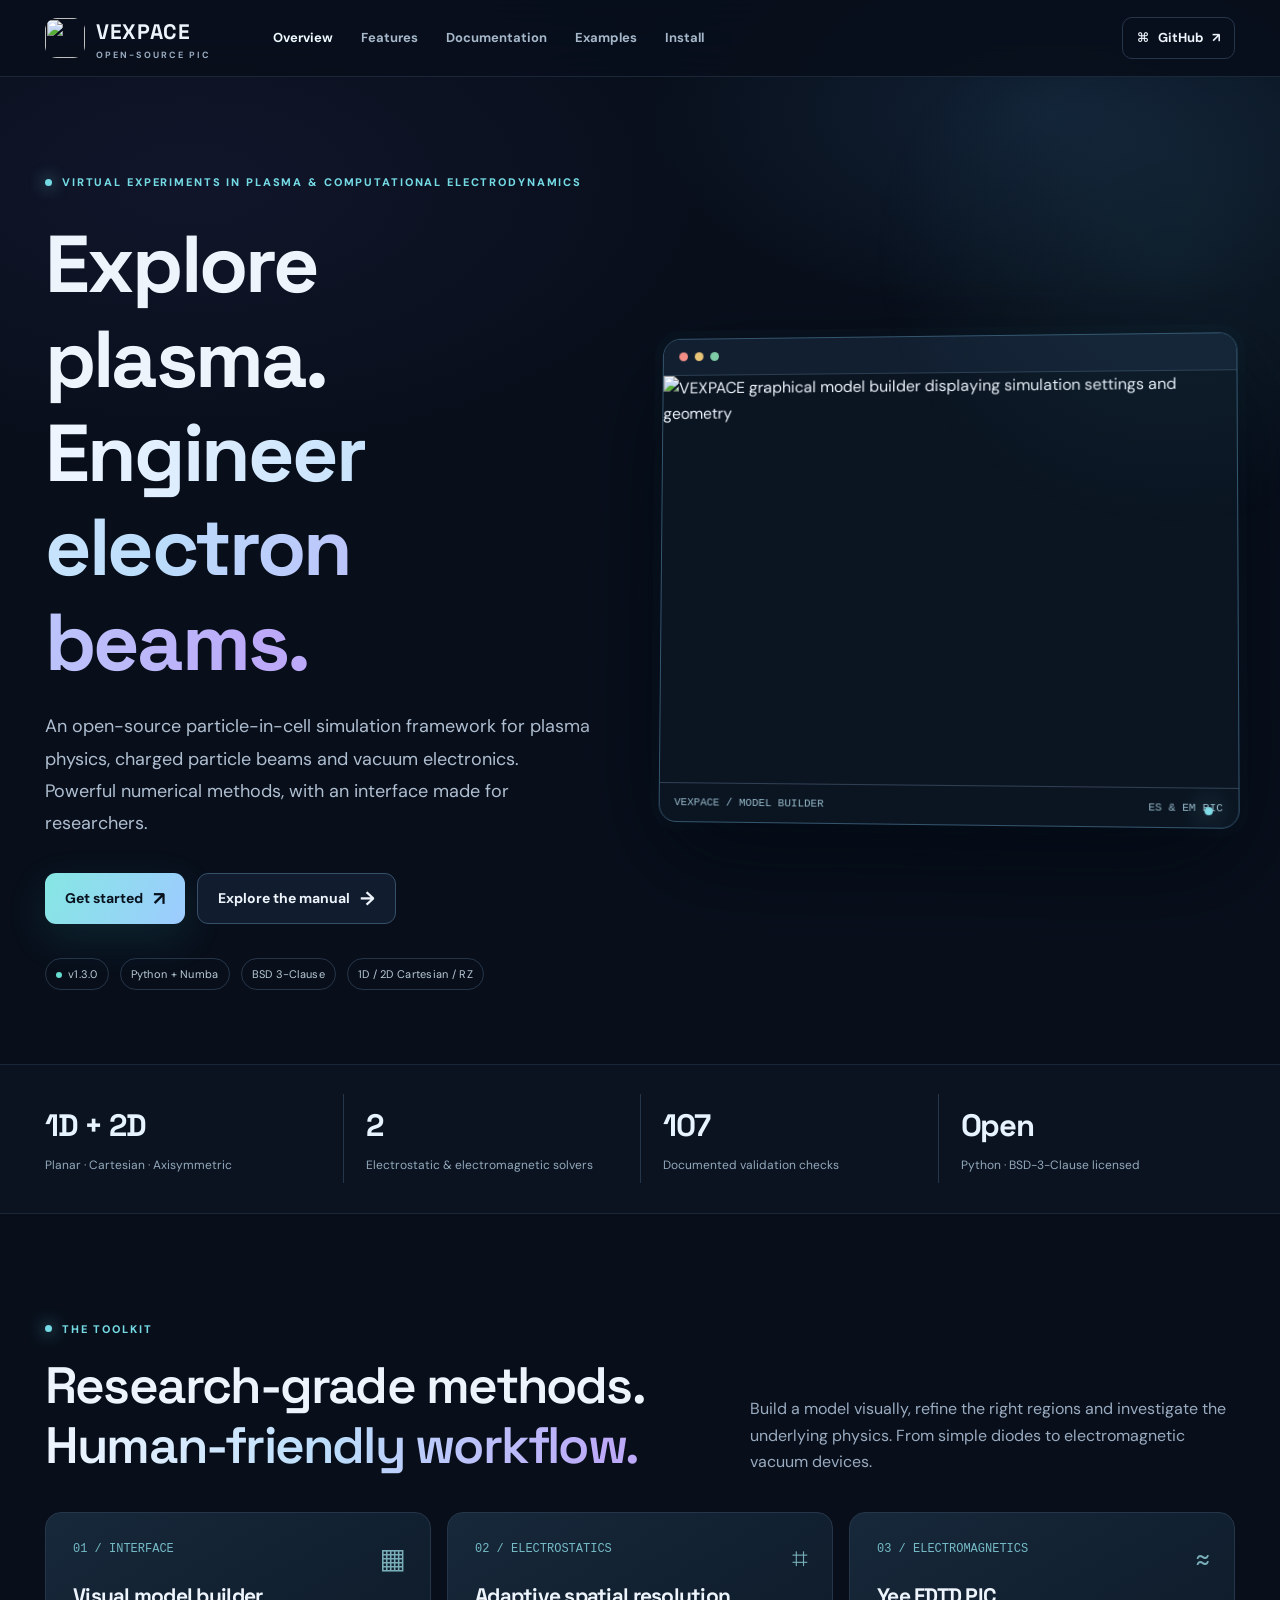
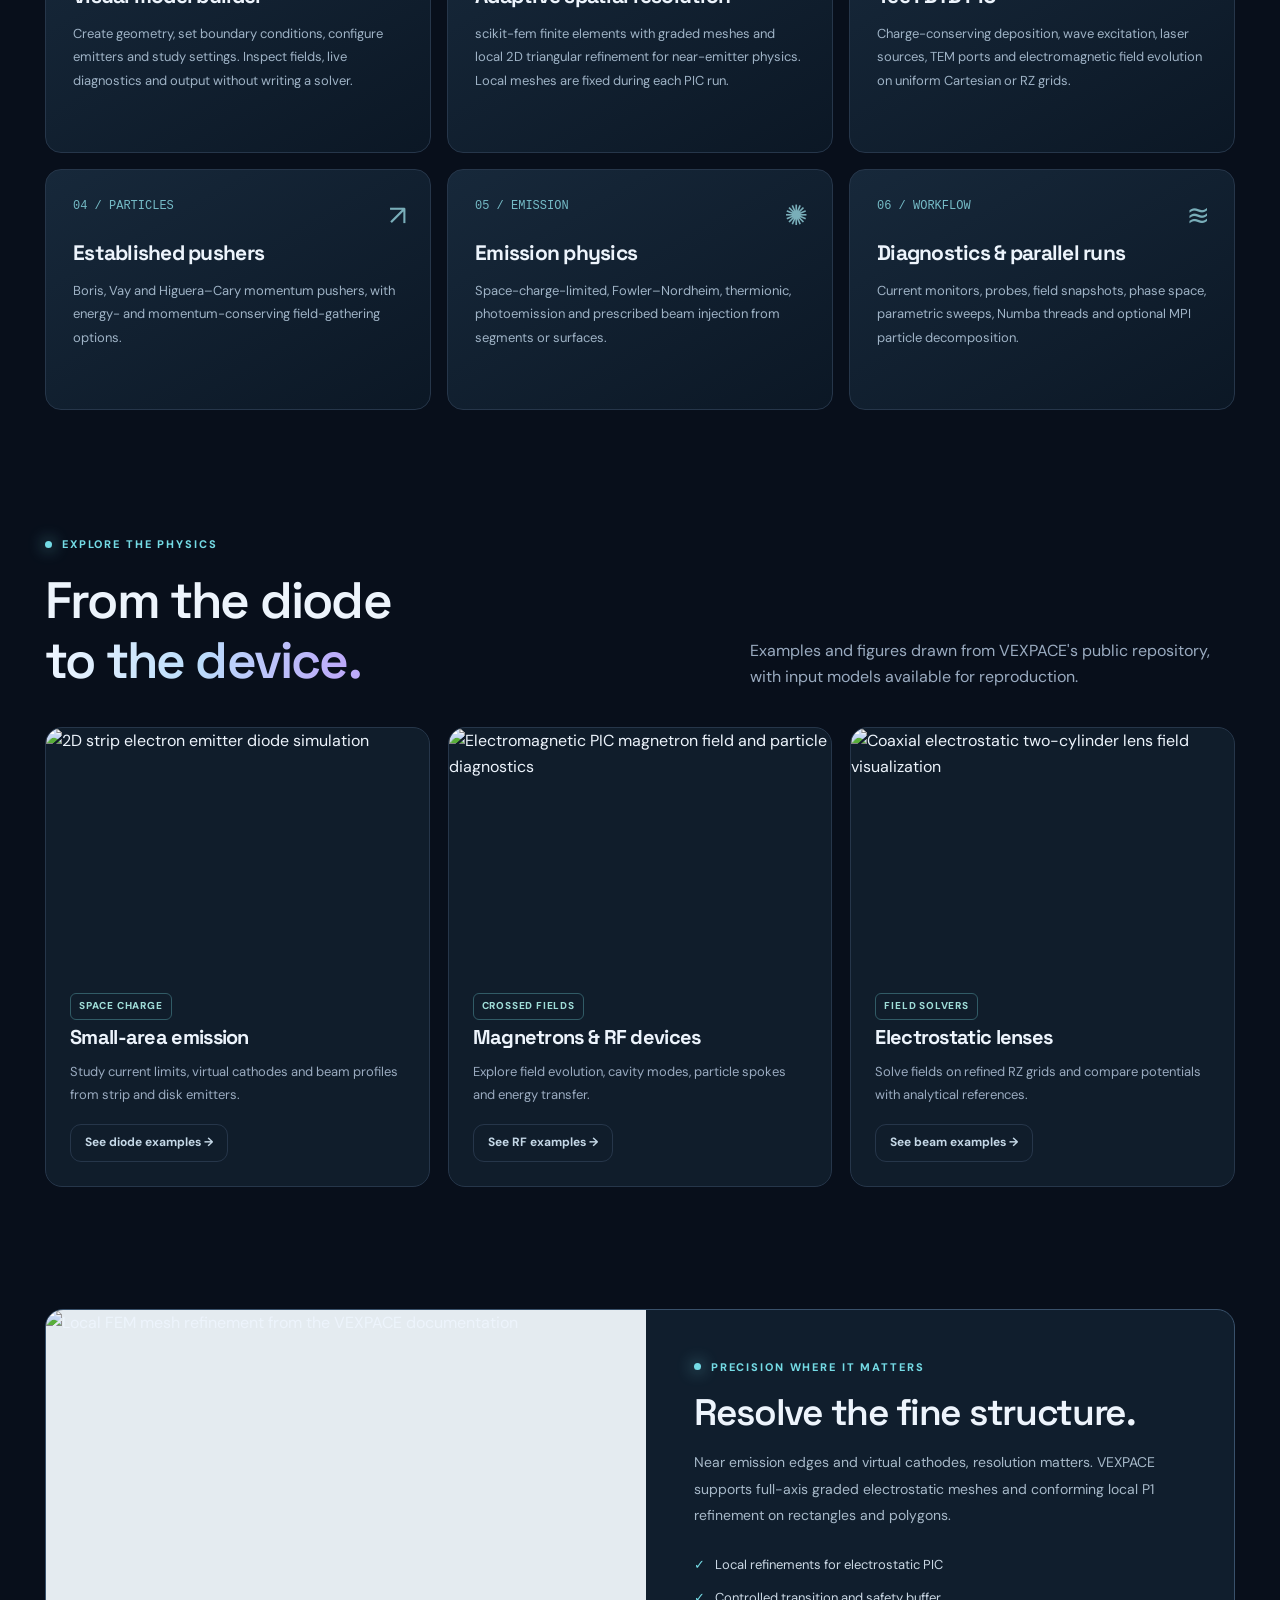
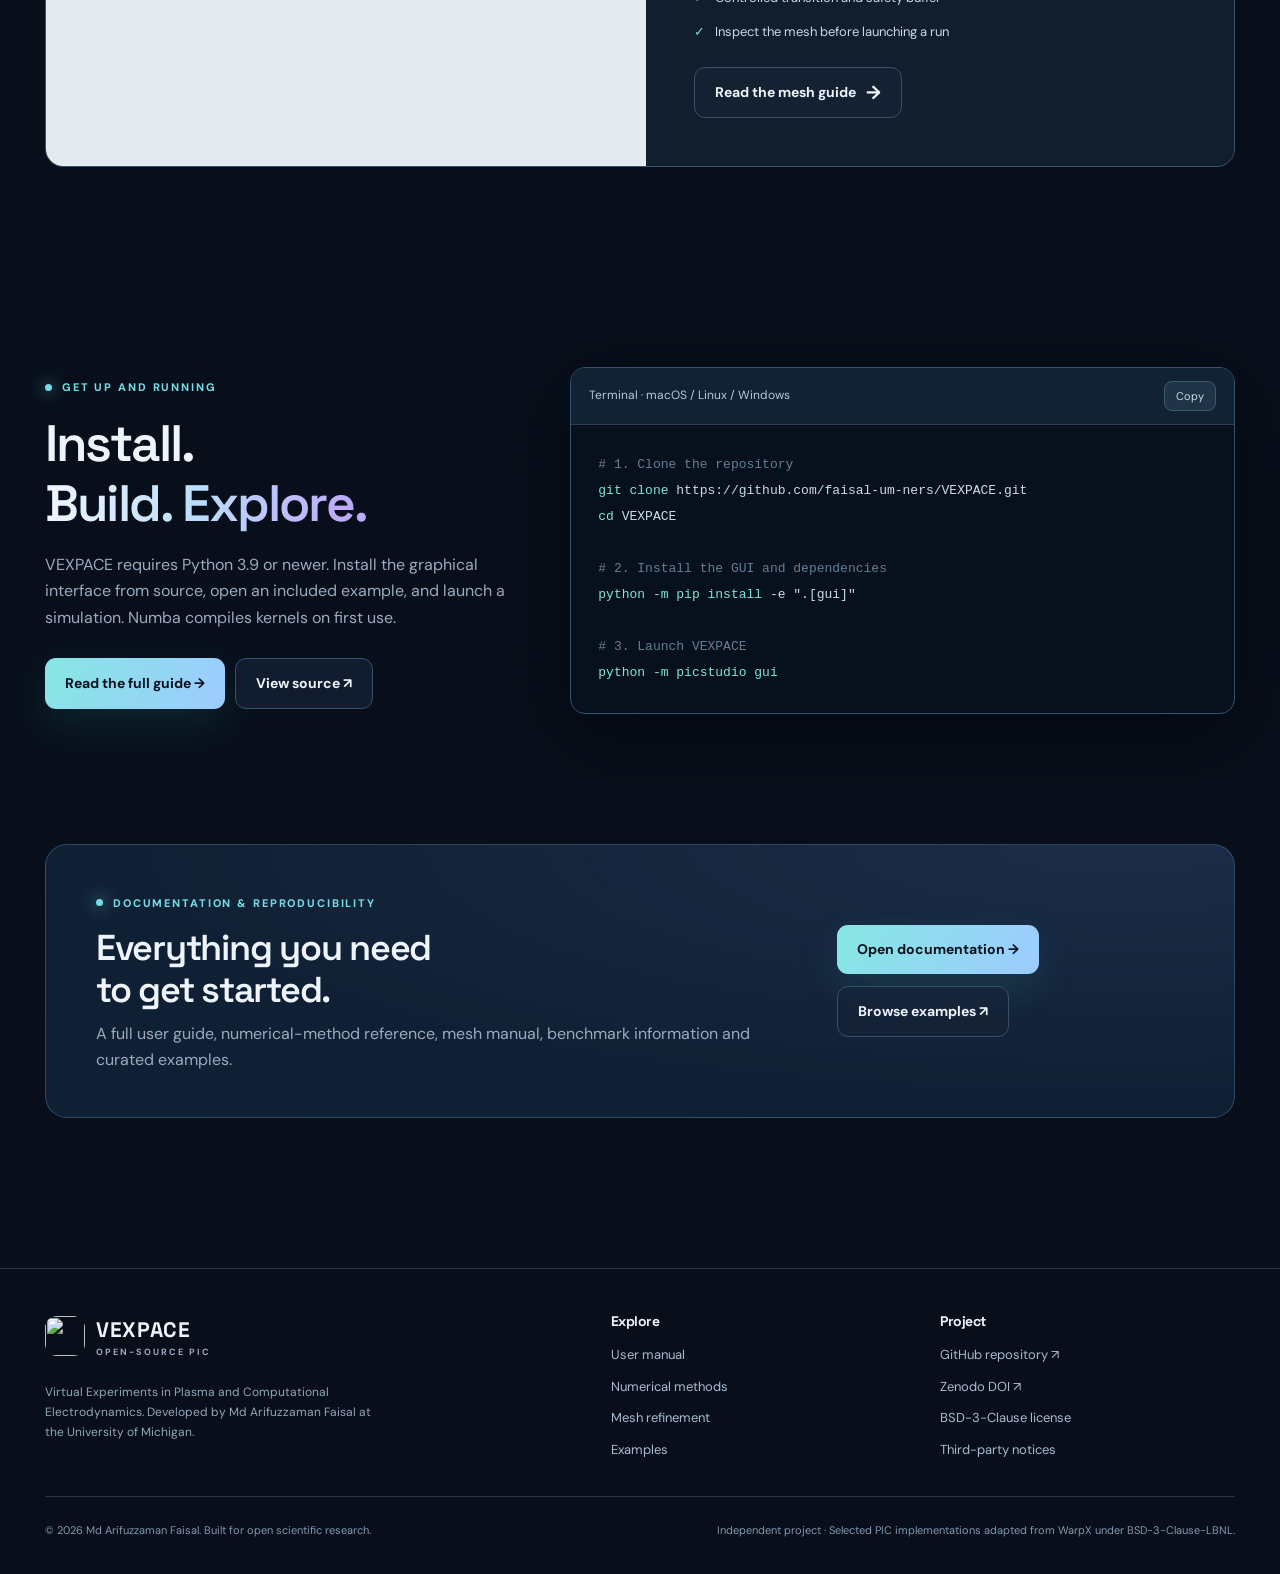
==== docs/index.html @ 69dd7a2b "docs(site): plasma-focused headline and linked pulse/velocity guide" ====
<!doctype html>
<html lang="en"><head>
<meta charset="utf-8"><meta name="viewport" content="width=device-width,initial-scale=1">
<meta name="theme-color" content="#080f1b"><meta name="description" content="VEXPACE is an open-source 1D/2D particle-in-cell simulation framework for plasma physics and vacuum electronics, with a GUI, scikit-fem electrostatics and Yee electromagnetic PIC.">
<meta property="og:title" content="VEXPACE — Particle-in-Cell Simulation, Reimagined"><meta property="og:description" content="Open-source GUI-based particle-in-cell simulation for plasma and vacuum electronics. Explore examples, documentation, and installation."><meta property="og:type" content="website"><meta property="og:image" content="https://faisal-um-ners.github.io/VEXPACE/images/gui_model_builder.png">
<title>VEXPACE — Open-Source Particle-in-Cell Simulation</title>
<link rel="icon" href="images/vexpace_icon.png"><link rel="stylesheet" href="site/site.css">
</head><body>
<header class="navbar"><div class="container nav-inner">
<a class="brand" href="./" aria-label="VEXPACE Home"><img class="brand-mark" src="images/vexpace_icon.png" alt=""><span><span class="brand-word">VEXPACE</span><span class="brand-sub">OPEN-SOURCE PIC</span></span></a>
<nav class="nav-links" id="main-nav" aria-label="Main navigation"><a href="./" aria-current="page">Overview</a><a href="#features">Features</a><a href="manual.html">Documentation</a><a href="examples.html">Examples</a><a href="#install">Install</a></nav>
<div class="nav-actions"><a class="nav-github" href="https://github.com/faisal-um-ners/VEXPACE" target="_blank" rel="noopener">⌘ &nbsp; GitHub <span aria-hidden="true">↗</span></a><button class="mobile-toggle" aria-label="Toggle navigation" aria-expanded="false" aria-controls="main-nav">☰</button></div>
</div></header>
<main>
<section class="hero"><div class="container hero-grid">
<div class="hero-copy"><span class="eyebrow">Virtual Experiments in Plasma &amp; Computational Electrodynamics</span>
<h1>Explore plasma.<br><span class="gradient-text">Engineer electron beams.</span></h1>
<p class="hero-lede">An open-source particle-in-cell simulation framework for plasma physics, charged particle beams and vacuum electronics. Powerful numerical methods, with an interface made for researchers.</p>
<div class="hero-cta"><a class="button primary" href="#install">Get started <span class="arrow">↗</span></a><a class="button secondary" href="manual.html">Explore the manual <span class="arrow">→</span></a></div>
<div class="hero-meta"><span class="micro-pill"><i></i>v1.3.0</span><span class="micro-pill">Python + Numba</span><span class="micro-pill">BSD 3-Clause</span><span class="micro-pill">1D / 2D Cartesian / RZ</span></div>
</div>
<div class="hero-visual"><div class="app-frame"><div class="window-controls" aria-hidden="true"><b></b><b></b><b></b></div><img src="images/gui_model_builder.png" alt="VEXPACE graphical model builder displaying simulation settings and geometry"><div class="app-caption"><span>VEXPACE / MODEL BUILDER</span><span>ES &amp; EM PIC</span></div><div class="orbit-dot"></div></div></div>
</div></section>
<div class="stats-strip"><div class="container stats-grid"><div class="stat"><strong>1D + 2D</strong><span>Planar · Cartesian · Axisymmetric</span></div><div class="stat"><strong>2</strong><span>Electrostatic &amp; electromagnetic solvers</span></div><div class="stat"><strong>107</strong><span>Documented validation checks</span></div><div class="stat"><strong>Open</strong><span>Python · BSD-3-Clause licensed</span></div></div></div>
<section class="section" id="features"><div class="container"><div class="section-header"><div><span class="eyebrow">The toolkit</span><h2 style="margin-top:15px">Research-grade methods.<br><span class="gradient-text">Human-friendly workflow.</span></h2></div><p>Build a model visually, refine the right regions and investigate the underlying physics. From simple diodes to electromagnetic vacuum devices.</p></div>
<div class="feature-grid">
<article class="feature-card"><span class="card-symbol">▦</span><div class="card-index">01 / INTERFACE</div><h3>Visual model builder</h3><p>Create geometry, set boundary conditions, configure emitters and study settings. Inspect fields, live diagnostics and output without writing a solver.</p></article>
<article class="feature-card"><span class="card-symbol">⌗</span><div class="card-index">02 / ELECTROSTATICS</div><h3>Adaptive spatial resolution</h3><p>scikit-fem finite elements with graded meshes and local 2D triangular refinement for near-emitter physics. Local meshes are fixed during each PIC run.</p></article>
<article class="feature-card"><span class="card-symbol">≈</span><div class="card-index">03 / ELECTROMAGNETICS</div><h3>Yee FDTD PIC</h3><p>Charge-conserving deposition, wave excitation, laser sources, TEM ports and electromagnetic field evolution on uniform Cartesian or RZ grids.</p></article>
<article class="feature-card"><span class="card-symbol">↗</span><div class="card-index">04 / PARTICLES</div><h3>Established pushers</h3><p>Boris, Vay and Higuera–Cary momentum pushers, with energy- and momentum-conserving field-gathering options.</p></article>
<article class="feature-card"><span class="card-symbol">✺</span><div class="card-index">05 / EMISSION</div><h3>Emission physics</h3><p>Space-charge-limited, Fowler–Nordheim, thermionic, photoemission and prescribed beam injection from segments or surfaces.</p></article>
<article class="feature-card"><span class="card-symbol">≋</span><div class="card-index">06 / WORKFLOW</div><h3>Diagnostics &amp; parallel runs</h3><p>Current monitors, probes, field snapshots, phase space, parametric sweeps, Numba threads and optional MPI particle decomposition.</p></article>
</div></div></section>
<section class="section" id="applications" style="padding-top:20px"><div class="container"><div class="section-header"><div><span class="eyebrow">Explore the physics</span><h2 style="margin-top:15px">From the diode<br><span class="gradient-text">to the device.</span></h2></div><p>Examples and figures drawn from VEXPACE's public repository, with input models available for reproduction.</p></div>
<div class="use-case-grid">
<article class="use-card"><img loading="lazy" src="images/gui_diode_strip_zy.png" alt="2D strip electron emitter diode simulation"><div class="use-card-body"><span class="tag">SPACE CHARGE</span><h3>Small-area emission</h3><p>Study current limits, virtual cathodes and beam profiles from strip and disk emitters.</p><a class="button ghost small" style="margin-top:17px" href="examples.html#diodes">See diode examples →</a></div></article>
<article class="use-card"><img loading="lazy" src="images/gui_live_monitor.png" alt="Electromagnetic PIC magnetron field and particle diagnostics"><div class="use-card-body"><span class="tag">CROSSED FIELDS</span><h3>Magnetrons &amp; RF devices</h3><p>Explore field evolution, cavity modes, particle spokes and energy transfer.</p><a class="button ghost small" style="margin-top:17px" href="examples.html#rf">See RF examples →</a></div></article>
<article class="use-card"><img loading="lazy" src="images/gui_lens_live.png" alt="Coaxial electrostatic two-cylinder lens field visualization"><div class="use-card-body"><span class="tag">FIELD SOLVERS</span><h3>Electrostatic lenses</h3><p>Solve fields on refined RZ grids and compare potentials with analytical references.</p><a class="button ghost small" style="margin-top:17px" href="examples.html#beams">See beam examples →</a></div></article>
</div></div></section>
<section class="section" style="padding-top:22px"><div class="container"><div class="mesh-panel"><img loading="lazy" class="mesh-image" src="images/mesh_refinement.png" alt="Local FEM mesh refinement from the VEXPACE documentation"><div class="mesh-copy"><span class="eyebrow">Precision where it matters</span><h2>Resolve the fine structure.</h2><p>Near emission edges and virtual cathodes, resolution matters. VEXPACE supports full-axis graded electrostatic meshes and conforming local P1 refinement on rectangles and polygons.</p><ul class="key-points"><li>Local refinements for electrostatic PIC</li><li>Controlled transition and safety buffer</li><li>Inspect the mesh before launching a run</li></ul><div style="margin-top:25px"><a class="button secondary" href="manual.html?doc=mesh">Read the mesh guide <span class="arrow">→</span></a></div></div></div></div></section>
<section class="section" id="install"><div class="container code-area"><div class="install-copy"><span class="eyebrow">Get up and running</span><h2 style="margin-top:15px">Install.<br><span class="gradient-text">Build. Explore.</span></h2><p>VEXPACE requires Python 3.9 or newer. Install the graphical interface from source, open an included example, and launch a simulation. Numba compiles kernels on first use.</p><div class="two-buttons"><a class="button primary" href="manual.html?doc=guide">Read the full guide →</a><a class="button secondary" href="https://github.com/faisal-um-ners/VEXPACE">View source ↗</a></div></div>
<div class="terminal"><div class="terminal-bar"><span>Terminal · macOS / Linux / Windows</span><button class="copy-btn" data-copy-target="install-code" aria-label="Copy installation commands">Copy</button></div>
<pre id="install-code"><code><span class="comment"># 1. Clone the repository</span>
<span class="cmd">git clone</span> https://github.com/faisal-um-ners/VEXPACE.git
<span class="cmd">cd</span> VEXPACE

<span class="comment"># 2. Install the GUI and dependencies</span>
<span class="cmd">python -m pip install</span> -e ".[gui]"

<span class="comment"># 3. Launch VEXPACE</span>
<span class="cmd">python -m picstudio gui</span></code></pre></div></div></section>
<section class="section" style="padding-top:30px"><div class="container"><div class="cta-band"><div><span class="eyebrow">Documentation &amp; reproducibility</span><h2 style="margin-top:12px">Everything you need<br>to get started.</h2><p>A full user guide, numerical-method reference, mesh manual, benchmark information and curated examples.</p></div><div class="hero-cta"><a class="button primary" href="manual.html">Open documentation →</a><a class="button secondary" href="examples.html">Browse examples ↗</a></div></div></div></section>
</main>
<footer class="footer"><div class="container"><div class="footer-grid"><div><a class="brand" href="./"><img class="brand-mark" src="images/vexpace_icon.png" alt=""><span><span class="brand-word">VEXPACE</span><span class="brand-sub">OPEN-SOURCE PIC</span></span></a><p style="margin-top:19px;max-width:335px">Virtual Experiments in Plasma and Computational Electrodynamics. Developed by Md Arifuzzaman Faisal at the University of Michigan.</p></div><div><h4>Explore</h4><div class="footer-links"><a href="manual.html">User manual</a><a href="manual.html?doc=theory">Numerical methods</a><a href="manual.html?doc=mesh">Mesh refinement</a><a href="examples.html">Examples</a></div></div><div><h4>Project</h4><div class="footer-links"><a href="https://github.com/faisal-um-ners/VEXPACE">GitHub repository ↗</a><a href="https://doi.org/10.5281/zenodo.23512471">Zenodo DOI ↗</a><a href="https://github.com/faisal-um-ners/VEXPACE/blob/main/LICENSE">BSD-3-Clause license</a><a href="https://github.com/faisal-um-ners/VEXPACE/blob/main/THIRD_PARTY_NOTICES.md">Third-party notices</a></div></div></div><div class="footer-bottom"><span>© 2026 Md Arifuzzaman Faisal. Built for open scientific research.</span><span>Independent project · Selected PIC implementations adapted from WarpX under BSD-3-Clause-LBNL.</span></div></div></footer>
<script src="site/main.js" defer></script>
</body></html>
---- docs/site/site.css ----
@import url('https://fonts.googleapis.com/css2?family=DM+Sans:wght@400;500;600;700&family=Space+Grotesk:wght@400;500;600;700&display=swap');
:root{--bg:#080f1b;--bg2:#0c1624;--panel:#101d2c;--panel2:#132436;--stroke:#26364a;--text:#edf4fc;--muted:#9aabc0;--cyan:#74dbe5;--blue:#7cb7ff;--violet:#b8a4f9;--gold:#e4b880;--max:1190px;--mono:ui-monospace,SFMono-Regular,Consolas,monospace}
*{box-sizing:border-box}html{scroll-behavior:smooth;scroll-padding-top:100px}body{margin:0;background:var(--bg);color:var(--text);font-family:'DM Sans',system-ui,-apple-system,sans-serif;font-size:16px;line-height:1.65;-webkit-font-smoothing:antialiased}body:before{content:'';position:absolute;pointer-events:none;top:0;left:0;right:0;height:800px;z-index:-1;background:radial-gradient(ellipse 40% 32% at 82% 14%,rgba(65,129,188,.16),transparent 80%),radial-gradient(ellipse 50% 42% at 15% 23%,rgba(81,63,147,.13),transparent 80%)}a{color:inherit;text-decoration:none}button,input{font:inherit}button{cursor:pointer}::selection{background:#518aaf;color:white}.container{width:min(var(--max),calc(100% - 48px));margin:auto}.sr-only{position:absolute;width:1px;height:1px;overflow:hidden;clip:rect(0,0,0,0)}
.navbar{position:sticky;top:0;z-index:50;background:rgba(8,15,27,.89);backdrop-filter:blur(24px);border-bottom:1px solid rgba(112,152,184,.18)}.nav-inner{height:76px;display:flex;align-items:center;gap:32px}.brand{display:inline-flex;align-items:center;gap:11px;min-width:196px}.brand-mark{width:40px;height:40px;object-fit:contain;border-radius:12px}.brand-word{font-family:'Space Grotesk',sans-serif;font-size:21px;font-weight:700;letter-spacing:.03em}.brand-sub{display:block;font-size:9px;color:var(--muted);letter-spacing:.22em;font-weight:700;line-height:1.25}.nav-links{display:flex;gap:28px;align-items:center;flex:1}.nav-links a{font-size:13px;font-weight:700;color:#a5b7c9;transition:color .2s}.nav-links a:hover,.nav-links a[aria-current=page]{color:#edfaff}.nav-actions{display:flex;align-items:center;gap:12px}.nav-github{border:1px solid var(--stroke);border-radius:10px;padding:9px 14px;display:inline-flex;gap:8px;align-items:center;font-size:13px;font-weight:700;transition:background .2s}.nav-github:hover{background:#1b2a3c}.mobile-toggle{display:none;background:transparent;border:0;color:var(--text);font-size:24px;padding:7px}
.eyebrow{display:inline-flex;align-items:center;gap:10px;font-size:11px;letter-spacing:.17em;text-transform:uppercase;font-weight:800;color:var(--cyan)}.eyebrow:before{content:'';width:7px;height:7px;background:var(--cyan);border-radius:50%;box-shadow:0 0 16px var(--cyan)}h1,h2,h3,h4{font-family:'Space Grotesk',sans-serif;line-height:1.17;letter-spacing:-.035em;margin:0}h1{font-size:clamp(50px,6.3vw,89px);font-weight:700}h2{font-size:clamp(32px,4vw,52px);font-weight:600}h3{font-size:23px}p{margin:0}p+p{margin-top:14px}.gradient-text{background:linear-gradient(100deg,#f0f6ff 0%,#bbddfb 48%,#bcaaf9 93%);background-clip:text;color:transparent}.accent-text{color:var(--cyan)}.muted{color:var(--muted)}.overline{color:var(--muted);font-size:12px;letter-spacing:.12em;text-transform:uppercase;font-weight:700}.button{border-radius:11px;display:inline-flex;align-items:center;justify-content:center;gap:10px;padding:13px 20px;min-height:49px;font-weight:700;font-size:14px;transition:transform .18s,background .2s,border-color .2s}.button:hover{transform:translateY(-2px)}.button.primary{color:#08121e;background:linear-gradient(115deg,#86e7e3,#9dcbff);box-shadow:0 14px 40px rgba(55,191,193,.13)}.button.secondary{border:1px solid #36506a;background:rgba(22,35,55,.7)}.button.secondary:hover{border-color:var(--cyan)}.button.ghost{border:1px solid var(--stroke);color:#c5d8e7}.button.small{min-height:38px;padding:8px 14px;font-size:12px}.arrow{font-size:19px;line-height:1}
.hero{padding:91px 0 74px;position:relative;overflow:hidden}.hero:after{content:'';position:absolute;right:-15%;top:-100px;width:600px;height:550px;background:radial-gradient(closest-side,rgba(62,147,163,.1),transparent);pointer-events:none}.hero-grid{display:grid;grid-template-columns:1fr 1.06fr;gap:65px;align-items:center}.hero h1{margin:24px 0 20px}.hero-lede{font-size:18px;max-width:555px;color:#afbed0;line-height:1.8}.hero-cta{display:flex;flex-wrap:wrap;gap:12px;margin-top:33px}.hero-meta{display:flex;flex-wrap:wrap;align-items:center;gap:11px;margin-top:34px}.micro-pill{font-size:11px;letter-spacing:.025em;border:1px solid rgba(107,141,174,.3);padding:6px 10px;border-radius:100px;color:#b9cad7}.micro-pill i{display:inline-block;width:6px;height:6px;background:#67dbcf;margin-right:6px;border-radius:50%}
.app-frame{border:1px solid #34556e;border-radius:18px;overflow:hidden;box-shadow:0 36px 100px #020913,0 0 0 8px rgba(71,130,170,.035);position:relative;background:#0b1522;transform:perspective(1400px) rotateY(-4deg) rotateX(2deg)}.app-frame:before{content:'';height:36px;border-bottom:1px solid #2c3e52;display:block;background:#121f31}.window-controls{position:absolute;top:13px;left:16px;display:flex;gap:7px}.window-controls b{width:9px;height:9px;border-radius:50%;background:#66798b}.window-controls b:first-child{background:#f38e87}.window-controls b:nth-child(2){background:#e8c477}.window-controls b:nth-child(3){background:#7fcda7}.app-frame img{width:100%;display:block;aspect-ratio:1.4/1;object-fit:cover;object-position:center top}.app-caption{padding:10px 15px;font-family:var(--mono);font-size:11px;color:#97b9c8;border-top:1px solid #314054;display:flex;justify-content:space-between}.orbit-dot{position:absolute;border-radius:50%;background:#80dce6;box-shadow:0 0 24px #80dce6;width:8px;height:8px;right:25px;bottom:12px}
.stats-strip{padding:29px 0 30px;border-top:1px solid rgba(120,164,203,.13);border-bottom:1px solid rgba(120,164,203,.13);background:rgba(16,28,43,.38)}.stats-grid{display:grid;grid-template-columns:repeat(4,1fr)}.stat{padding:6px 22px;border-left:1px solid var(--stroke)}.stat:first-child{border:0;padding-left:0}.stat strong{font-family:'Space Grotesk',sans-serif;font-size:31px;letter-spacing:-.04em;font-weight:700;display:block;color:#e7f4ff}.stat span{color:#93a9ba;font-size:12px}
.section{padding:100px 0}.section-header{display:flex;justify-content:space-between;align-items:end;gap:25px;margin-bottom:36px}.section-header p{max-width:485px;color:var(--muted)}.section-intro{max-width:640px;margin-top:16px;color:var(--muted);font-size:16px}.feature-grid{display:grid;grid-template-columns:repeat(3,1fr);gap:16px}.feature-card{border:1px solid var(--stroke);border-radius:16px;background:linear-gradient(150deg,rgba(25,44,63,.87),rgba(12,25,39,.84));padding:27px;min-height:241px;position:relative;overflow:hidden;transition:border-color .2s,transform .2s}.feature-card:hover{border-color:#528090;transform:translateY(-4px)}.card-index{font-family:var(--mono);font-size:12px;color:#75bbc6;margin-bottom:25px}.feature-card h3{font-size:21px;margin-bottom:13px}.feature-card p{font-size:13px;color:#9fb3c6;line-height:1.8}.card-symbol{position:absolute;top:23px;right:24px;color:#85bec9;font-size:28px;opacity:.9}.feature-card.wide{grid-column:span 2;display:flex;align-items:center;min-height:240px;justify-content:space-between;gap:16px}.feature-card.wide .card-inner{max-width:375px}.feature-card.wide .card-index{margin-bottom:12px}.feature-card.wide img{width:45%;height:180px;object-fit:cover;border-radius:10px;border:1px solid #375368}
.use-case-grid{display:grid;grid-template-columns:repeat(3,1fr);gap:18px}.use-card{background:#101d2b;border:1px solid var(--stroke);border-radius:17px;overflow:hidden;transition:transform .2s,border-color .2s}.use-card:hover{transform:translateY(-3px);border-color:#50758c}.use-card img{display:block;object-fit:cover;width:100%;aspect-ratio:1.6/1;object-position:center}.use-card-body{padding:24px}.use-card h3{font-size:20px;margin:6px 0 11px}.use-card p{font-size:13px;color:var(--muted);line-height:1.8}.tag{display:inline-block;font-size:10px;letter-spacing:.08em;color:#9fddd8;border:1px solid #315b66;border-radius:6px;padding:4px 8px;font-weight:800}
.mesh-panel{border:1px solid #39516b;border-radius:18px;overflow:hidden;display:grid;grid-template-columns:1.02fr 1fr;background:#101e2d}.mesh-image{width:100%;height:100%;object-fit:cover;background:#e4ebf0;min-height:340px}.mesh-copy{padding:48px;display:flex;flex-direction:column;justify-content:center}.mesh-copy h2{font-size:37px;margin:15px 0}.mesh-copy p{color:#a7b9c9;font-size:14px;line-height:1.9;margin-bottom:25px}.key-points{display:grid;gap:12px;margin:0;padding:0;list-style:none}.key-points li{font-size:13px;color:#cbd8e4}.key-points li:before{content:'✓';color:var(--cyan);font-weight:900;margin-right:10px}
.code-area{display:grid;grid-template-columns:.7fr 1fr;gap:60px;align-items:center}.terminal{border:1px solid #36516a;border-radius:15px;overflow:hidden;background:#07111e;box-shadow:0 20px 80px #040911}.terminal-bar{padding:13px 18px;background:#122235;border-bottom:1px solid #2a3f55;display:flex;justify-content:space-between;align-items:center;font-size:12px;color:#b7c9d6}.terminal pre{margin:0;padding:27px;font-size:13px;color:#cbdbe9;font-family:var(--mono);line-height:2;overflow-x:auto}.terminal .cmd{color:#81e3d9}.terminal .comment{color:#647d92}.copy-btn{border:1px solid #3e5870;border-radius:8px;background:#203448;color:#c4ddeb;font-size:11px;padding:5px 11px}.copy-btn:hover{border-color:var(--cyan)}.install-copy p{color:var(--muted);margin:18px 0 27px}.two-buttons{display:flex;flex-wrap:wrap;gap:10px}
.cta-band{border:1px solid rgba(121,160,199,.3);border-radius:22px;padding:43px 50px;display:flex;align-items:center;justify-content:space-between;gap:28px;background:radial-gradient(ellipse at 90% 0%,rgba(87,105,168,.17),transparent 65%),#102034}.cta-band h2{font-size:36px}.cta-band p{color:var(--muted);margin-top:10px}.cta-band .hero-cta{margin:0}
.footer{border-top:1px solid var(--stroke);padding:44px 0 35px;margin-top:50px}.footer-grid{display:grid;grid-template-columns:1.8fr 1fr 1fr;gap:35px}.footer small,.footer p{color:#91a7b9;font-size:12px}.footer-links{display:flex;flex-direction:column;gap:10px;font-size:13px}.footer-links a{color:#a8bcd1}.footer-links a:hover{color:var(--cyan)}.footer h4{margin-bottom:15px;font-size:14px}.footer-bottom{border-top:1px solid var(--stroke);display:flex;justify-content:space-between;gap:10px;padding-top:24px;margin-top:36px;font-size:11px;color:#8299b0}
.page-hero{padding:76px 0 55px;position:relative;border-bottom:1px solid var(--stroke)}.page-hero h1{font-size:clamp(43px,5.1vw,68px);margin:15px 0}.page-hero p{color:var(--muted);max-width:680px}.page-kicker{font-size:12px;color:var(--cyan);font-weight:800;letter-spacing:.1em}.content-shell{display:grid;grid-template-columns:264px minmax(0,1fr);gap:42px;padding-top:44px;padding-bottom:70px}.docs-sidebar{position:sticky;top:104px;align-self:start;max-height:calc(100vh - 125px);overflow-y:auto;border:1px solid var(--stroke);background:#0d1a28;border-radius:14px;padding:21px}.docs-sidebar h4{font-size:12px;text-transform:uppercase;letter-spacing:.12em;color:#7895ac;margin:5px 10px 12px}.docs-sidebar a,.docs-sidebar button{display:block;text-align:left;width:100%;padding:10px;border:0;border-radius:8px;background:transparent;color:#a9bdcf;font-size:13px;font-weight:600;line-height:1.4}.docs-sidebar button:hover,.docs-sidebar a:hover,.docs-sidebar a.active,.docs-sidebar button.active{color:#e4f6fe;background:#1d3447}.docs-sidebar a.active{border-left:2px solid var(--cyan)}.sidebar-rule{height:1px;background:var(--stroke);margin:17px 0}.docs-search{width:100%;margin-bottom:20px;border-radius:9px;padding:10px 12px;border:1px solid #36506b;outline:none;color:#e3f2ff;background:#0a1420}.docs-search:focus{border-color:var(--cyan)}.doc-content{max-width:840px;min-width:0}.doc-bar{font-size:12px;color:#8ea8bf;display:flex;align-items:center;justify-content:space-between;padding-bottom:20px;border-bottom:1px solid var(--stroke);margin-bottom:32px;gap:14px}.doc-bar a{color:#9adadd}.markdown{color:#c0d1df;font-size:15px;line-height:1.9;overflow-wrap:anywhere}.markdown h1,.markdown h2,.markdown h3,.markdown h4{color:#ecf5ff;scroll-margin-top:104px}.markdown h1{font-size:37px;margin:0 0 24px}.markdown h2{font-size:29px;margin:44px 0 18px;border-top:1px solid #263a4c;padding-top:28px}.markdown h3{font-size:22px;margin:31px 0 14px}.markdown h4{font-size:18px;margin:22px 0 10px}.markdown p{margin:14px 0}.markdown ul,.markdown ol{padding-left:27px;margin:14px 0}.markdown li{margin:8px 0}.markdown li::marker{color:#6bbecb}.markdown a{color:#94e6e8;text-decoration:underline;text-decoration-color:#4a838d;text-underline-offset:3px}.markdown a:hover{color:white}.markdown img{max-width:100%;height:auto;border:1px solid #38526b;border-radius:12px;margin:17px 0}.markdown pre{background:#0a1625;border:1px solid #2c4761;border-radius:13px;padding:19px 22px;overflow:auto;font:13px/1.8 var(--mono);color:#d4e4f1}.markdown code{font-family:var(--mono);font-size:.87em;background:#213349;color:#a9e2e5;padding:2px 5px;border-radius:5px}.markdown pre code{padding:0;background:transparent;color:inherit}.markdown table{border-collapse:collapse;width:100%;display:block;overflow-x:auto;margin:23px 0;font-size:13px}.markdown th,.markdown td{border:1px solid #34495f;padding:11px 13px;text-align:left;min-width:110px}.markdown th{background:#1a2c42;color:#e7f5fe}.markdown blockquote{margin:25px 0;border-left:3px solid #69cbd0;padding:10px 21px;background:#102439;color:#d9e7f4}.markdown hr{border:0;border-top:1px solid var(--stroke);margin:30px 0}.markdown strong{color:#f0f7ff}.doc-loading{padding:70px 20px;text-align:center;color:var(--muted)}
.examples-toolbar{display:flex;gap:12px;align-items:center;justify-content:space-between;margin:28px 0 25px;flex-wrap:wrap}.filter-set{display:flex;flex-wrap:wrap;gap:8px}.filter{border-radius:100px;border:1px solid #38516a;padding:9px 16px;background:#101e2d;color:#b5cadb;font-size:12px;font-weight:700}.filter.active,.filter:hover{border-color:#86cdd4;color:#d8f9ff;background:#1b3c47}.search-input{border:1px solid #38516a;border-radius:10px;min-width:240px;background:#101c2b;color:#effaff;padding:10px 15px;outline:0}.search-input:focus{border-color:var(--cyan)}.example-grid{display:grid;grid-template-columns:repeat(3,1fr);gap:16px}.example{border:1px solid var(--stroke);background:#101d2d;border-radius:15px;padding:24px;min-height:205px;display:flex;flex-direction:column;gap:9px}.example h3{font-size:18px}.example p{color:#9fb3c5;font-size:12px;line-height:1.7;flex:1}.example a{color:#8edbdc;font-size:12px;font-weight:800}.example a:hover{text-decoration:underline}.example-meta{font-size:10px;text-transform:uppercase;font-weight:800;letter-spacing:.07em;color:#99b0c4}.no-results{padding:30px;color:#9baec0}
@media(max-width:1050px){.hero-grid{gap:25px}.nav-links{gap:16px}.brand{min-width:170px}.mesh-copy{padding:30px}.feature-grid,.use-case-grid,.example-grid{grid-template-columns:repeat(2,1fr)}}@media(max-width:760px){.container{width:min(var(--max),calc(100% - 32px))}.nav-inner{height:66px;gap:14px;justify-content:space-between}.brand{min-width:0}.brand-mark{width:36px;height:36px}.nav-links{position:absolute;display:none;top:66px;left:0;right:0;flex-direction:column;align-items:stretch;padding:18px 24px;background:#0c1725;border-bottom:1px solid #2b4053;gap:4px}.nav-links.open{display:flex}.nav-links a{padding:9px 12px}.nav-actions{margin-left:auto}.nav-github{display:none}.mobile-toggle{display:block}.hero{padding:60px 0 52px}.hero-grid{grid-template-columns:1fr;gap:39px}.hero h1{font-size:clamp(47px,11vw,68px)}.hero-lede{font-size:16px}.app-frame{transform:none}.stats-grid{grid-template-columns:repeat(2,1fr);gap:18px}.stat:nth-child(3){border:0;padding-left:0}.section{padding:70px 0}.section-header{display:block}.section-header p{margin-top:14px}.feature-grid,.use-case-grid,.example-grid{grid-template-columns:1fr}.feature-card.wide{grid-column:1;display:block}.feature-card.wide img{width:100%;margin-top:22px}.mesh-panel,.code-area{grid-template-columns:1fr}.mesh-image{min-height:220px}.mesh-copy{padding:31px}.code-area{gap:27px}.cta-band{display:block;padding:32px}.cta-band .hero-cta{margin-top:20px}.footer-grid{grid-template-columns:1fr 1fr}.footer-grid>:first-child{grid-column:span 2}.content-shell{grid-template-columns:1fr;gap:23px}.docs-sidebar{position:static;max-height:none}.docs-sidebar .sidebar-rule,.docs-sidebar .toc-links{display:none}.docs-sidebar{padding:15px}.docs-sidebar h4{margin-top:0}.page-hero{padding:56px 0 36px}.page-hero h1{font-size:43px}.markdown h1{font-size:31px}.markdown h2{font-size:26px}.footer-bottom{flex-direction:column}}@media(prefers-reduced-motion:reduce){html{scroll-behavior:auto}*,*:before,*:after{transition:none!important;animation:none!important}}
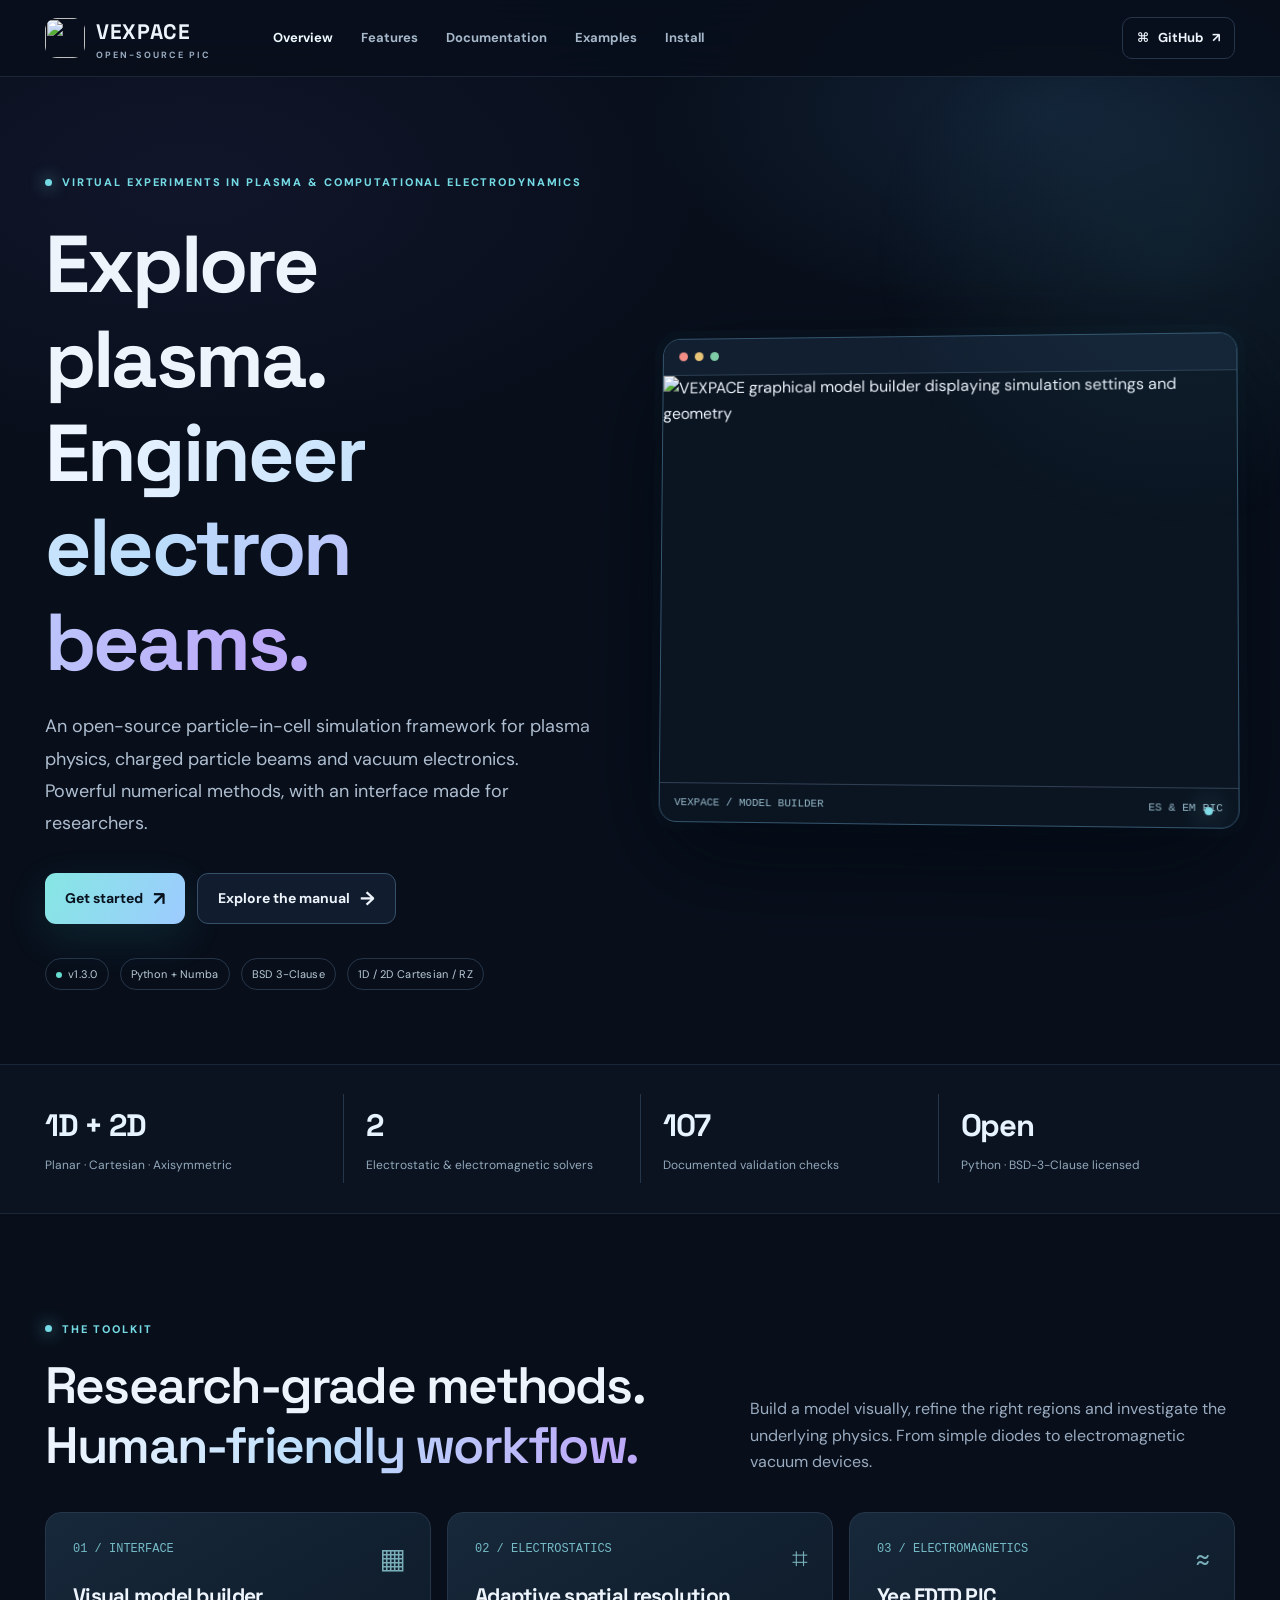
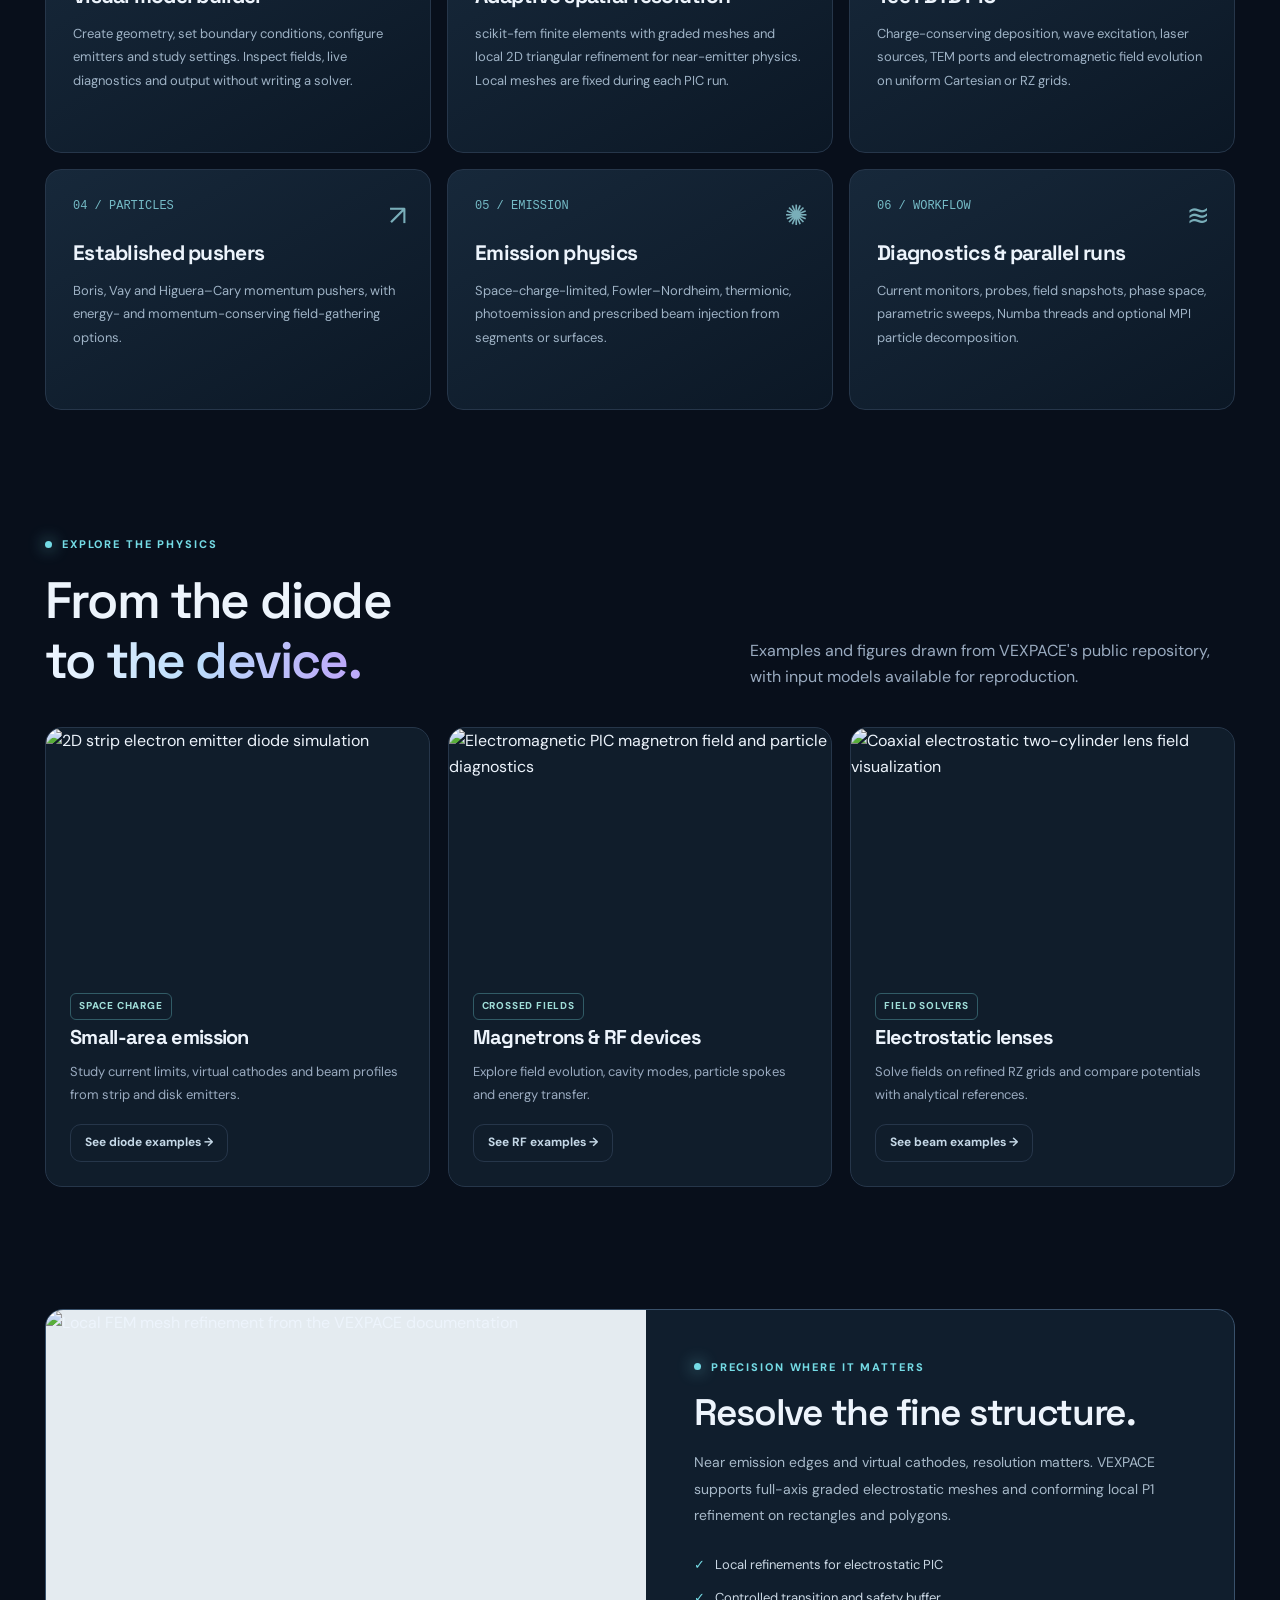
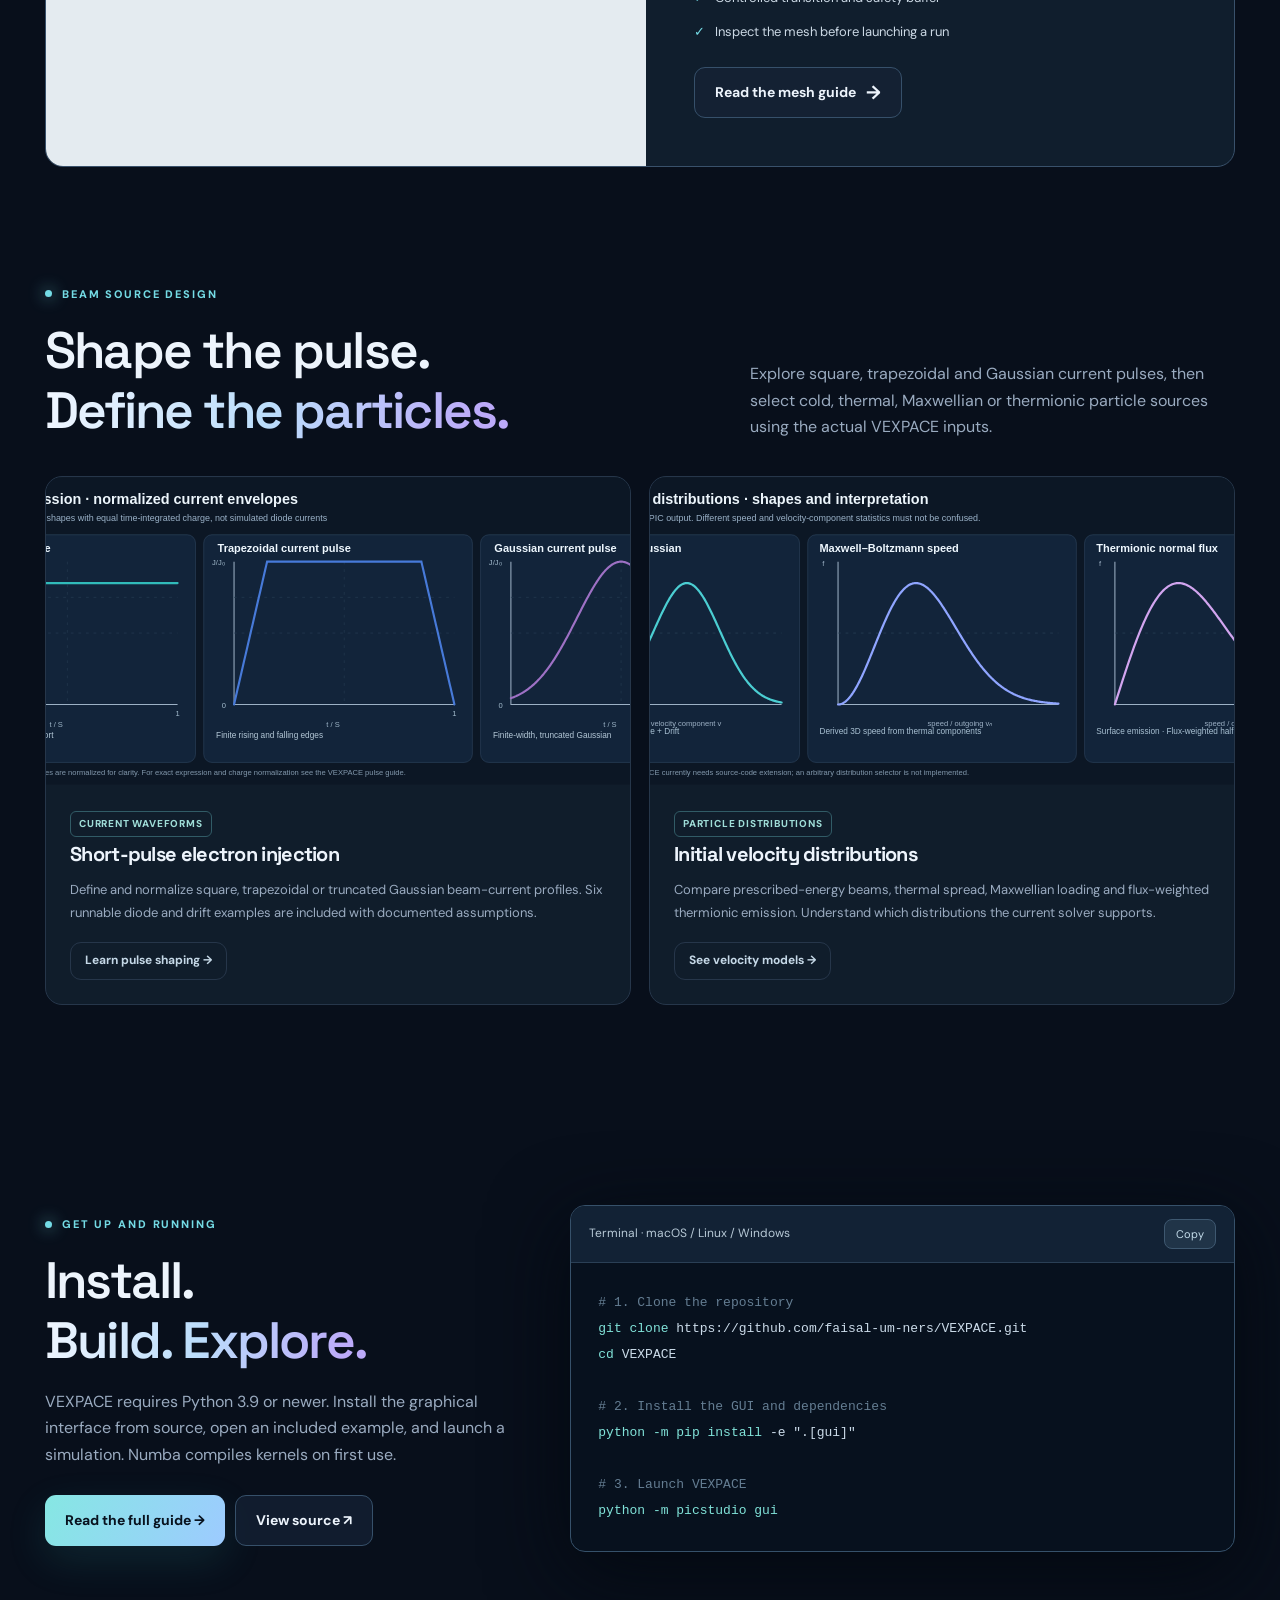
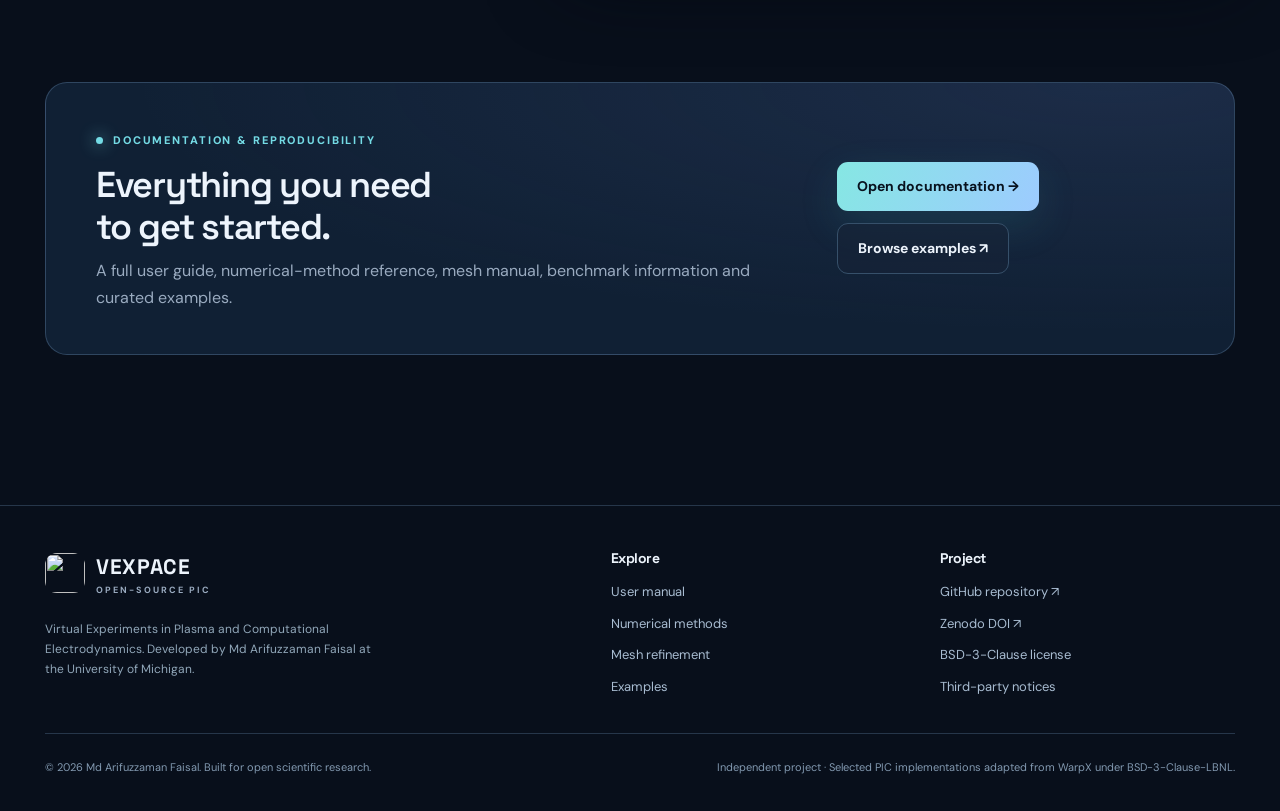
==== commit ee67a256: "docs(site): feature illustrated pulse and velocity documentation on homepage" ====
--- a/docs/index.html
+++ b/docs/index.html
@@ -38,6 +38,7 @@
 <article class="use-card"><img loading="lazy" src="images/gui_lens_live.png" alt="Coaxial electrostatic two-cylinder lens field visualization"><div class="use-card-body"><span class="tag">FIELD SOLVERS</span><h3>Electrostatic lenses</h3><p>Solve fields on refined RZ grids and compare potentials with analytical references.</p><a class="button ghost small" style="margin-top:17px" href="examples.html#beams">See beam examples →</a></div></article>
 </div></div></section>
 <section class="section" style="padding-top:22px"><div class="container"><div class="mesh-panel"><img loading="lazy" class="mesh-image" src="images/mesh_refinement.png" alt="Local FEM mesh refinement from the VEXPACE documentation"><div class="mesh-copy"><span class="eyebrow">Precision where it matters</span><h2>Resolve the fine structure.</h2><p>Near emission edges and virtual cathodes, resolution matters. VEXPACE supports full-axis graded electrostatic meshes and conforming local P1 refinement on rectangles and polygons.</p><ul class="key-points"><li>Local refinements for electrostatic PIC</li><li>Controlled transition and safety buffer</li><li>Inspect the mesh before launching a run</li></ul><div style="margin-top:25px"><a class="button secondary" href="manual.html?doc=mesh">Read the mesh guide <span class="arrow">→</span></a></div></div></div></div></section>
+<section class="section" id="pulse-guide" style="padding-top:12px"><div class="container"><div class="section-header"><div><span class="eyebrow">Beam source design</span><h2 style="margin-top:15px">Shape the pulse.<br><span class="gradient-text">Define the particles.</span></h2></div><p>Explore square, trapezoidal and Gaussian current pulses, then select cold, thermal, Maxwellian or thermionic particle sources using the actual VEXPACE inputs.</p></div><div class="use-case-grid" style="grid-template-columns:repeat(2,minmax(0,1fr))"><article class="use-card"><img loading="lazy" src="images/short_pulse_shapes.svg" alt="Illustrated square, trapezoidal and Gaussian pulse envelopes" style="aspect-ratio:1.9/1"><div class="use-card-body"><span class="tag">CURRENT WAVEFORMS</span><h3>Short-pulse electron injection</h3><p>Define and normalize square, trapezoidal or truncated Gaussian beam-current profiles. Six runnable diode and drift examples are included with documented assumptions.</p><a class="button ghost small" style="margin-top:17px" href="manual.html?doc=pulses">Learn pulse shaping →</a></div></article><article class="use-card"><img loading="lazy" src="images/velocity_distributions.svg" alt="Illustrated Gaussian component, Maxwell–Boltzmann speed and thermionic velocity distributions" style="aspect-ratio:1.9/1"><div class="use-card-body"><span class="tag">PARTICLE DISTRIBUTIONS</span><h3>Initial velocity distributions</h3><p>Compare prescribed-energy beams, thermal spread, Maxwellian loading and flux-weighted thermionic emission. Understand which distributions the current solver supports.</p><a class="button ghost small" style="margin-top:17px" href="manual.html?doc=pulses">See velocity models →</a></div></article></div></div></section>
 <section class="section" id="install"><div class="container code-area"><div class="install-copy"><span class="eyebrow">Get up and running</span><h2 style="margin-top:15px">Install.<br><span class="gradient-text">Build. Explore.</span></h2><p>VEXPACE requires Python 3.9 or newer. Install the graphical interface from source, open an included example, and launch a simulation. Numba compiles kernels on first use.</p><div class="two-buttons"><a class="button primary" href="manual.html?doc=guide">Read the full guide →</a><a class="button secondary" href="https://github.com/faisal-um-ners/VEXPACE">View source ↗</a></div></div>
 <div class="terminal"><div class="terminal-bar"><span>Terminal · macOS / Linux / Windows</span><button class="copy-btn" data-copy-target="install-code" aria-label="Copy installation commands">Copy</button></div>
 <pre id="install-code"><code><span class="comment"># 1. Clone the repository</span>
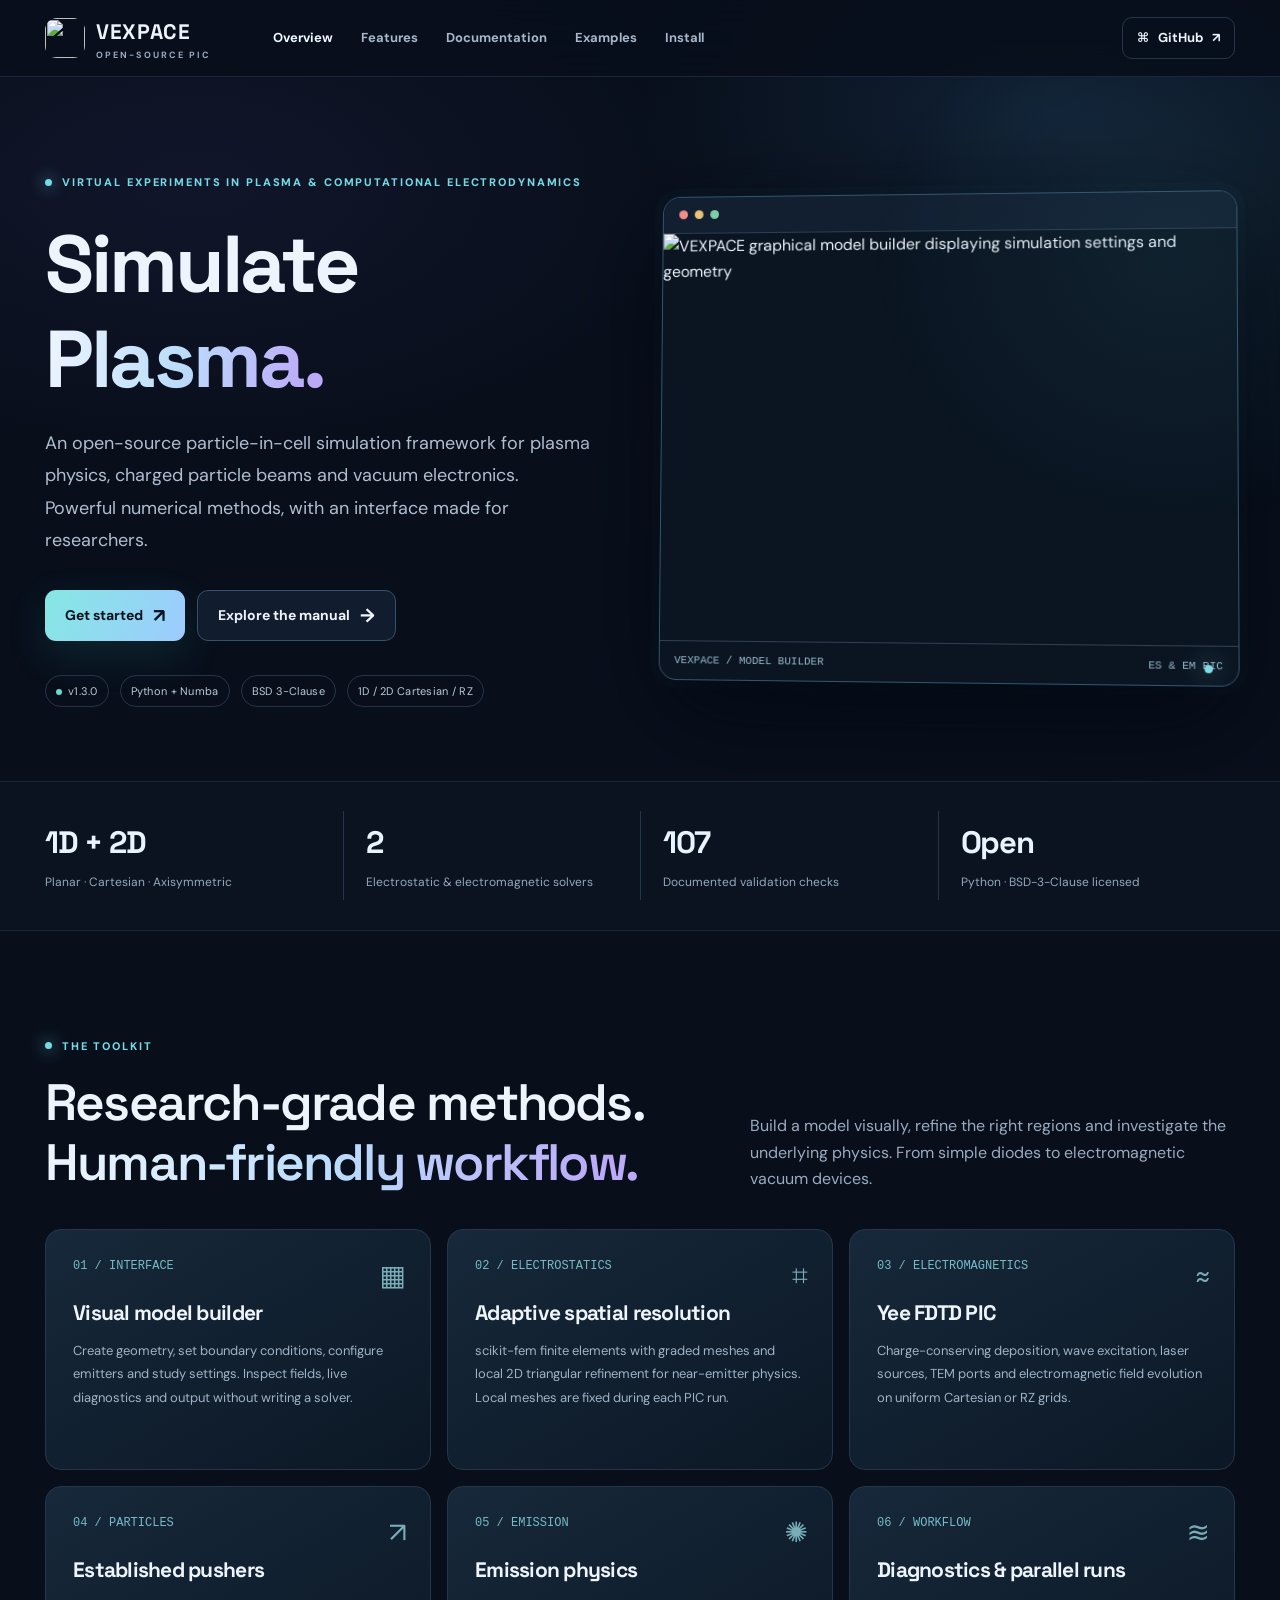
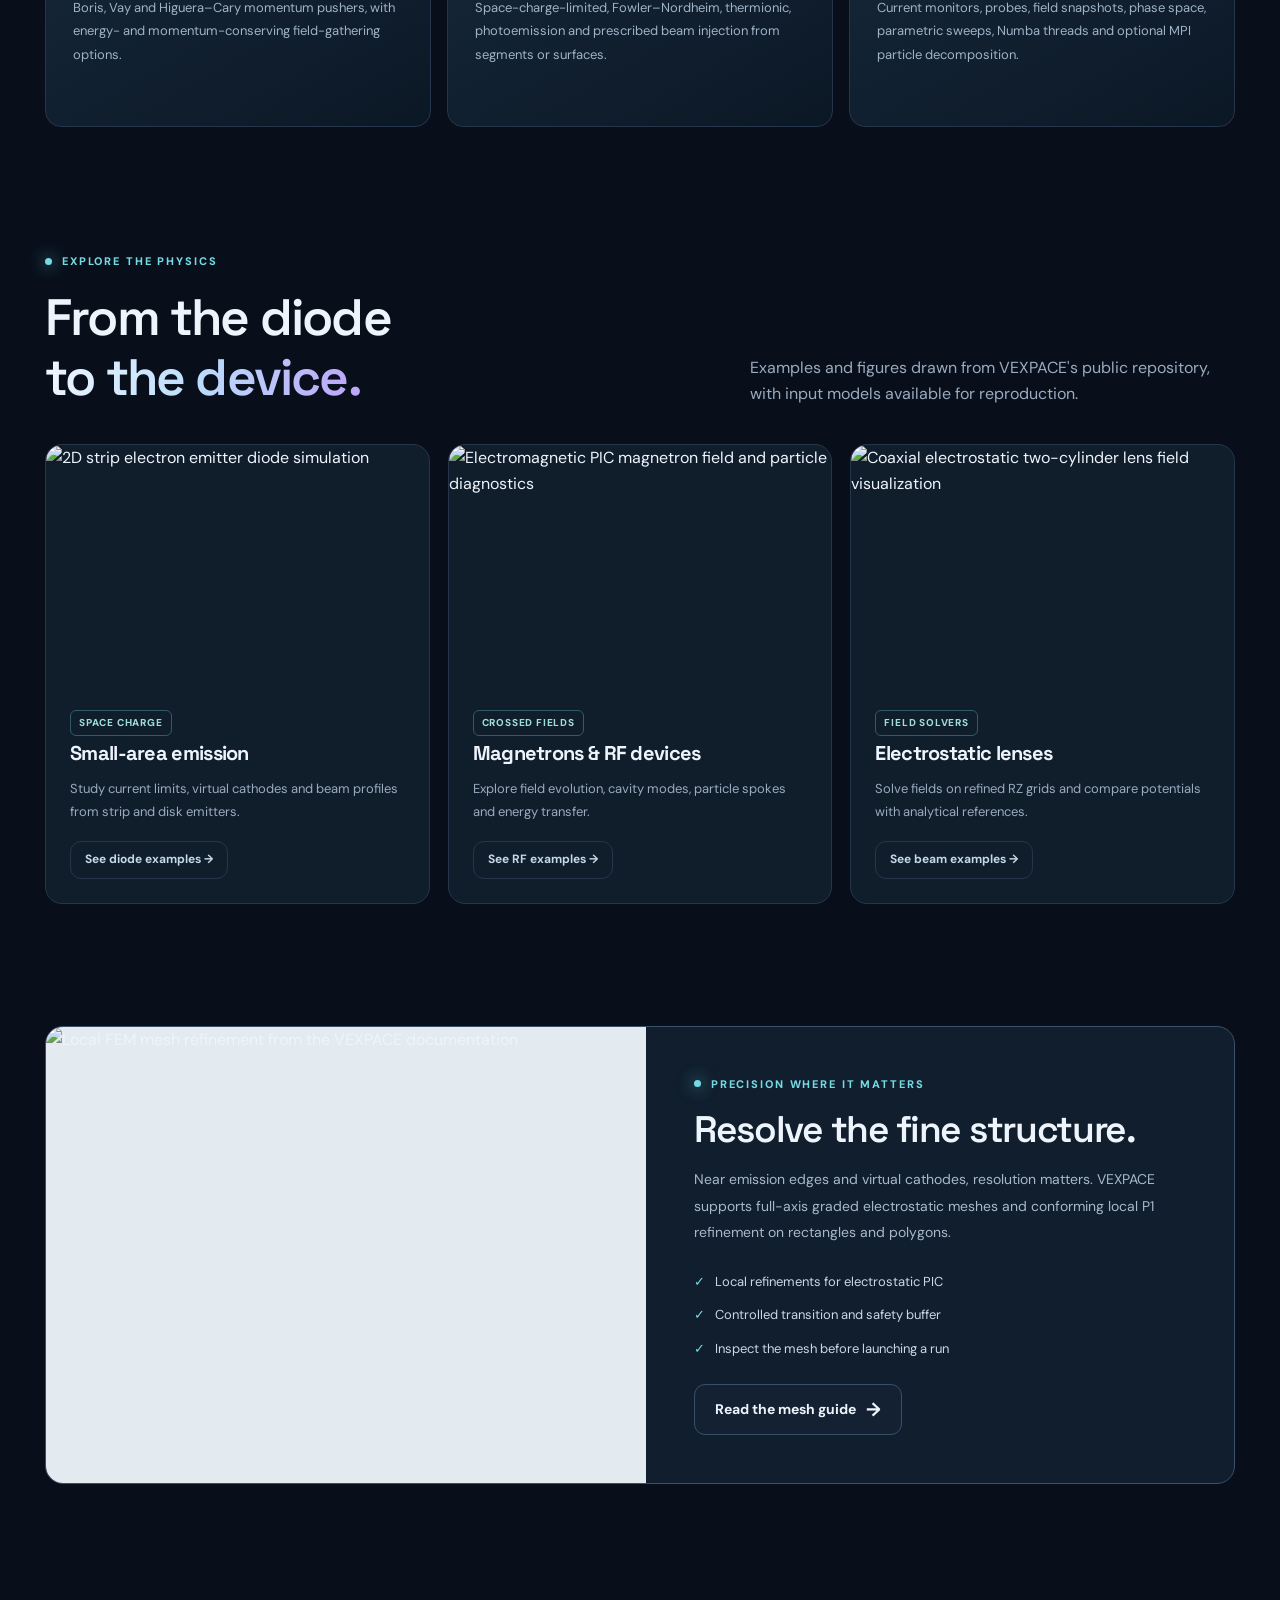
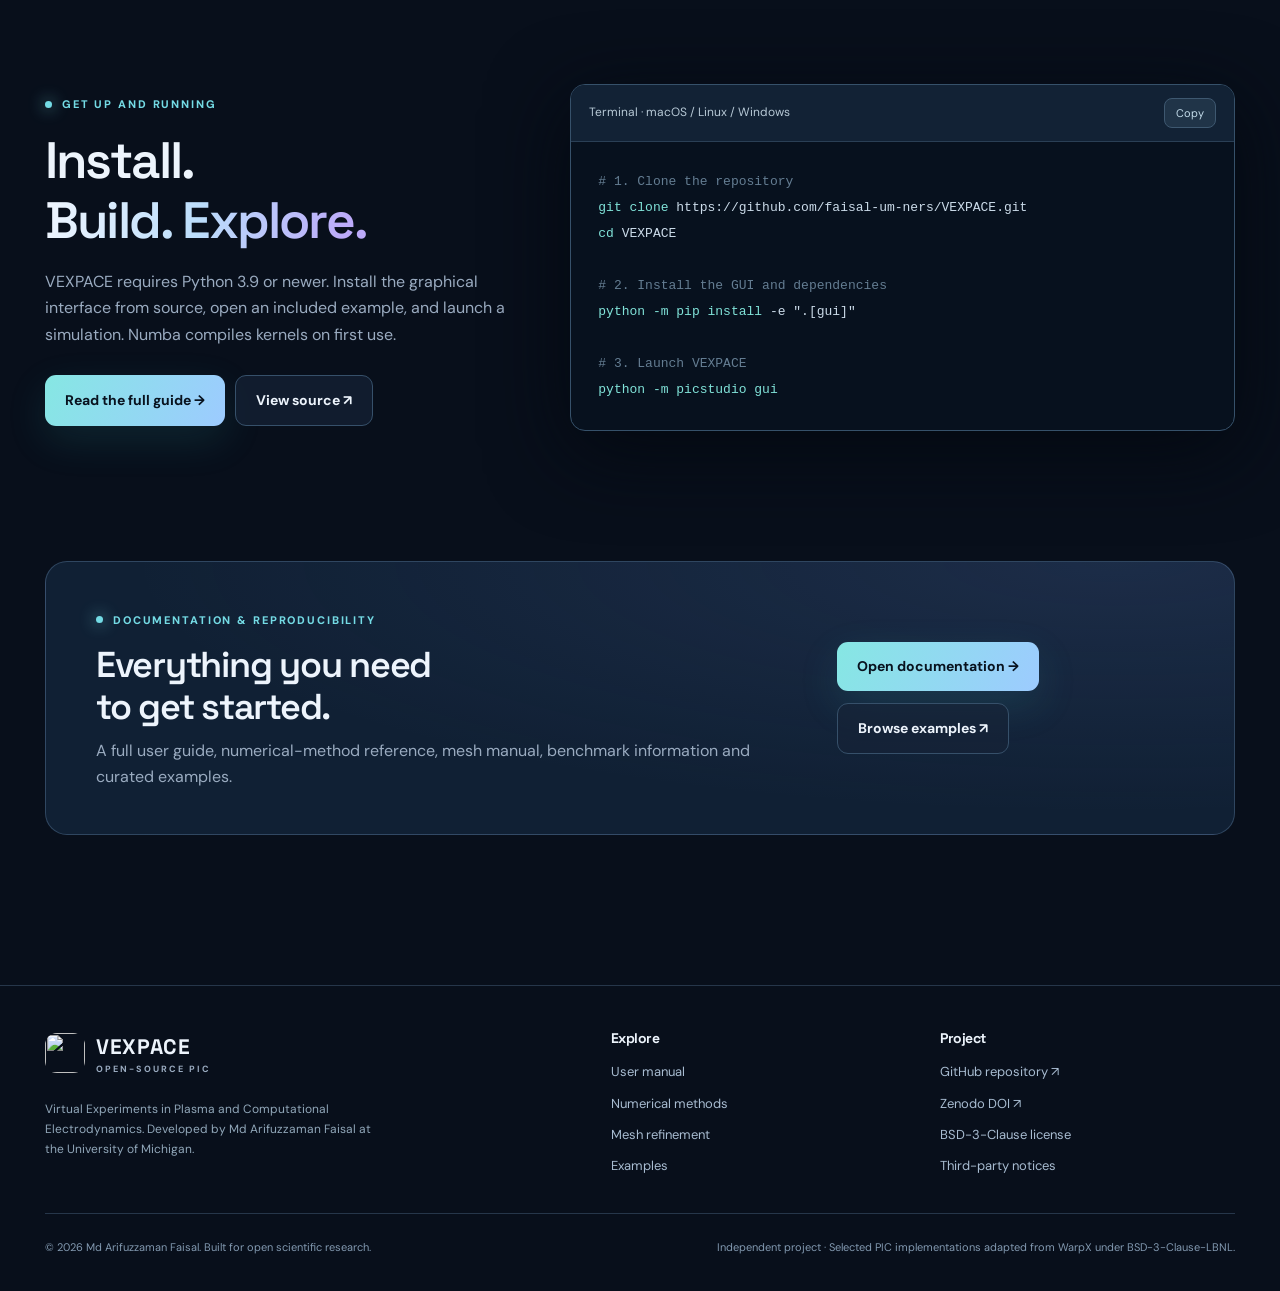
==== commit 86a6a9b5: "docs(site): concise two-word plasma hero and move pulse guide off homepage" ====
--- a/docs/index.html
+++ b/docs/index.html
@@ -14,7 +14,7 @@
 <main>
 <section class="hero"><div class="container hero-grid">
 <div class="hero-copy"><span class="eyebrow">Virtual Experiments in Plasma &amp; Computational Electrodynamics</span>
-<h1>Explore plasma.<br><span class="gradient-text">Engineer electron beams.</span></h1>
+<h1>Simulate<br><span class="gradient-text">Plasma.</span></h1>
 <p class="hero-lede">An open-source particle-in-cell simulation framework for plasma physics, charged particle beams and vacuum electronics. Powerful numerical methods, with an interface made for researchers.</p>
 <div class="hero-cta"><a class="button primary" href="#install">Get started <span class="arrow">↗</span></a><a class="button secondary" href="manual.html">Explore the manual <span class="arrow">→</span></a></div>
 <div class="hero-meta"><span class="micro-pill"><i></i>v1.3.0</span><span class="micro-pill">Python + Numba</span><span class="micro-pill">BSD 3-Clause</span><span class="micro-pill">1D / 2D Cartesian / RZ</span></div>
@@ -38,7 +38,6 @@
 <article class="use-card"><img loading="lazy" src="images/gui_lens_live.png" alt="Coaxial electrostatic two-cylinder lens field visualization"><div class="use-card-body"><span class="tag">FIELD SOLVERS</span><h3>Electrostatic lenses</h3><p>Solve fields on refined RZ grids and compare potentials with analytical references.</p><a class="button ghost small" style="margin-top:17px" href="examples.html#beams">See beam examples →</a></div></article>
 </div></div></section>
 <section class="section" style="padding-top:22px"><div class="container"><div class="mesh-panel"><img loading="lazy" class="mesh-image" src="images/mesh_refinement.png" alt="Local FEM mesh refinement from the VEXPACE documentation"><div class="mesh-copy"><span class="eyebrow">Precision where it matters</span><h2>Resolve the fine structure.</h2><p>Near emission edges and virtual cathodes, resolution matters. VEXPACE supports full-axis graded electrostatic meshes and conforming local P1 refinement on rectangles and polygons.</p><ul class="key-points"><li>Local refinements for electrostatic PIC</li><li>Controlled transition and safety buffer</li><li>Inspect the mesh before launching a run</li></ul><div style="margin-top:25px"><a class="button secondary" href="manual.html?doc=mesh">Read the mesh guide <span class="arrow">→</span></a></div></div></div></div></section>
-<section class="section" id="pulse-guide" style="padding-top:12px"><div class="container"><div class="section-header"><div><span class="eyebrow">Beam source design</span><h2 style="margin-top:15px">Shape the pulse.<br><span class="gradient-text">Define the particles.</span></h2></div><p>Explore square, trapezoidal and Gaussian current pulses, then select cold, thermal, Maxwellian or thermionic particle sources using the actual VEXPACE inputs.</p></div><div class="use-case-grid" style="grid-template-columns:repeat(2,minmax(0,1fr))"><article class="use-card"><img loading="lazy" src="images/short_pulse_shapes.svg" alt="Illustrated square, trapezoidal and Gaussian pulse envelopes" style="aspect-ratio:1.9/1"><div class="use-card-body"><span class="tag">CURRENT WAVEFORMS</span><h3>Short-pulse electron injection</h3><p>Define and normalize square, trapezoidal or truncated Gaussian beam-current profiles. Six runnable diode and drift examples are included with documented assumptions.</p><a class="button ghost small" style="margin-top:17px" href="manual.html?doc=pulses">Learn pulse shaping →</a></div></article><article class="use-card"><img loading="lazy" src="images/velocity_distributions.svg" alt="Illustrated Gaussian component, Maxwell–Boltzmann speed and thermionic velocity distributions" style="aspect-ratio:1.9/1"><div class="use-card-body"><span class="tag">PARTICLE DISTRIBUTIONS</span><h3>Initial velocity distributions</h3><p>Compare prescribed-energy beams, thermal spread, Maxwellian loading and flux-weighted thermionic emission. Understand which distributions the current solver supports.</p><a class="button ghost small" style="margin-top:17px" href="manual.html?doc=pulses">See velocity models →</a></div></article></div></div></section>
 <section class="section" id="install"><div class="container code-area"><div class="install-copy"><span class="eyebrow">Get up and running</span><h2 style="margin-top:15px">Install.<br><span class="gradient-text">Build. Explore.</span></h2><p>VEXPACE requires Python 3.9 or newer. Install the graphical interface from source, open an included example, and launch a simulation. Numba compiles kernels on first use.</p><div class="two-buttons"><a class="button primary" href="manual.html?doc=guide">Read the full guide →</a><a class="button secondary" href="https://github.com/faisal-um-ners/VEXPACE">View source ↗</a></div></div>
 <div class="terminal"><div class="terminal-bar"><span>Terminal · macOS / Linux / Windows</span><button class="copy-btn" data-copy-target="install-code" aria-label="Copy installation commands">Copy</button></div>
 <pre id="install-code"><code><span class="comment"># 1. Clone the repository</span>
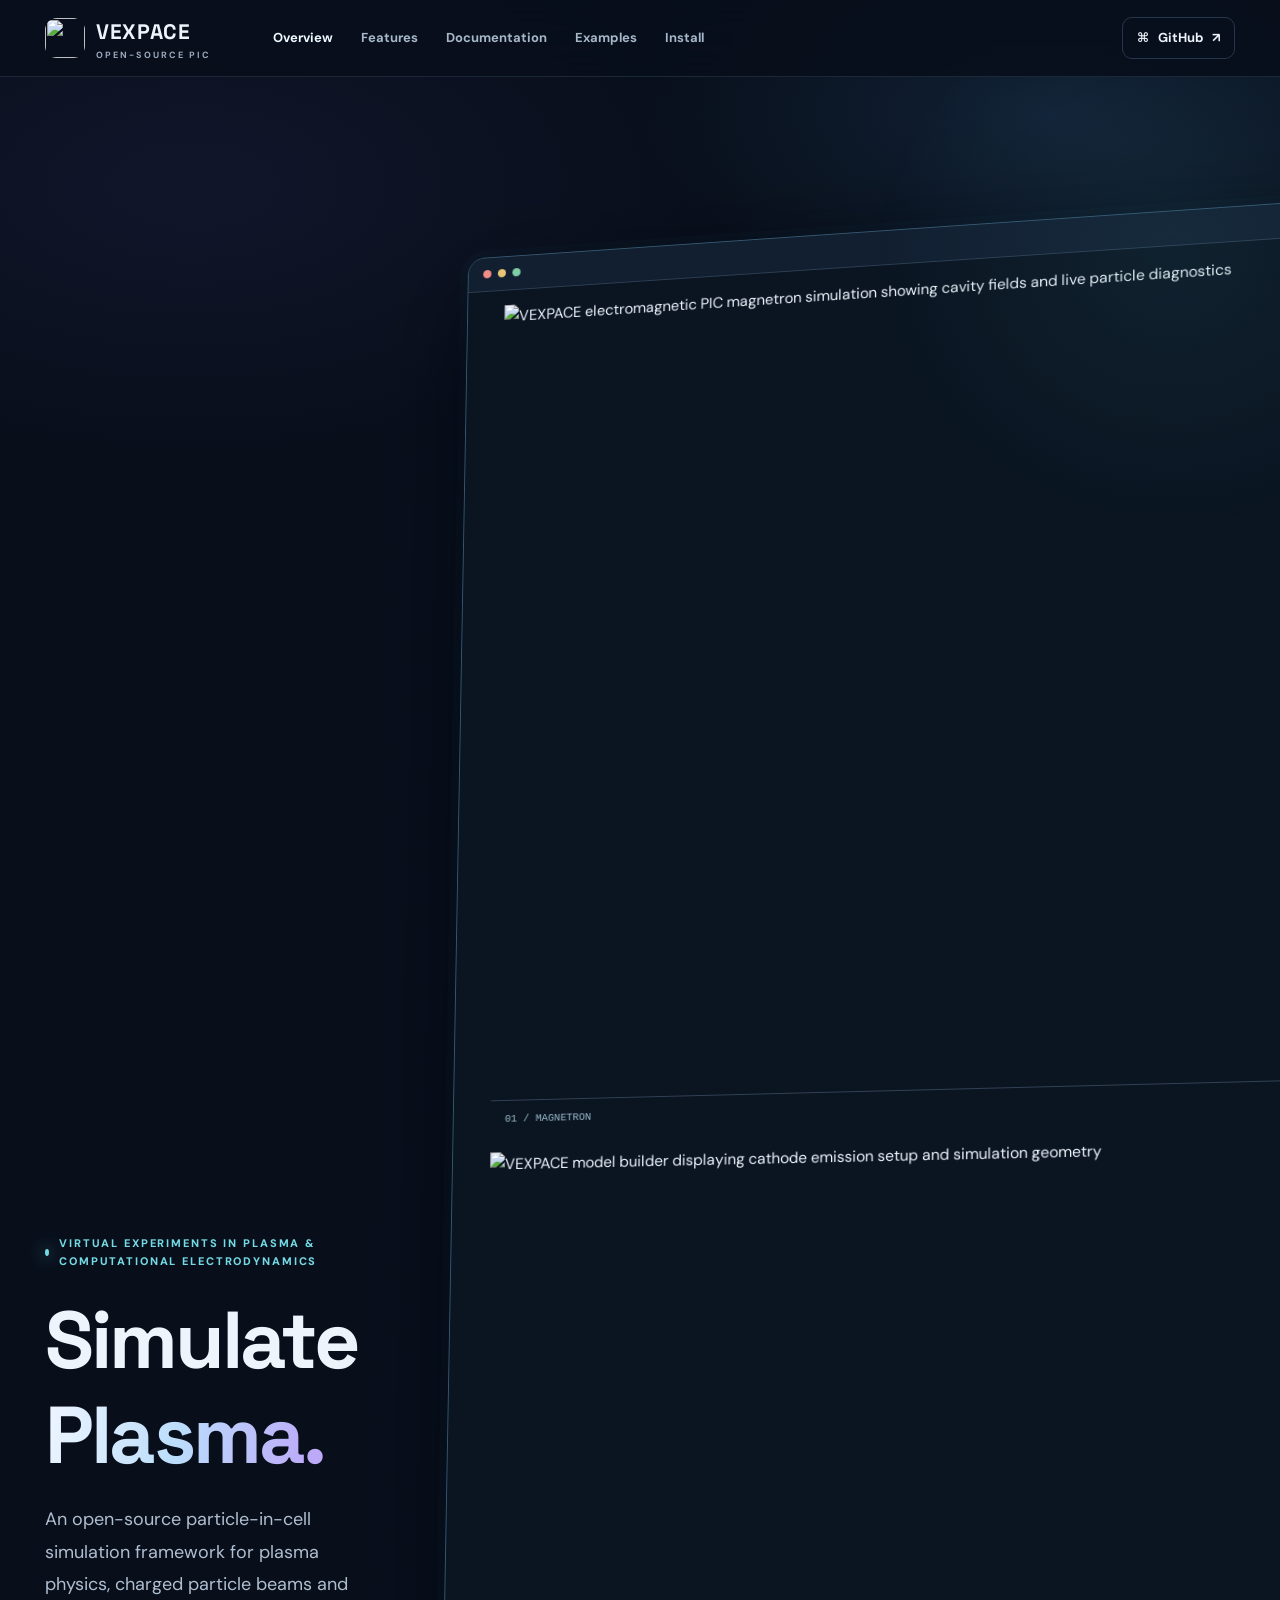
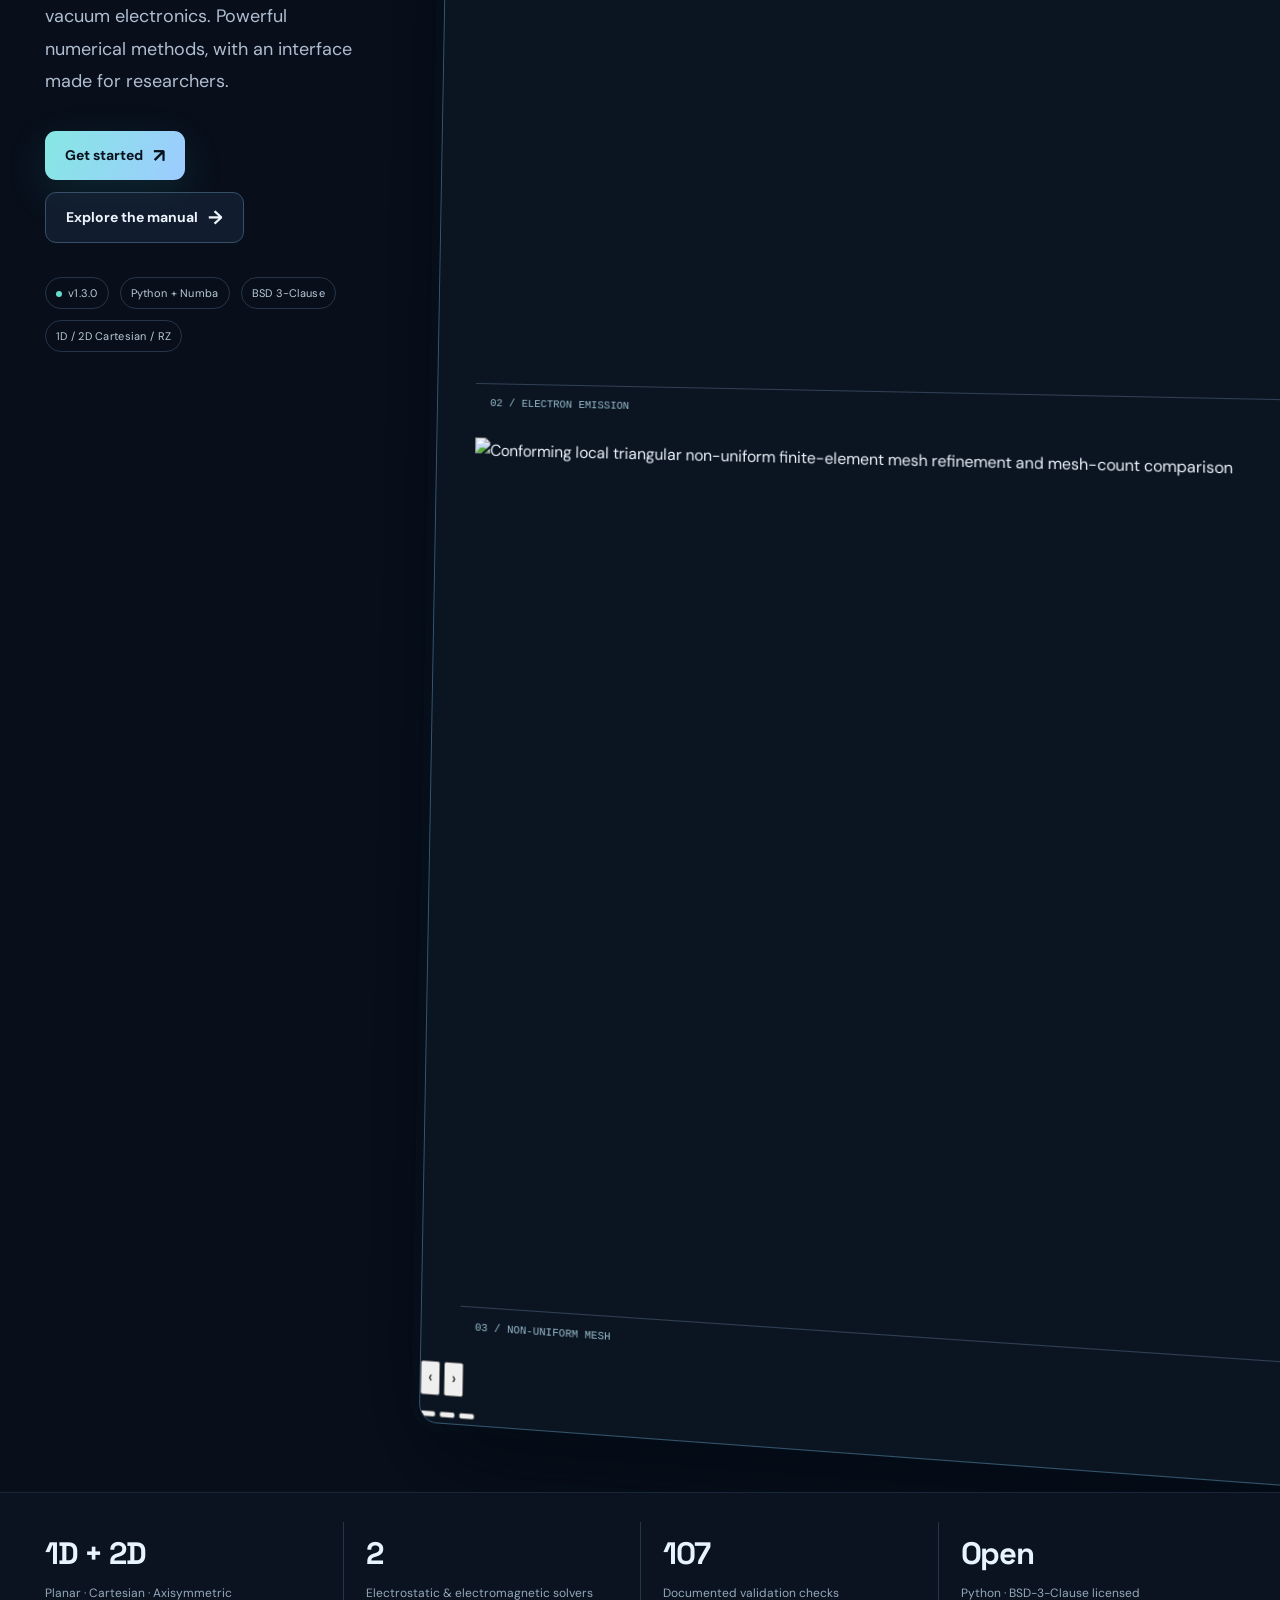
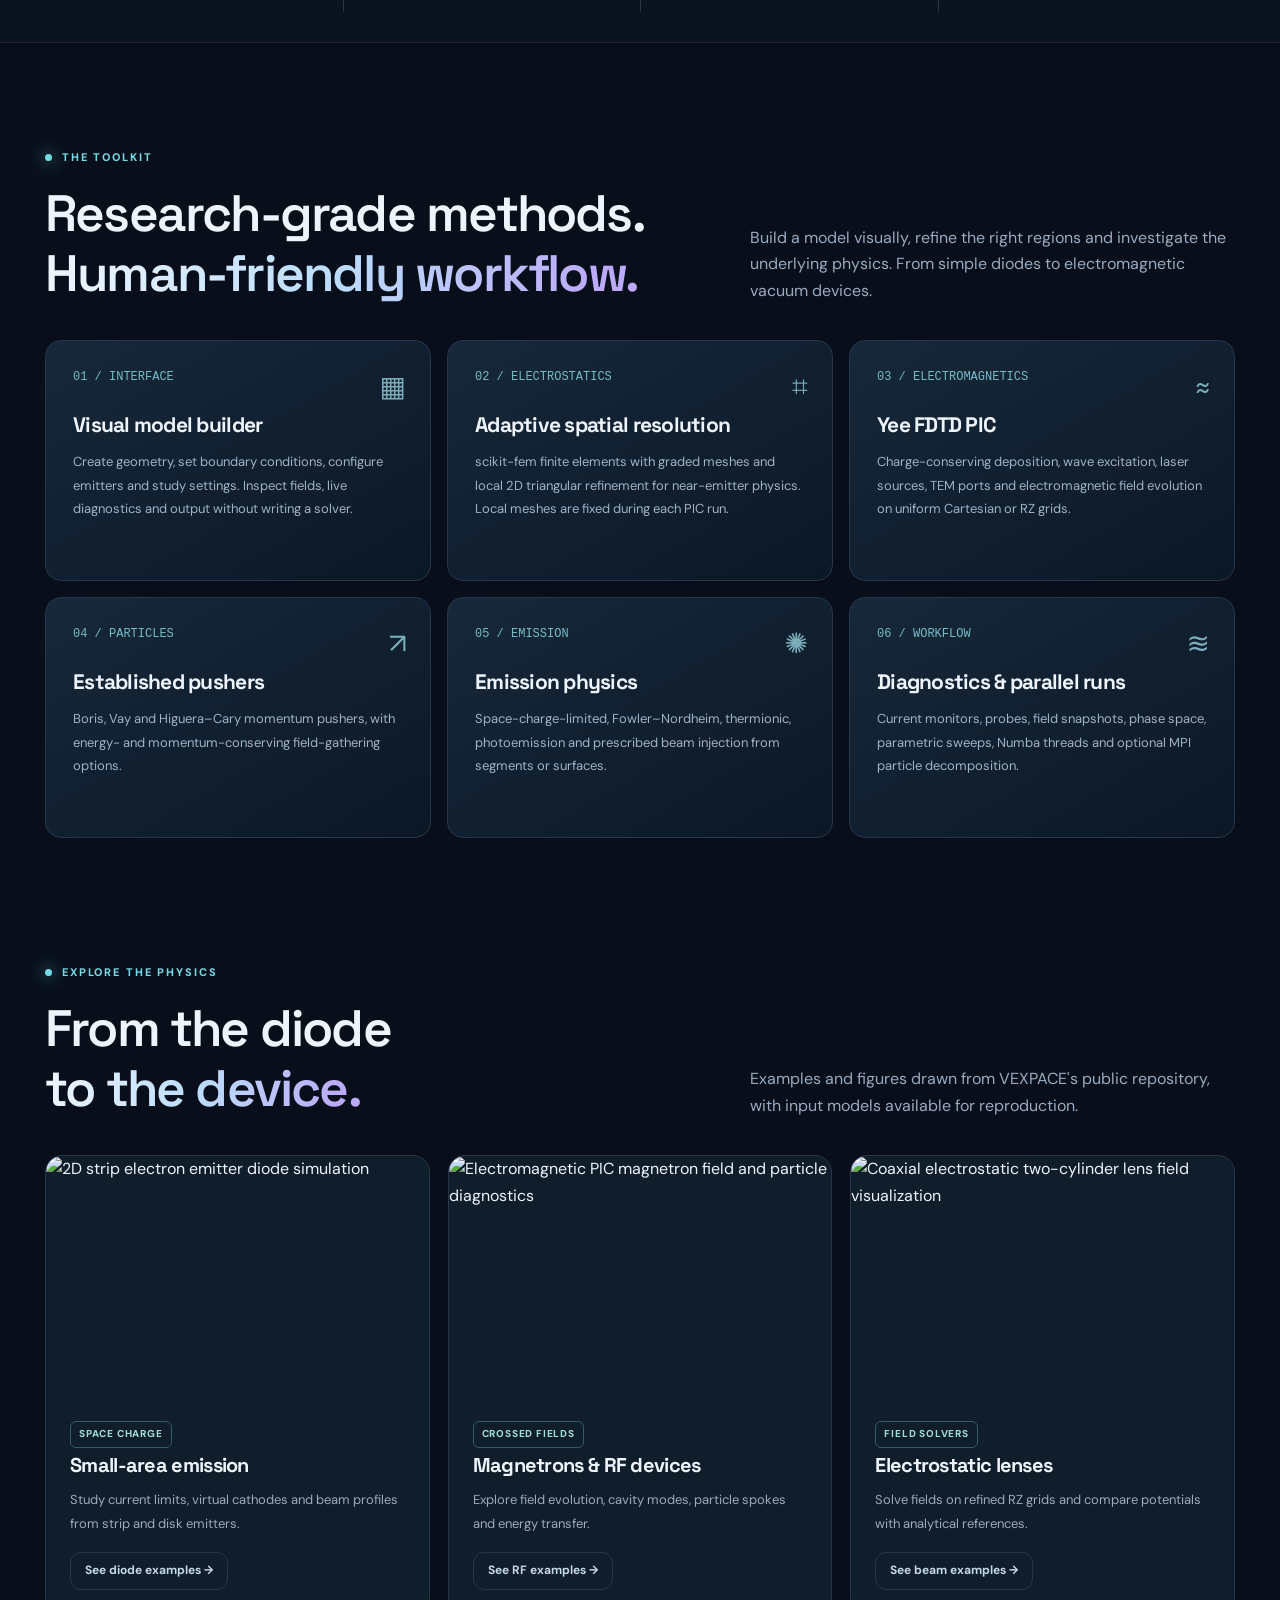
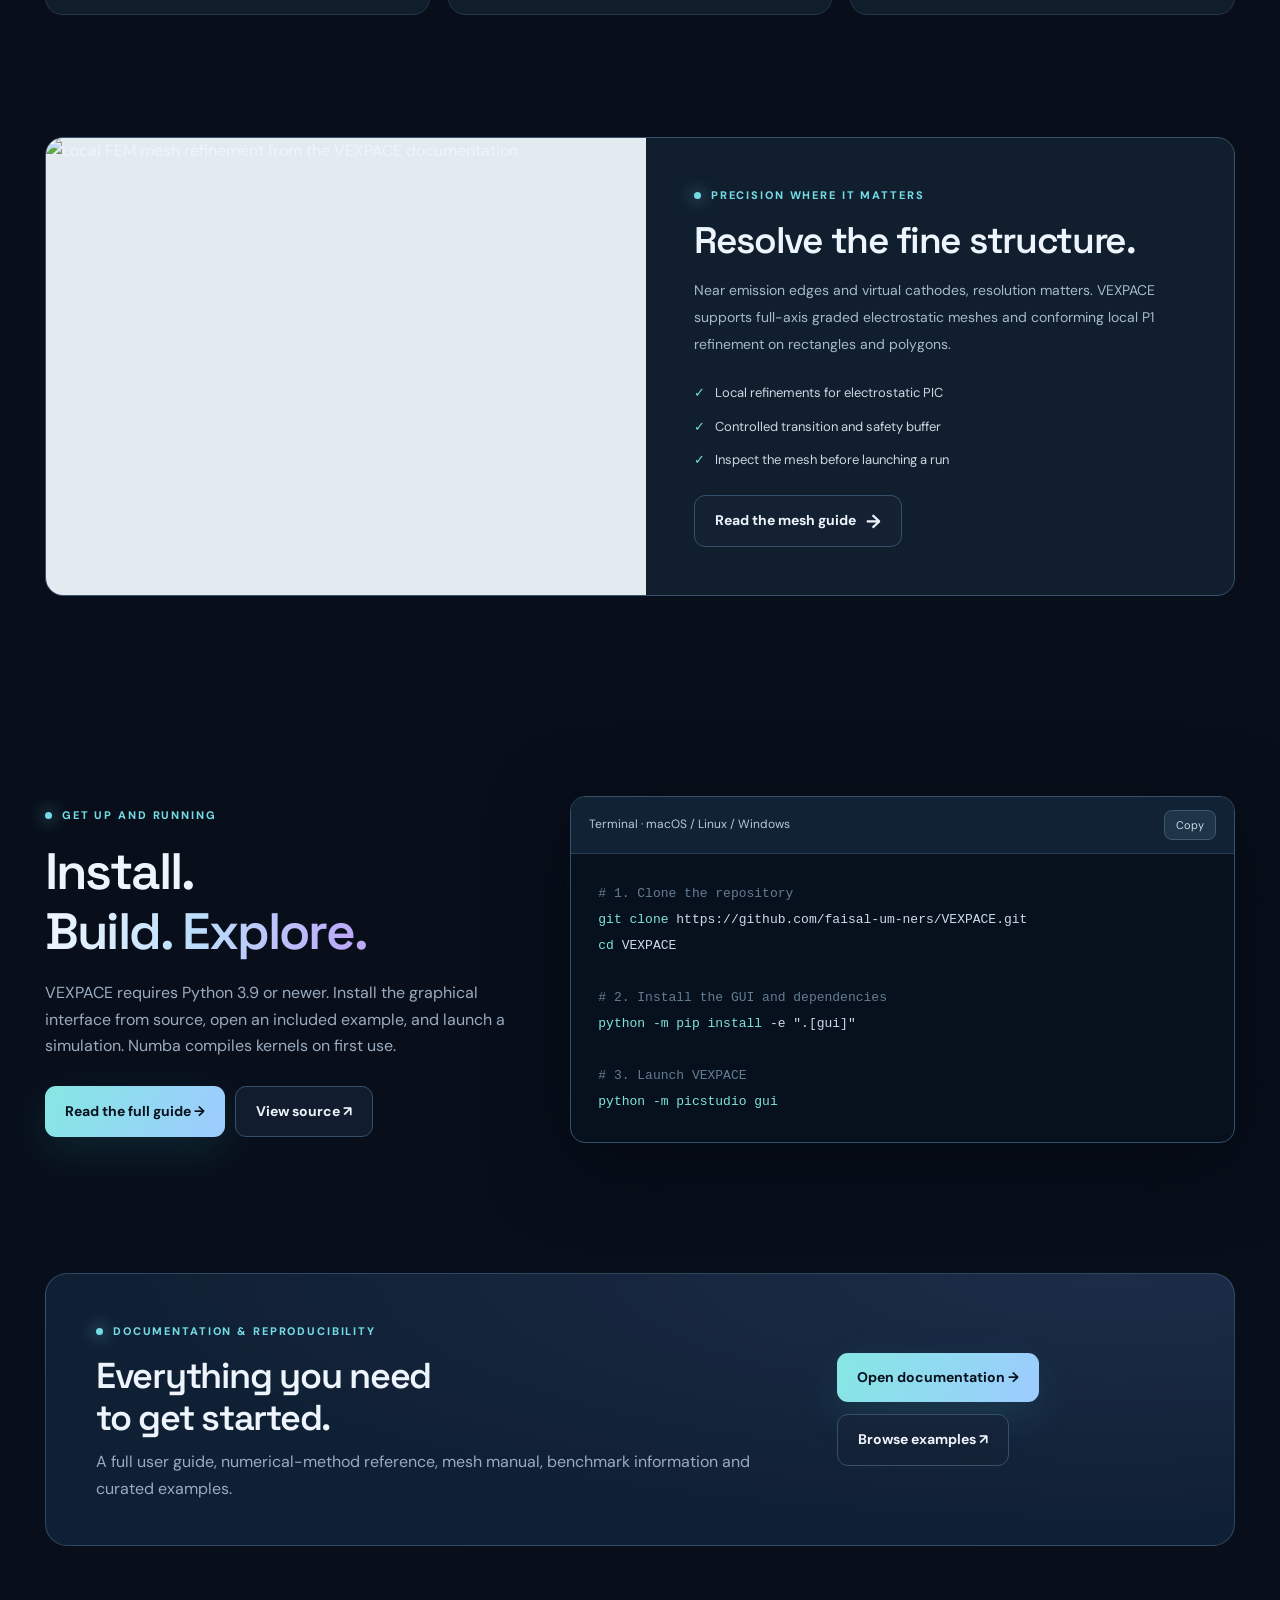
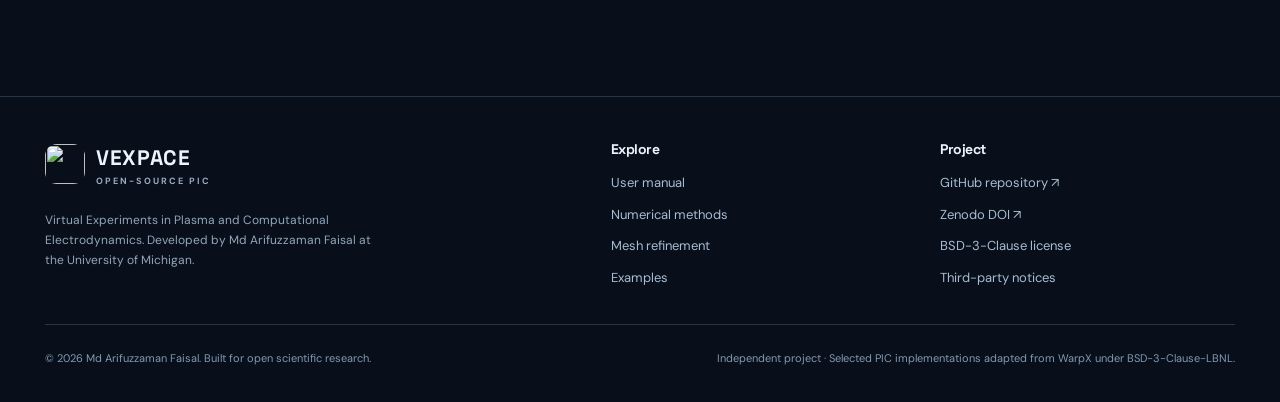
==== commit 5ea3ebf9: "feat(site): replace static hero screenshot with magnetron, emission and mesh carousel" ====
--- a/docs/index.html
+++ b/docs/index.html
@@ -4,7 +4,7 @@
 <meta name="theme-color" content="#080f1b"><meta name="description" content="VEXPACE is an open-source 1D/2D particle-in-cell simulation framework for plasma physics and vacuum electronics, with a GUI, scikit-fem electrostatics and Yee electromagnetic PIC.">
 <meta property="og:title" content="VEXPACE — Particle-in-Cell Simulation, Reimagined"><meta property="og:description" content="Open-source GUI-based particle-in-cell simulation for plasma and vacuum electronics. Explore examples, documentation, and installation."><meta property="og:type" content="website"><meta property="og:image" content="https://faisal-um-ners.github.io/VEXPACE/images/gui_model_builder.png">
 <title>VEXPACE — Open-Source Particle-in-Cell Simulation</title>
-<link rel="icon" href="images/vexpace_icon.png"><link rel="stylesheet" href="site/site.css">
+<link rel="icon" href="images/vexpace_icon.png"><link rel="stylesheet" href="site/site.css?v=hero3">
 </head><body>
 <header class="navbar"><div class="container nav-inner">
 <a class="brand" href="./" aria-label="VEXPACE Home"><img class="brand-mark" src="images/vexpace_icon.png" alt=""><span><span class="brand-word">VEXPACE</span><span class="brand-sub">OPEN-SOURCE PIC</span></span></a>
@@ -19,7 +19,32 @@
 <div class="hero-cta"><a class="button primary" href="#install">Get started <span class="arrow">↗</span></a><a class="button secondary" href="manual.html">Explore the manual <span class="arrow">→</span></a></div>
 <div class="hero-meta"><span class="micro-pill"><i></i>v1.3.0</span><span class="micro-pill">Python + Numba</span><span class="micro-pill">BSD 3-Clause</span><span class="micro-pill">1D / 2D Cartesian / RZ</span></div>
 </div>
-<div class="hero-visual"><div class="app-frame"><div class="window-controls" aria-hidden="true"><b></b><b></b><b></b></div><img src="images/gui_model_builder.png" alt="VEXPACE graphical model builder displaying simulation settings and geometry"><div class="app-caption"><span>VEXPACE / MODEL BUILDER</span><span>ES &amp; EM PIC</span></div><div class="orbit-dot"></div></div></div>
+<div class="hero-visual">
+  <div class="app-frame hero-slider" id="hero-slider" aria-roledescription="carousel" aria-label="VEXPACE simulation gallery">
+    <div class="window-controls" aria-hidden="true"><b></b><b></b><b></b></div>
+    <div class="hero-slides" aria-live="off">
+      <figure class="hero-slide active" role="group" aria-roledescription="slide" aria-label="1 of 3: Magnetron" aria-hidden="false">
+        <img src="images/gui_live_monitor.png" alt="VEXPACE electromagnetic PIC magnetron simulation showing cavity fields and live particle diagnostics" width="1200" height="857" decoding="async" fetchpriority="high">
+        <figcaption class="app-caption"><span>01 / MAGNETRON</span><span>EM PIC · RF FIELDS</span></figcaption>
+      </figure>
+      <figure class="hero-slide" role="group" aria-roledescription="slide" aria-label="2 of 3: Electron emission" aria-hidden="true">
+        <img src="images/gui_model_builder.png" alt="VEXPACE model builder displaying cathode emission setup and simulation geometry" width="1200" height="857" decoding="async">
+        <figcaption class="app-caption"><span>02 / ELECTRON EMISSION</span><span>CATHODE · BEAM SOURCES</span></figcaption>
+      </figure>
+      <figure class="hero-slide" role="group" aria-roledescription="slide" aria-label="3 of 3: Non-uniform mesh" aria-hidden="true">
+        <img src="images/mesh_refinement.png" alt="Conforming local triangular non-uniform finite-element mesh refinement and mesh-count comparison" width="1200" height="857" decoding="async">
+        <figcaption class="app-caption"><span>03 / NON-UNIFORM MESH</span><span>LOCAL FEM REFINEMENT</span></figcaption>
+      </figure>
+    </div>
+    <button class="hero-slider-arrow hero-slider-prev" type="button" aria-label="Previous simulation slide">‹</button>
+    <button class="hero-slider-arrow hero-slider-next" type="button" aria-label="Next simulation slide">›</button>
+    <div class="hero-slider-dots" role="group" aria-label="Choose a simulation slide">
+      <button class="hero-slider-dot active" type="button" data-slide="0" aria-label="Show magnetron" aria-current="true"></button>
+      <button class="hero-slider-dot" type="button" data-slide="1" aria-label="Show emission" aria-current="false"></button>
+      <button class="hero-slider-dot" type="button" data-slide="2" aria-label="Show non-uniform mesh" aria-current="false"></button>
+    </div>
+  </div>
+</div>
 </div></section>
 <div class="stats-strip"><div class="container stats-grid"><div class="stat"><strong>1D + 2D</strong><span>Planar · Cartesian · Axisymmetric</span></div><div class="stat"><strong>2</strong><span>Electrostatic &amp; electromagnetic solvers</span></div><div class="stat"><strong>107</strong><span>Documented validation checks</span></div><div class="stat"><strong>Open</strong><span>Python · BSD-3-Clause licensed</span></div></div></div>
 <section class="section" id="features"><div class="container"><div class="section-header"><div><span class="eyebrow">The toolkit</span><h2 style="margin-top:15px">Research-grade methods.<br><span class="gradient-text">Human-friendly workflow.</span></h2></div><p>Build a model visually, refine the right regions and investigate the underlying physics. From simple diodes to electromagnetic vacuum devices.</p></div>
@@ -52,5 +77,5 @@
 <section class="section" style="padding-top:30px"><div class="container"><div class="cta-band"><div><span class="eyebrow">Documentation &amp; reproducibility</span><h2 style="margin-top:12px">Everything you need<br>to get started.</h2><p>A full user guide, numerical-method reference, mesh manual, benchmark information and curated examples.</p></div><div class="hero-cta"><a class="button primary" href="manual.html">Open documentation →</a><a class="button secondary" href="examples.html">Browse examples ↗</a></div></div></div></section>
 </main>
 <footer class="footer"><div class="container"><div class="footer-grid"><div><a class="brand" href="./"><img class="brand-mark" src="images/vexpace_icon.png" alt=""><span><span class="brand-word">VEXPACE</span><span class="brand-sub">OPEN-SOURCE PIC</span></span></a><p style="margin-top:19px;max-width:335px">Virtual Experiments in Plasma and Computational Electrodynamics. Developed by Md Arifuzzaman Faisal at the University of Michigan.</p></div><div><h4>Explore</h4><div class="footer-links"><a href="manual.html">User manual</a><a href="manual.html?doc=theory">Numerical methods</a><a href="manual.html?doc=mesh">Mesh refinement</a><a href="examples.html">Examples</a></div></div><div><h4>Project</h4><div class="footer-links"><a href="https://github.com/faisal-um-ners/VEXPACE">GitHub repository ↗</a><a href="https://doi.org/10.5281/zenodo.23512471">Zenodo DOI ↗</a><a href="https://github.com/faisal-um-ners/VEXPACE/blob/main/LICENSE">BSD-3-Clause license</a><a href="https://github.com/faisal-um-ners/VEXPACE/blob/main/THIRD_PARTY_NOTICES.md">Third-party notices</a></div></div></div><div class="footer-bottom"><span>© 2026 Md Arifuzzaman Faisal. Built for open scientific research.</span><span>Independent project · Selected PIC implementations adapted from WarpX under BSD-3-Clause-LBNL.</span></div></div></footer>
-<script src="site/main.js" defer></script>
+<script src="site/main.js?v=hero3" defer></script>
 </body></html>
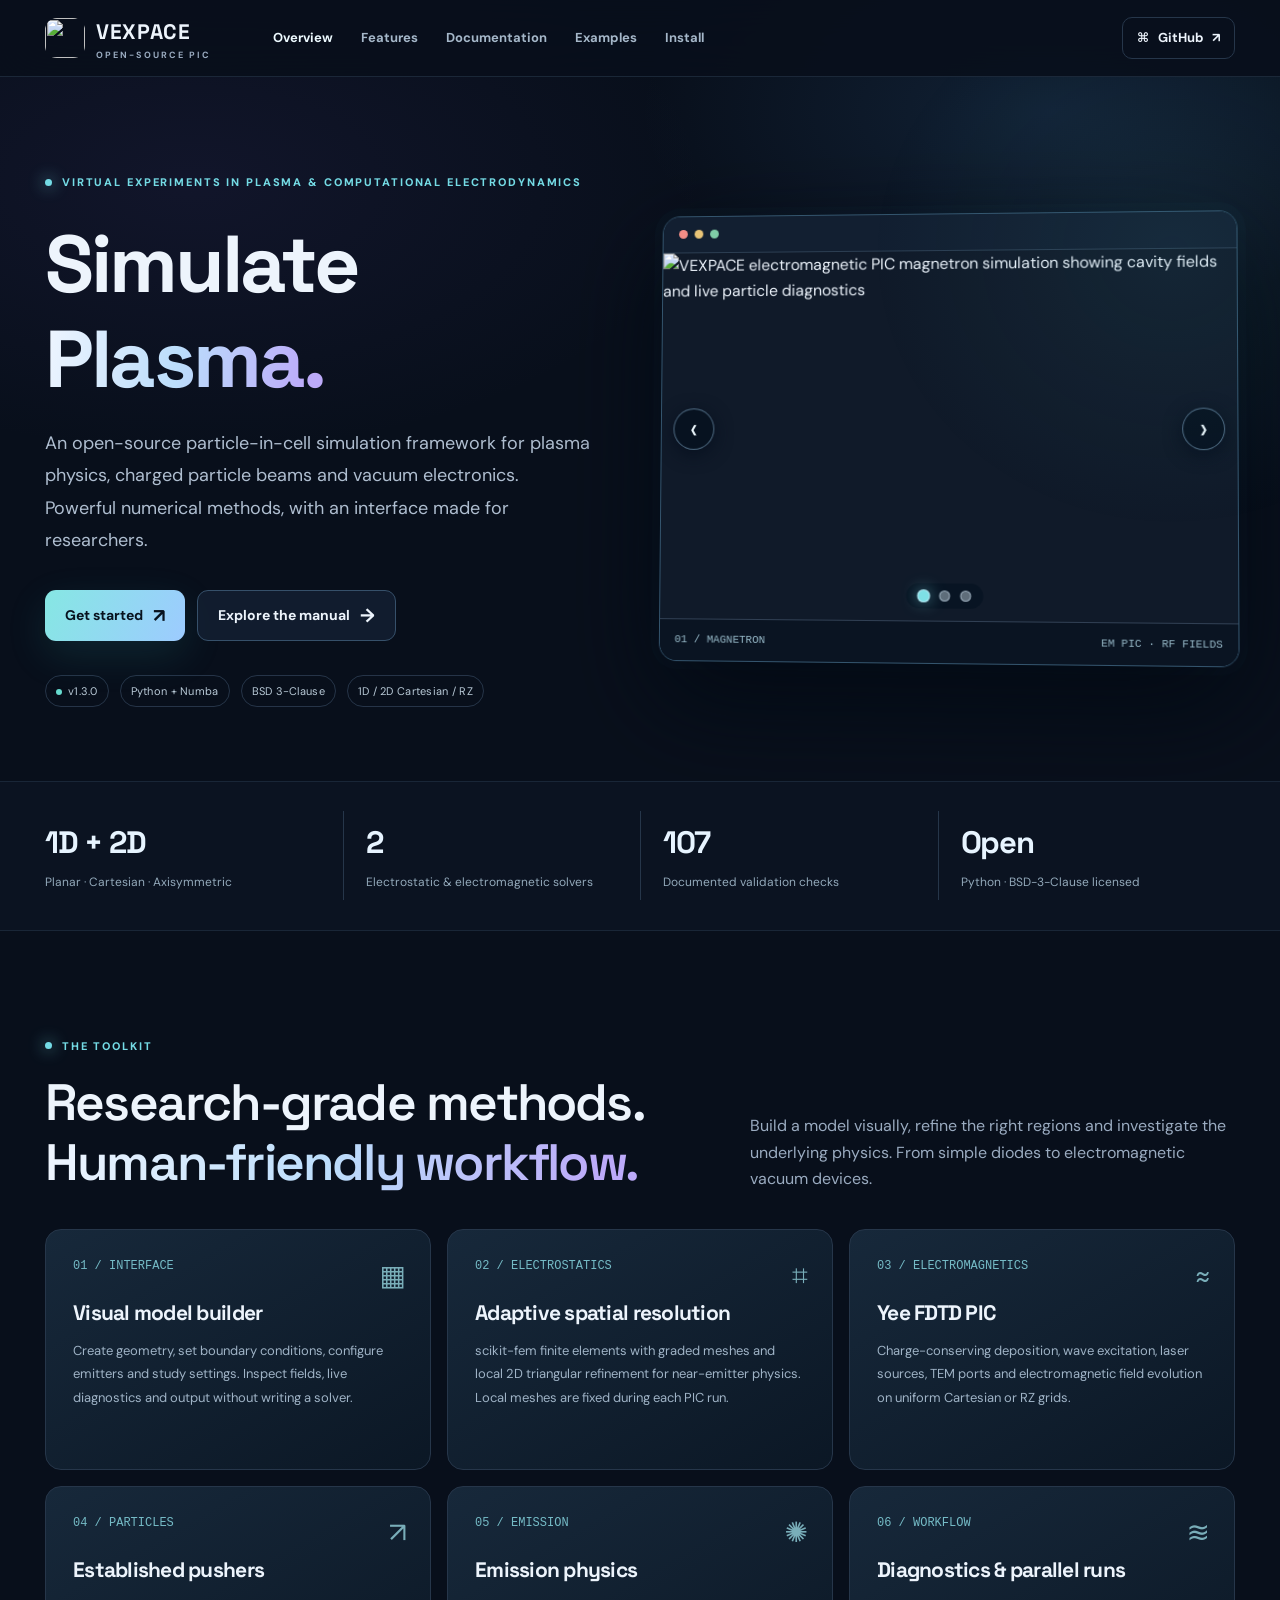
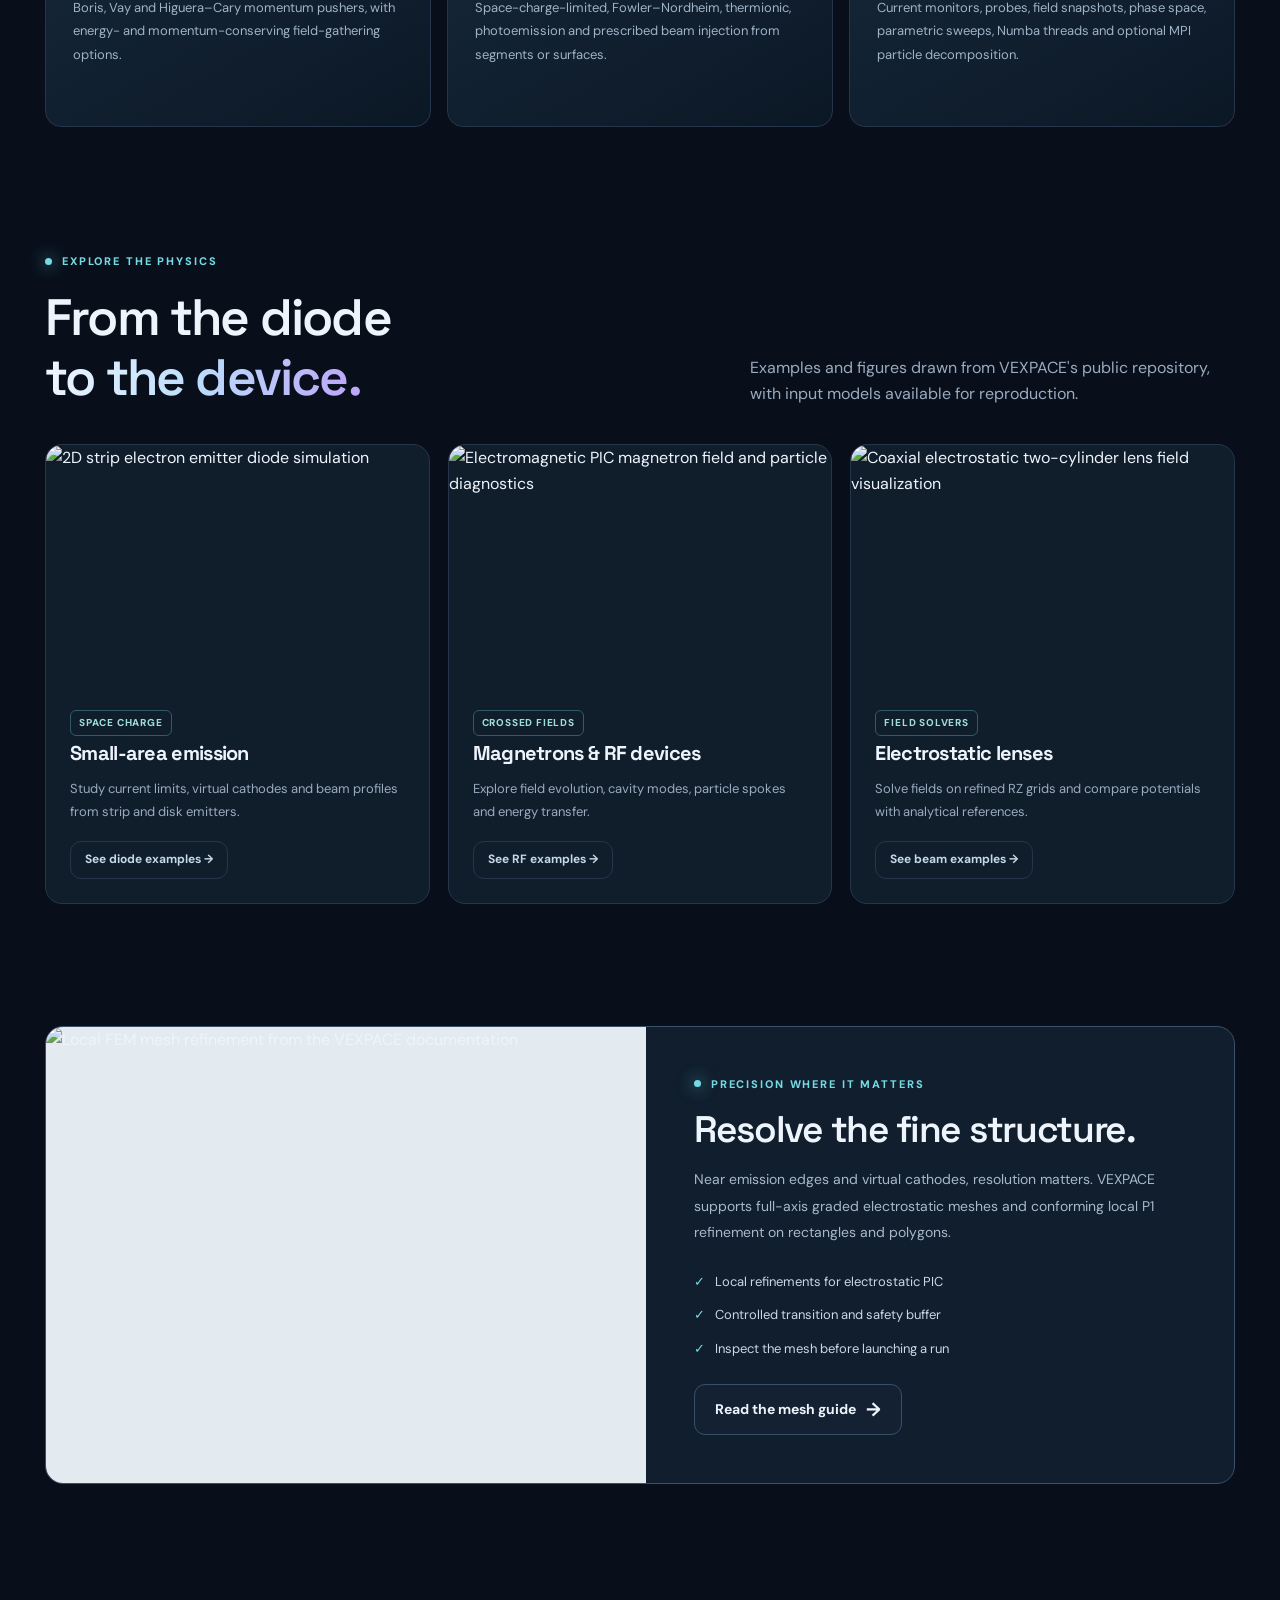
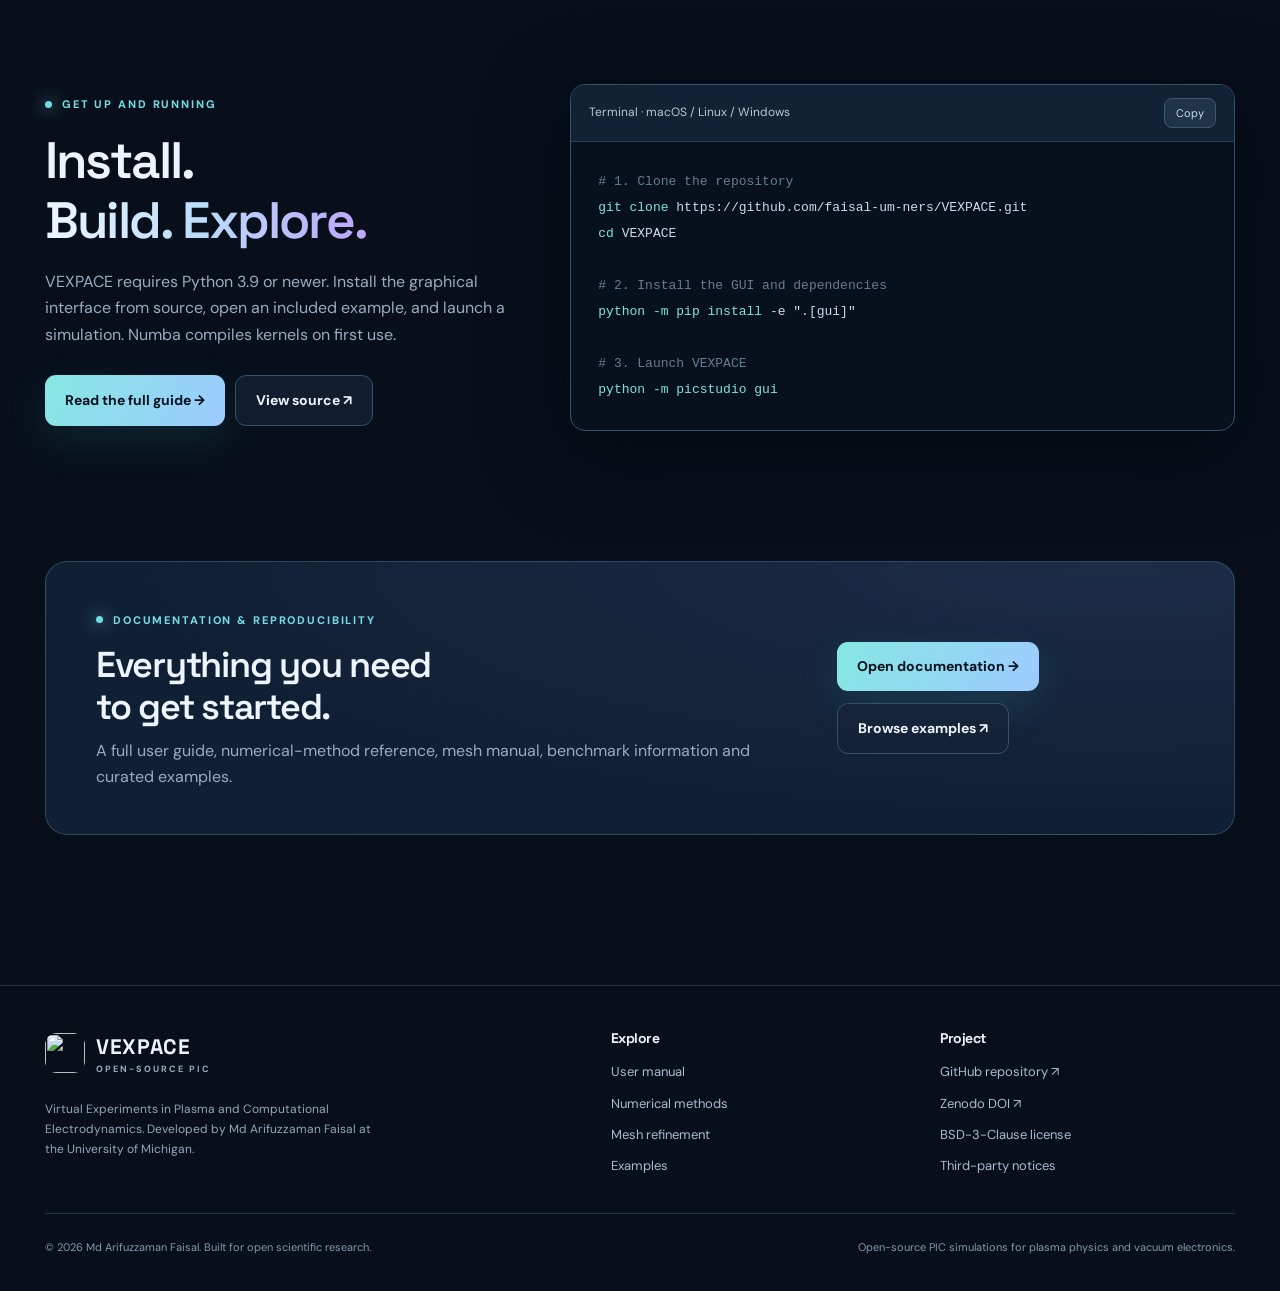
==== commit ada58f87: "fix(site): show SCL diode emission on slide 2 and simplify homepage footer" ====
--- a/docs/index.html
+++ b/docs/index.html
@@ -28,8 +28,8 @@
         <figcaption class="app-caption"><span>01 / MAGNETRON</span><span>EM PIC · RF FIELDS</span></figcaption>
       </figure>
       <figure class="hero-slide" role="group" aria-roledescription="slide" aria-label="2 of 3: Electron emission" aria-hidden="true">
-        <img src="images/gui_model_builder.png" alt="VEXPACE model builder displaying cathode emission setup and simulation geometry" width="1200" height="857" decoding="async">
-        <figcaption class="app-caption"><span>02 / ELECTRON EMISSION</span><span>CATHODE · BEAM SOURCES</span></figcaption>
+        <img src="images/gui_diode_strip_zy.png" alt="VEXPACE 2D small-emitter diode simulation showing space-charge potential, electron phase space and beam particles" width="1200" height="857" decoding="async">
+        <figcaption class="app-caption"><span>02 / SCL DIODE EMISSION</span><span>SPACE CHARGE · ELECTRON BEAM</span></figcaption>
       </figure>
       <figure class="hero-slide" role="group" aria-roledescription="slide" aria-label="3 of 3: Non-uniform mesh" aria-hidden="true">
         <img src="images/mesh_refinement.png" alt="Conforming local triangular non-uniform finite-element mesh refinement and mesh-count comparison" width="1200" height="857" decoding="async">
@@ -76,6 +76,6 @@
 <span class="cmd">python -m picstudio gui</span></code></pre></div></div></section>
 <section class="section" style="padding-top:30px"><div class="container"><div class="cta-band"><div><span class="eyebrow">Documentation &amp; reproducibility</span><h2 style="margin-top:12px">Everything you need<br>to get started.</h2><p>A full user guide, numerical-method reference, mesh manual, benchmark information and curated examples.</p></div><div class="hero-cta"><a class="button primary" href="manual.html">Open documentation →</a><a class="button secondary" href="examples.html">Browse examples ↗</a></div></div></div></section>
 </main>
-<footer class="footer"><div class="container"><div class="footer-grid"><div><a class="brand" href="./"><img class="brand-mark" src="images/vexpace_icon.png" alt=""><span><span class="brand-word">VEXPACE</span><span class="brand-sub">OPEN-SOURCE PIC</span></span></a><p style="margin-top:19px;max-width:335px">Virtual Experiments in Plasma and Computational Electrodynamics. Developed by Md Arifuzzaman Faisal at the University of Michigan.</p></div><div><h4>Explore</h4><div class="footer-links"><a href="manual.html">User manual</a><a href="manual.html?doc=theory">Numerical methods</a><a href="manual.html?doc=mesh">Mesh refinement</a><a href="examples.html">Examples</a></div></div><div><h4>Project</h4><div class="footer-links"><a href="https://github.com/faisal-um-ners/VEXPACE">GitHub repository ↗</a><a href="https://doi.org/10.5281/zenodo.23512471">Zenodo DOI ↗</a><a href="https://github.com/faisal-um-ners/VEXPACE/blob/main/LICENSE">BSD-3-Clause license</a><a href="https://github.com/faisal-um-ners/VEXPACE/blob/main/THIRD_PARTY_NOTICES.md">Third-party notices</a></div></div></div><div class="footer-bottom"><span>© 2026 Md Arifuzzaman Faisal. Built for open scientific research.</span><span>Independent project · Selected PIC implementations adapted from WarpX under BSD-3-Clause-LBNL.</span></div></div></footer>
-<script src="site/main.js?v=hero3" defer></script>
+<footer class="footer"><div class="container"><div class="footer-grid"><div><a class="brand" href="./"><img class="brand-mark" src="images/vexpace_icon.png" alt=""><span><span class="brand-word">VEXPACE</span><span class="brand-sub">OPEN-SOURCE PIC</span></span></a><p style="margin-top:19px;max-width:335px">Virtual Experiments in Plasma and Computational Electrodynamics. Developed by Md Arifuzzaman Faisal at the University of Michigan.</p></div><div><h4>Explore</h4><div class="footer-links"><a href="manual.html">User manual</a><a href="manual.html?doc=theory">Numerical methods</a><a href="manual.html?doc=mesh">Mesh refinement</a><a href="examples.html">Examples</a></div></div><div><h4>Project</h4><div class="footer-links"><a href="https://github.com/faisal-um-ners/VEXPACE">GitHub repository ↗</a><a href="https://doi.org/10.5281/zenodo.23512471">Zenodo DOI ↗</a><a href="https://github.com/faisal-um-ners/VEXPACE/blob/main/LICENSE">BSD-3-Clause license</a><a href="https://github.com/faisal-um-ners/VEXPACE/blob/main/THIRD_PARTY_NOTICES.md">Third-party notices</a></div></div></div><div class="footer-bottom"><span>© 2026 Md Arifuzzaman Faisal. Built for open scientific research.</span><span>Open-source PIC simulations for plasma physics and vacuum electronics.</span></div></div></footer>
+<script src="site/main.js?v=hero4" defer></script>
 </body></html>
--- a/docs/site/site.css
+++ b/docs/site/site.css
@@ -15,3 +15,22 @@
 .page-hero{padding:76px 0 55px;position:relative;border-bottom:1px solid var(--stroke)}.page-hero h1{font-size:clamp(43px,5.1vw,68px);margin:15px 0}.page-hero p{color:var(--muted);max-width:680px}.page-kicker{font-size:12px;color:var(--cyan);font-weight:800;letter-spacing:.1em}.content-shell{display:grid;grid-template-columns:264px minmax(0,1fr);gap:42px;padding-top:44px;padding-bottom:70px}.docs-sidebar{position:sticky;top:104px;align-self:start;max-height:calc(100vh - 125px);overflow-y:auto;border:1px solid var(--stroke);background:#0d1a28;border-radius:14px;padding:21px}.docs-sidebar h4{font-size:12px;text-transform:uppercase;letter-spacing:.12em;color:#7895ac;margin:5px 10px 12px}.docs-sidebar a,.docs-sidebar button{display:block;text-align:left;width:100%;padding:10px;border:0;border-radius:8px;background:transparent;color:#a9bdcf;font-size:13px;font-weight:600;line-height:1.4}.docs-sidebar button:hover,.docs-sidebar a:hover,.docs-sidebar a.active,.docs-sidebar button.active{color:#e4f6fe;background:#1d3447}.docs-sidebar a.active{border-left:2px solid var(--cyan)}.sidebar-rule{height:1px;background:var(--stroke);margin:17px 0}.docs-search{width:100%;margin-bottom:20px;border-radius:9px;padding:10px 12px;border:1px solid #36506b;outline:none;color:#e3f2ff;background:#0a1420}.docs-search:focus{border-color:var(--cyan)}.doc-content{max-width:840px;min-width:0}.doc-bar{font-size:12px;color:#8ea8bf;display:flex;align-items:center;justify-content:space-between;padding-bottom:20px;border-bottom:1px solid var(--stroke);margin-bottom:32px;gap:14px}.doc-bar a{color:#9adadd}.markdown{color:#c0d1df;font-size:15px;line-height:1.9;overflow-wrap:anywhere}.markdown h1,.markdown h2,.markdown h3,.markdown h4{color:#ecf5ff;scroll-margin-top:104px}.markdown h1{font-size:37px;margin:0 0 24px}.markdown h2{font-size:29px;margin:44px 0 18px;border-top:1px solid #263a4c;padding-top:28px}.markdown h3{font-size:22px;margin:31px 0 14px}.markdown h4{font-size:18px;margin:22px 0 10px}.markdown p{margin:14px 0}.markdown ul,.markdown ol{padding-left:27px;margin:14px 0}.markdown li{margin:8px 0}.markdown li::marker{color:#6bbecb}.markdown a{color:#94e6e8;text-decoration:underline;text-decoration-color:#4a838d;text-underline-offset:3px}.markdown a:hover{color:white}.markdown img{max-width:100%;height:auto;border:1px solid #38526b;border-radius:12px;margin:17px 0}.markdown pre{background:#0a1625;border:1px solid #2c4761;border-radius:13px;padding:19px 22px;overflow:auto;font:13px/1.8 var(--mono);color:#d4e4f1}.markdown code{font-family:var(--mono);font-size:.87em;background:#213349;color:#a9e2e5;padding:2px 5px;border-radius:5px}.markdown pre code{padding:0;background:transparent;color:inherit}.markdown table{border-collapse:collapse;width:100%;display:block;overflow-x:auto;margin:23px 0;font-size:13px}.markdown th,.markdown td{border:1px solid #34495f;padding:11px 13px;text-align:left;min-width:110px}.markdown th{background:#1a2c42;color:#e7f5fe}.markdown blockquote{margin:25px 0;border-left:3px solid #69cbd0;padding:10px 21px;background:#102439;color:#d9e7f4}.markdown hr{border:0;border-top:1px solid var(--stroke);margin:30px 0}.markdown strong{color:#f0f7ff}.doc-loading{padding:70px 20px;text-align:center;color:var(--muted)}
 .examples-toolbar{display:flex;gap:12px;align-items:center;justify-content:space-between;margin:28px 0 25px;flex-wrap:wrap}.filter-set{display:flex;flex-wrap:wrap;gap:8px}.filter{border-radius:100px;border:1px solid #38516a;padding:9px 16px;background:#101e2d;color:#b5cadb;font-size:12px;font-weight:700}.filter.active,.filter:hover{border-color:#86cdd4;color:#d8f9ff;background:#1b3c47}.search-input{border:1px solid #38516a;border-radius:10px;min-width:240px;background:#101c2b;color:#effaff;padding:10px 15px;outline:0}.search-input:focus{border-color:var(--cyan)}.example-grid{display:grid;grid-template-columns:repeat(3,1fr);gap:16px}.example{border:1px solid var(--stroke);background:#101d2d;border-radius:15px;padding:24px;min-height:205px;display:flex;flex-direction:column;gap:9px}.example h3{font-size:18px}.example p{color:#9fb3c5;font-size:12px;line-height:1.7;flex:1}.example a{color:#8edbdc;font-size:12px;font-weight:800}.example a:hover{text-decoration:underline}.example-meta{font-size:10px;text-transform:uppercase;font-weight:800;letter-spacing:.07em;color:#99b0c4}.no-results{padding:30px;color:#9baec0}
 @media(max-width:1050px){.hero-grid{gap:25px}.nav-links{gap:16px}.brand{min-width:170px}.mesh-copy{padding:30px}.feature-grid,.use-case-grid,.example-grid{grid-template-columns:repeat(2,1fr)}}@media(max-width:760px){.container{width:min(var(--max),calc(100% - 32px))}.nav-inner{height:66px;gap:14px;justify-content:space-between}.brand{min-width:0}.brand-mark{width:36px;height:36px}.nav-links{position:absolute;display:none;top:66px;left:0;right:0;flex-direction:column;align-items:stretch;padding:18px 24px;background:#0c1725;border-bottom:1px solid #2b4053;gap:4px}.nav-links.open{display:flex}.nav-links a{padding:9px 12px}.nav-actions{margin-left:auto}.nav-github{display:none}.mobile-toggle{display:block}.hero{padding:60px 0 52px}.hero-grid{grid-template-columns:1fr;gap:39px}.hero h1{font-size:clamp(47px,11vw,68px)}.hero-lede{font-size:16px}.app-frame{transform:none}.stats-grid{grid-template-columns:repeat(2,1fr);gap:18px}.stat:nth-child(3){border:0;padding-left:0}.section{padding:70px 0}.section-header{display:block}.section-header p{margin-top:14px}.feature-grid,.use-case-grid,.example-grid{grid-template-columns:1fr}.feature-card.wide{grid-column:1;display:block}.feature-card.wide img{width:100%;margin-top:22px}.mesh-panel,.code-area{grid-template-columns:1fr}.mesh-image{min-height:220px}.mesh-copy{padding:31px}.code-area{gap:27px}.cta-band{display:block;padding:32px}.cta-band .hero-cta{margin-top:20px}.footer-grid{grid-template-columns:1fr 1fr}.footer-grid>:first-child{grid-column:span 2}.content-shell{grid-template-columns:1fr;gap:23px}.docs-sidebar{position:static;max-height:none}.docs-sidebar .sidebar-rule,.docs-sidebar .toc-links{display:none}.docs-sidebar{padding:15px}.docs-sidebar h4{margin-top:0}.page-hero{padding:56px 0 36px}.page-hero h1{font-size:43px}.markdown h1{font-size:31px}.markdown h2{font-size:26px}.footer-bottom{flex-direction:column}}@media(prefers-reduced-motion:reduce){html{scroll-behavior:auto}*,*:before,*:after{transition:none!important;animation:none!important}}
+
+
+/* VEXPACE homepage carousel. Isolated from the PIC application. */
+.hero-slider{position:relative;isolation:isolate}
+.hero-slider .hero-slides{position:relative;margin-top:0;aspect-ratio:1.4/1;overflow:hidden;background:#0a1422}
+.hero-slider .hero-slide{position:absolute;inset:0;margin:0;display:flex;flex-direction:column;opacity:0;visibility:hidden;transition:opacity .48s ease,visibility .48s;pointer-events:none}
+.hero-slider .hero-slide.active{opacity:1;visibility:visible;pointer-events:auto;z-index:1}
+.hero-slider .hero-slide img{width:100%;height:calc(100% - 42px);object-fit:contain;object-position:center;background:#101a29;aspect-ratio:auto}
+.hero-slider .hero-slide figcaption{flex:0 0 42px;align-items:center;gap:8px;min-width:0}
+.hero-slider .hero-slide figcaption span{white-space:nowrap;overflow:hidden;text-overflow:ellipsis}
+.hero-slider-arrow{position:absolute;z-index:3;top:48%;transform:translateY(-50%);height:42px;width:42px;border:1px solid rgba(140,183,214,.55);border-radius:50%;background:rgba(6,18,32,.86);color:#effaff;font-size:30px;line-height:1;display:grid;place-items:center;box-shadow:0 4px 18px #07101f;transition:background .2s,border-color .2s}
+.hero-slider-arrow:hover,.hero-slider-arrow:focus-visible{background:#24415b;border-color:#87dce5}
+.hero-slider-prev{left:12px}.hero-slider-next{right:12px}
+.hero-slider-dots{position:absolute;bottom:54px;left:50%;z-index:3;transform:translateX(-50%);display:flex;align-items:center;gap:10px;padding:7px 12px;border-radius:20px;background:rgba(6,19,33,.76)}
+.hero-slider-dot{width:11px;height:11px;border-radius:50%;padding:0;border:1px solid rgba(213,234,249,.55);background:rgba(211,227,238,.43);transition:background .2s,transform .2s}
+.hero-slider-dot.active,.hero-slider-dot[aria-current=true]{background:#7ee0e6;transform:scale(1.2);box-shadow:0 0 12px rgba(123,224,231,.58)}
+.hero-slider-dot:focus-visible{outline:2px solid #eefcff;outline-offset:3px}
+@media(max-width:760px){.hero-slider-arrow{width:34px;height:34px;font-size:25px}.hero-slider-prev{left:7px}.hero-slider-next{right:7px}.hero-slider-dots{bottom:51px}.hero-slider .hero-slide figcaption{font-size:9px;padding:7px 10px}}
+@media(prefers-reduced-motion:reduce){.hero-slider .hero-slide{transition:none}}
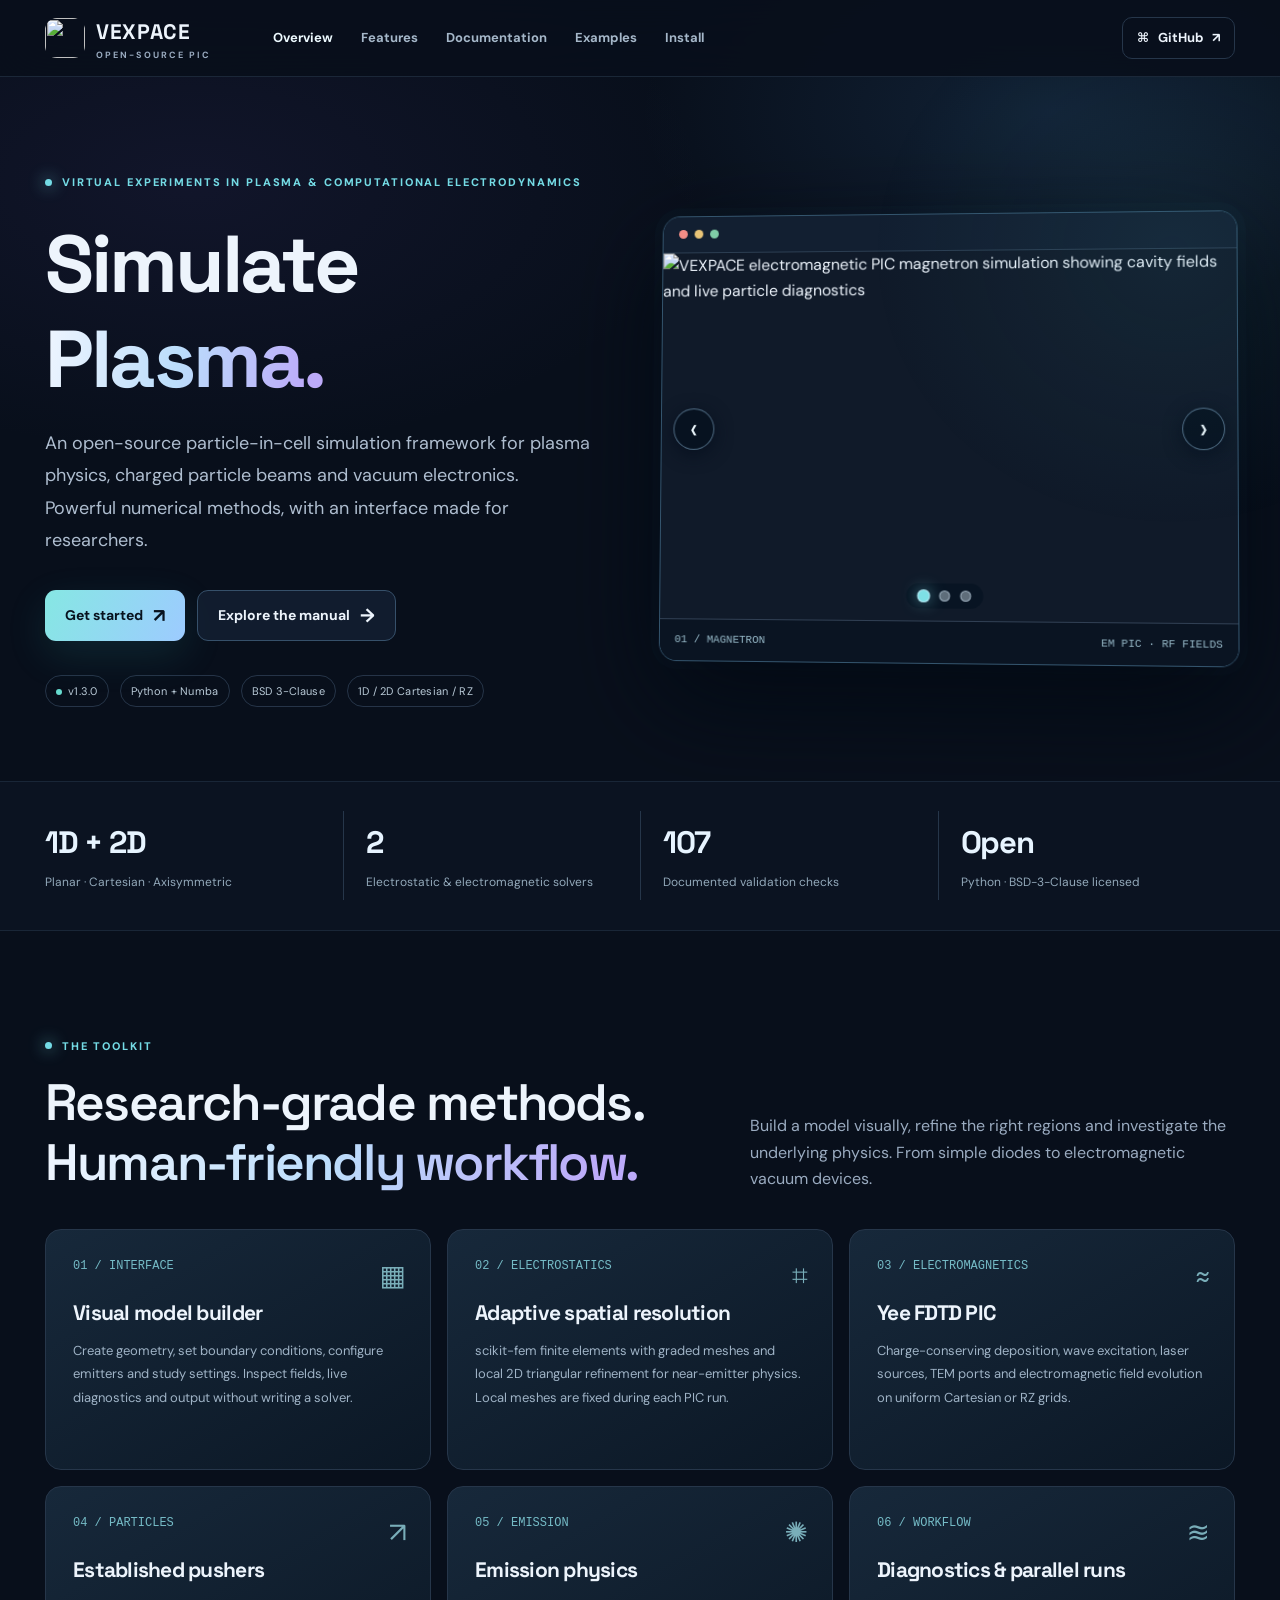
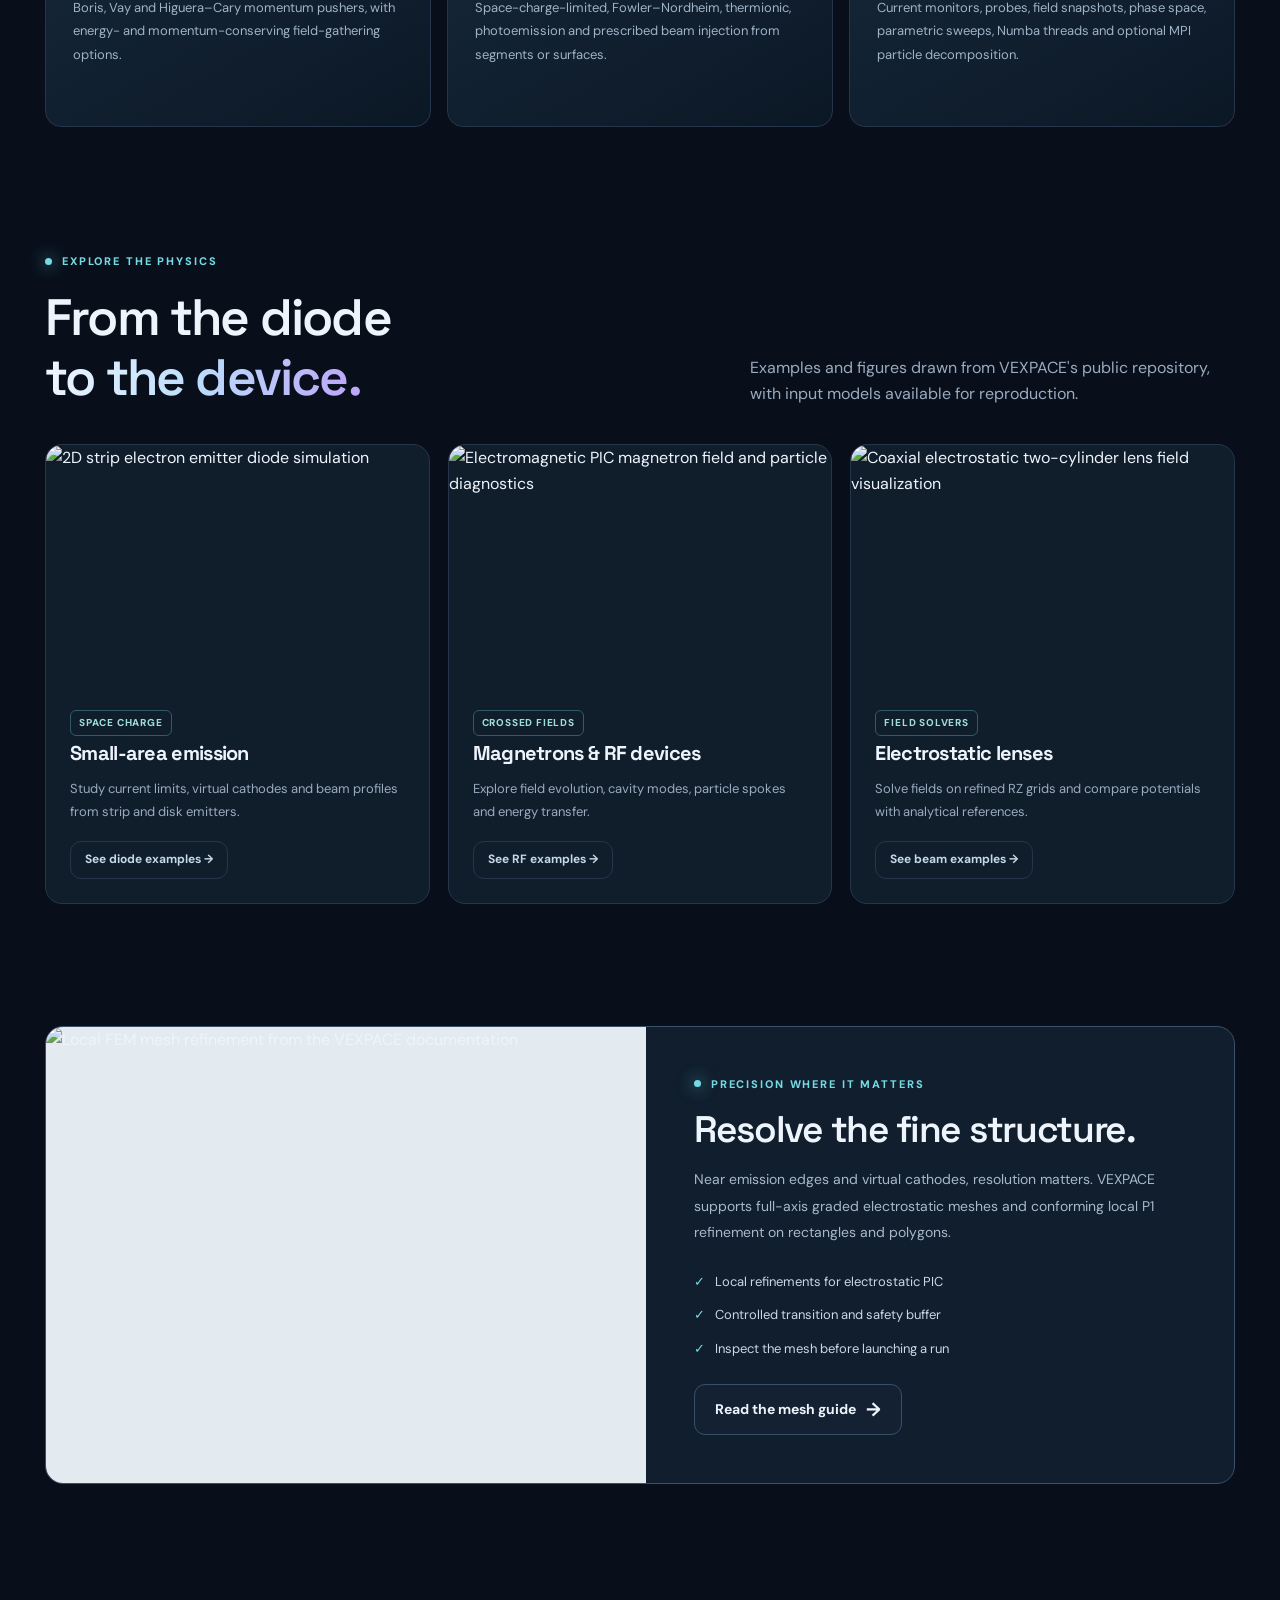
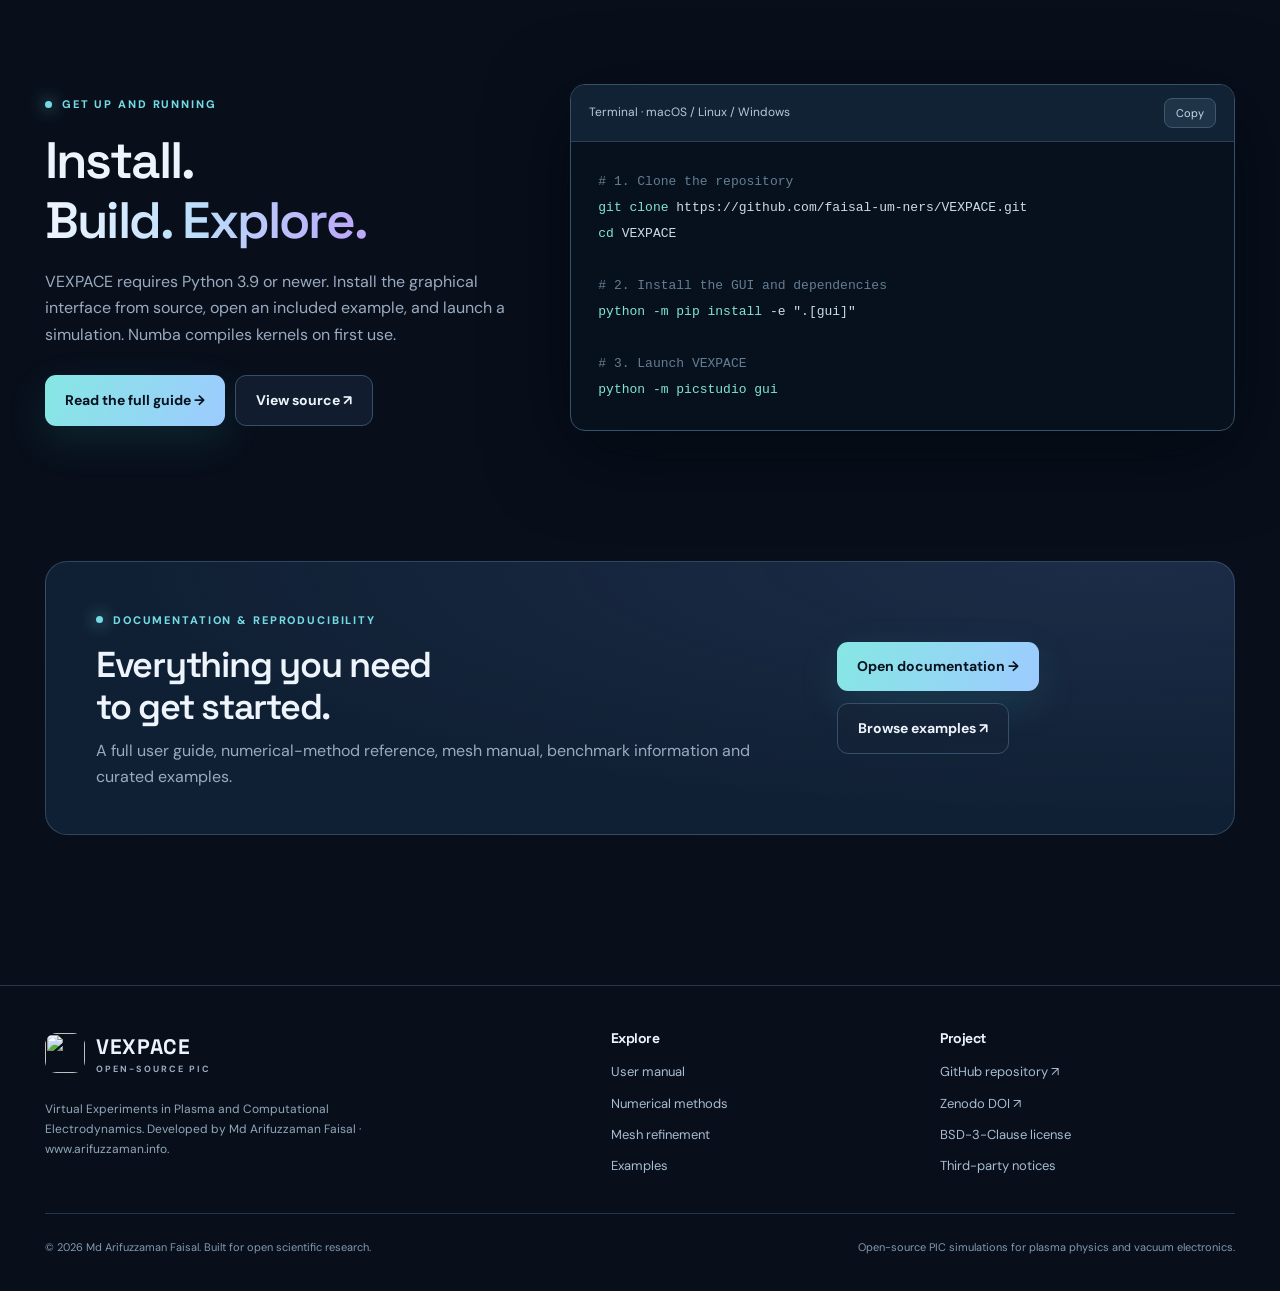
==== commit dcccda5b: "docs(site): link author website instead of university in homepage footer" ====
--- a/docs/index.html
+++ b/docs/index.html
@@ -76,6 +76,6 @@
 <span class="cmd">python -m picstudio gui</span></code></pre></div></div></section>
 <section class="section" style="padding-top:30px"><div class="container"><div class="cta-band"><div><span class="eyebrow">Documentation &amp; reproducibility</span><h2 style="margin-top:12px">Everything you need<br>to get started.</h2><p>A full user guide, numerical-method reference, mesh manual, benchmark information and curated examples.</p></div><div class="hero-cta"><a class="button primary" href="manual.html">Open documentation →</a><a class="button secondary" href="examples.html">Browse examples ↗</a></div></div></div></section>
 </main>
-<footer class="footer"><div class="container"><div class="footer-grid"><div><a class="brand" href="./"><img class="brand-mark" src="images/vexpace_icon.png" alt=""><span><span class="brand-word">VEXPACE</span><span class="brand-sub">OPEN-SOURCE PIC</span></span></a><p style="margin-top:19px;max-width:335px">Virtual Experiments in Plasma and Computational Electrodynamics. Developed by Md Arifuzzaman Faisal at the University of Michigan.</p></div><div><h4>Explore</h4><div class="footer-links"><a href="manual.html">User manual</a><a href="manual.html?doc=theory">Numerical methods</a><a href="manual.html?doc=mesh">Mesh refinement</a><a href="examples.html">Examples</a></div></div><div><h4>Project</h4><div class="footer-links"><a href="https://github.com/faisal-um-ners/VEXPACE">GitHub repository ↗</a><a href="https://doi.org/10.5281/zenodo.23512471">Zenodo DOI ↗</a><a href="https://github.com/faisal-um-ners/VEXPACE/blob/main/LICENSE">BSD-3-Clause license</a><a href="https://github.com/faisal-um-ners/VEXPACE/blob/main/THIRD_PARTY_NOTICES.md">Third-party notices</a></div></div></div><div class="footer-bottom"><span>© 2026 Md Arifuzzaman Faisal. Built for open scientific research.</span><span>Open-source PIC simulations for plasma physics and vacuum electronics.</span></div></div></footer>
+<footer class="footer"><div class="container"><div class="footer-grid"><div><a class="brand" href="./"><img class="brand-mark" src="images/vexpace_icon.png" alt=""><span><span class="brand-word">VEXPACE</span><span class="brand-sub">OPEN-SOURCE PIC</span></span></a><p style="margin-top:19px;max-width:335px">Virtual Experiments in Plasma and Computational Electrodynamics. Developed by Md Arifuzzaman Faisal · <a href="https://www.arifuzzaman.info/" target="_blank" rel="noopener noreferrer">www.arifuzzaman.info</a>.</p></div><div><h4>Explore</h4><div class="footer-links"><a href="manual.html">User manual</a><a href="manual.html?doc=theory">Numerical methods</a><a href="manual.html?doc=mesh">Mesh refinement</a><a href="examples.html">Examples</a></div></div><div><h4>Project</h4><div class="footer-links"><a href="https://github.com/faisal-um-ners/VEXPACE">GitHub repository ↗</a><a href="https://doi.org/10.5281/zenodo.23512471">Zenodo DOI ↗</a><a href="https://github.com/faisal-um-ners/VEXPACE/blob/main/LICENSE">BSD-3-Clause license</a><a href="https://github.com/faisal-um-ners/VEXPACE/blob/main/THIRD_PARTY_NOTICES.md">Third-party notices</a></div></div></div><div class="footer-bottom"><span>© 2026 Md Arifuzzaman Faisal. Built for open scientific research.</span><span>Open-source PIC simulations for plasma physics and vacuum electronics.</span></div></div></footer>
 <script src="site/main.js?v=hero4" defer></script>
 </body></html>
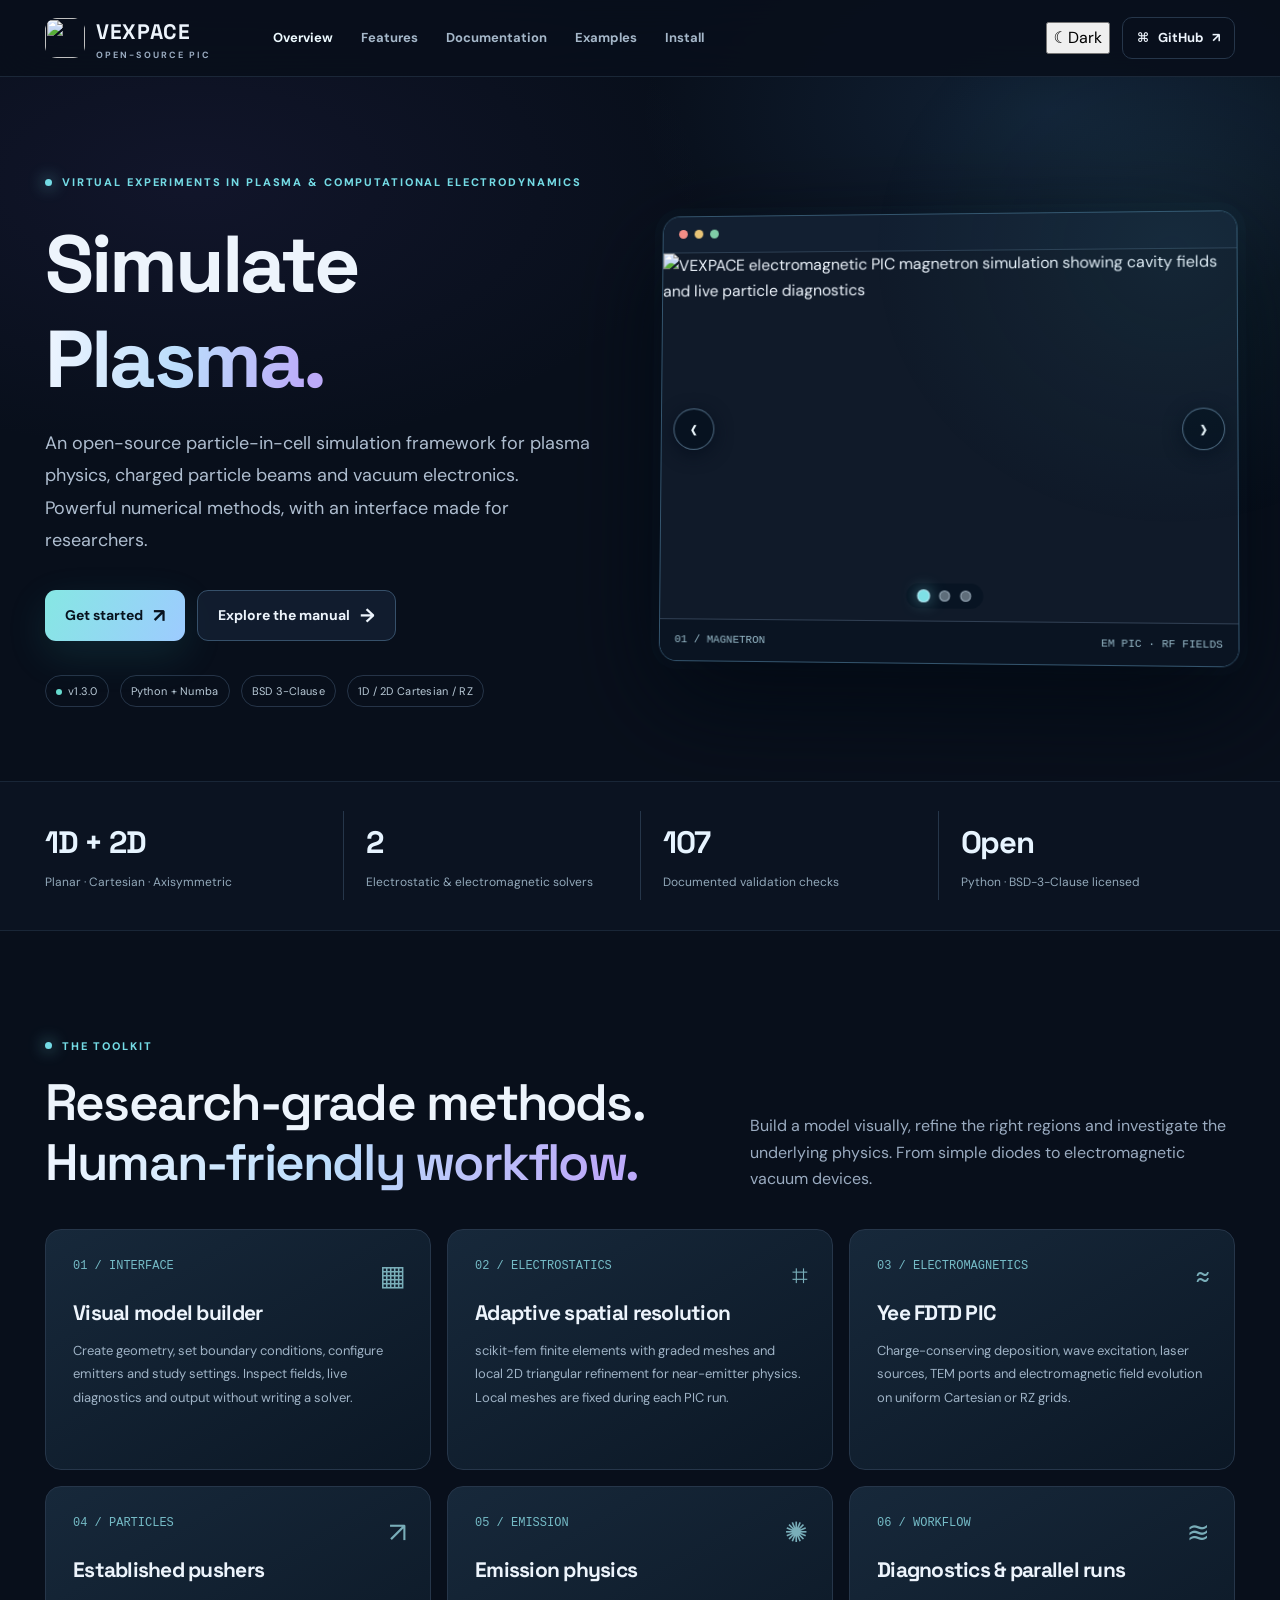
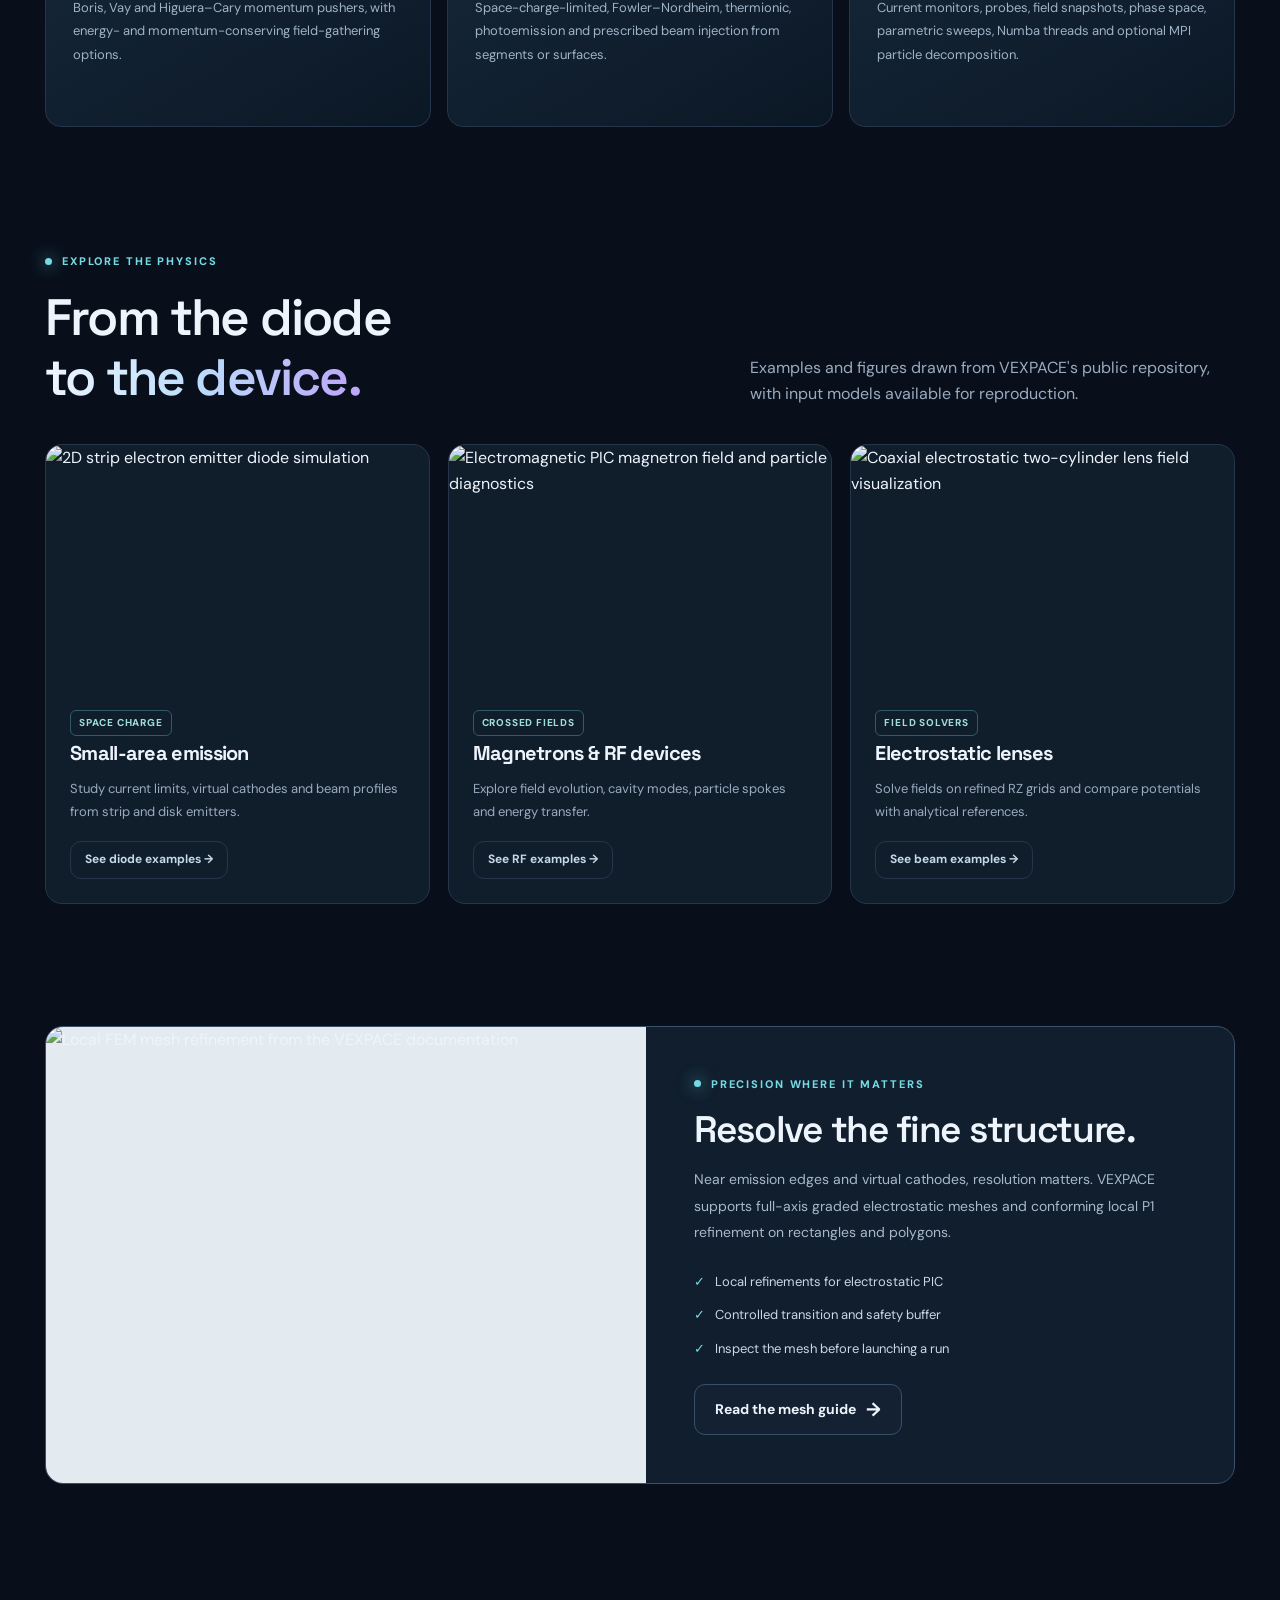
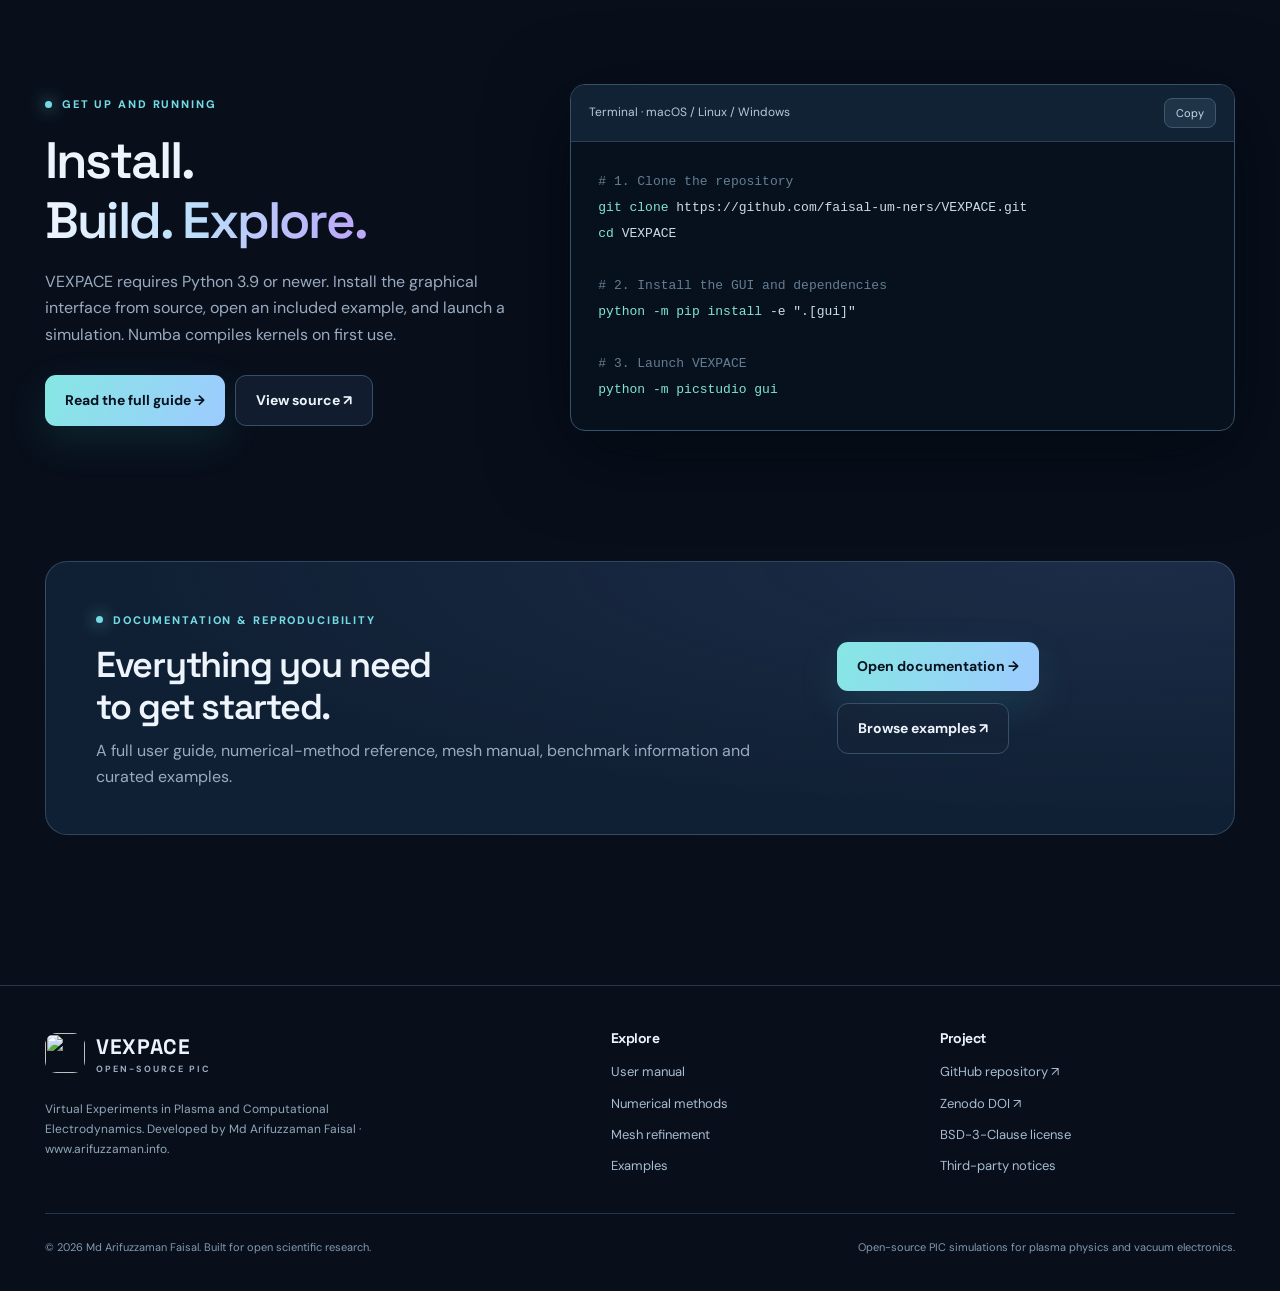
==== commit 5202f8c4: "style(site): add accessible light/dark theme toggle to navigation" ====
--- a/docs/index.html
+++ b/docs/index.html
@@ -1,15 +1,15 @@
 <!doctype html>
 <html lang="en"><head>
 <meta charset="utf-8"><meta name="viewport" content="width=device-width,initial-scale=1">
-<meta name="theme-color" content="#080f1b"><meta name="description" content="VEXPACE is an open-source 1D/2D particle-in-cell simulation framework for plasma physics and vacuum electronics, with a GUI, scikit-fem electrostatics and Yee electromagnetic PIC.">
+<meta name="theme-color" content="#f7f9fc"><script>try{if(localStorage.getItem("vexpace-theme")==="dark"){document.documentElement.dataset.theme="dark";document.documentElement.style.colorScheme="dark"}}catch(e){}</script><meta name="description" content="VEXPACE is an open-source 1D/2D particle-in-cell simulation framework for plasma physics and vacuum electronics, with a GUI, scikit-fem electrostatics and Yee electromagnetic PIC.">
 <meta property="og:title" content="VEXPACE — Particle-in-Cell Simulation, Reimagined"><meta property="og:description" content="Open-source GUI-based particle-in-cell simulation for plasma and vacuum electronics. Explore examples, documentation, and installation."><meta property="og:type" content="website"><meta property="og:image" content="https://faisal-um-ners.github.io/VEXPACE/images/gui_model_builder.png">
 <title>VEXPACE — Open-Source Particle-in-Cell Simulation</title>
-<link rel="icon" href="images/vexpace_icon.png"><link rel="stylesheet" href="site/site.css?v=hero3">
+<link rel="icon" href="images/vexpace_icon.png"><link rel="stylesheet" href="site/site.css?v=light2">
 </head><body>
 <header class="navbar"><div class="container nav-inner">
 <a class="brand" href="./" aria-label="VEXPACE Home"><img class="brand-mark" src="images/vexpace_icon.png" alt=""><span><span class="brand-word">VEXPACE</span><span class="brand-sub">OPEN-SOURCE PIC</span></span></a>
 <nav class="nav-links" id="main-nav" aria-label="Main navigation"><a href="./" aria-current="page">Overview</a><a href="#features">Features</a><a href="manual.html">Documentation</a><a href="examples.html">Examples</a><a href="#install">Install</a></nav>
-<div class="nav-actions"><a class="nav-github" href="https://github.com/faisal-um-ners/VEXPACE" target="_blank" rel="noopener">⌘ &nbsp; GitHub <span aria-hidden="true">↗</span></a><button class="mobile-toggle" aria-label="Toggle navigation" aria-expanded="false" aria-controls="main-nav">☰</button></div>
+<div class="nav-actions"><button class="theme-toggle" type="button" data-theme-toggle aria-label="Switch to dark theme" aria-pressed="false" title="Switch color theme"><span class="theme-toggle-icon" aria-hidden="true">☾</span><span class="theme-toggle-label">Dark</span></button><a class="nav-github" href="https://github.com/faisal-um-ners/VEXPACE" target="_blank" rel="noopener">⌘ &nbsp; GitHub <span aria-hidden="true">↗</span></a><button class="mobile-toggle" aria-label="Toggle navigation" aria-expanded="false" aria-controls="main-nav">☰</button></div>
 </div></header>
 <main>
 <section class="hero"><div class="container hero-grid">
@@ -77,5 +77,5 @@
 <section class="section" style="padding-top:30px"><div class="container"><div class="cta-band"><div><span class="eyebrow">Documentation &amp; reproducibility</span><h2 style="margin-top:12px">Everything you need<br>to get started.</h2><p>A full user guide, numerical-method reference, mesh manual, benchmark information and curated examples.</p></div><div class="hero-cta"><a class="button primary" href="manual.html">Open documentation →</a><a class="button secondary" href="examples.html">Browse examples ↗</a></div></div></div></section>
 </main>
 <footer class="footer"><div class="container"><div class="footer-grid"><div><a class="brand" href="./"><img class="brand-mark" src="images/vexpace_icon.png" alt=""><span><span class="brand-word">VEXPACE</span><span class="brand-sub">OPEN-SOURCE PIC</span></span></a><p style="margin-top:19px;max-width:335px">Virtual Experiments in Plasma and Computational Electrodynamics. Developed by Md Arifuzzaman Faisal · <a href="https://www.arifuzzaman.info/" target="_blank" rel="noopener noreferrer">www.arifuzzaman.info</a>.</p></div><div><h4>Explore</h4><div class="footer-links"><a href="manual.html">User manual</a><a href="manual.html?doc=theory">Numerical methods</a><a href="manual.html?doc=mesh">Mesh refinement</a><a href="examples.html">Examples</a></div></div><div><h4>Project</h4><div class="footer-links"><a href="https://github.com/faisal-um-ners/VEXPACE">GitHub repository ↗</a><a href="https://doi.org/10.5281/zenodo.23512471">Zenodo DOI ↗</a><a href="https://github.com/faisal-um-ners/VEXPACE/blob/main/LICENSE">BSD-3-Clause license</a><a href="https://github.com/faisal-um-ners/VEXPACE/blob/main/THIRD_PARTY_NOTICES.md">Third-party notices</a></div></div></div><div class="footer-bottom"><span>© 2026 Md Arifuzzaman Faisal. Built for open scientific research.</span><span>Open-source PIC simulations for plasma physics and vacuum electronics.</span></div></div></footer>
-<script src="site/main.js?v=hero4" defer></script>
+<script src="site/main.js?v=light2" defer></script>
 </body></html>
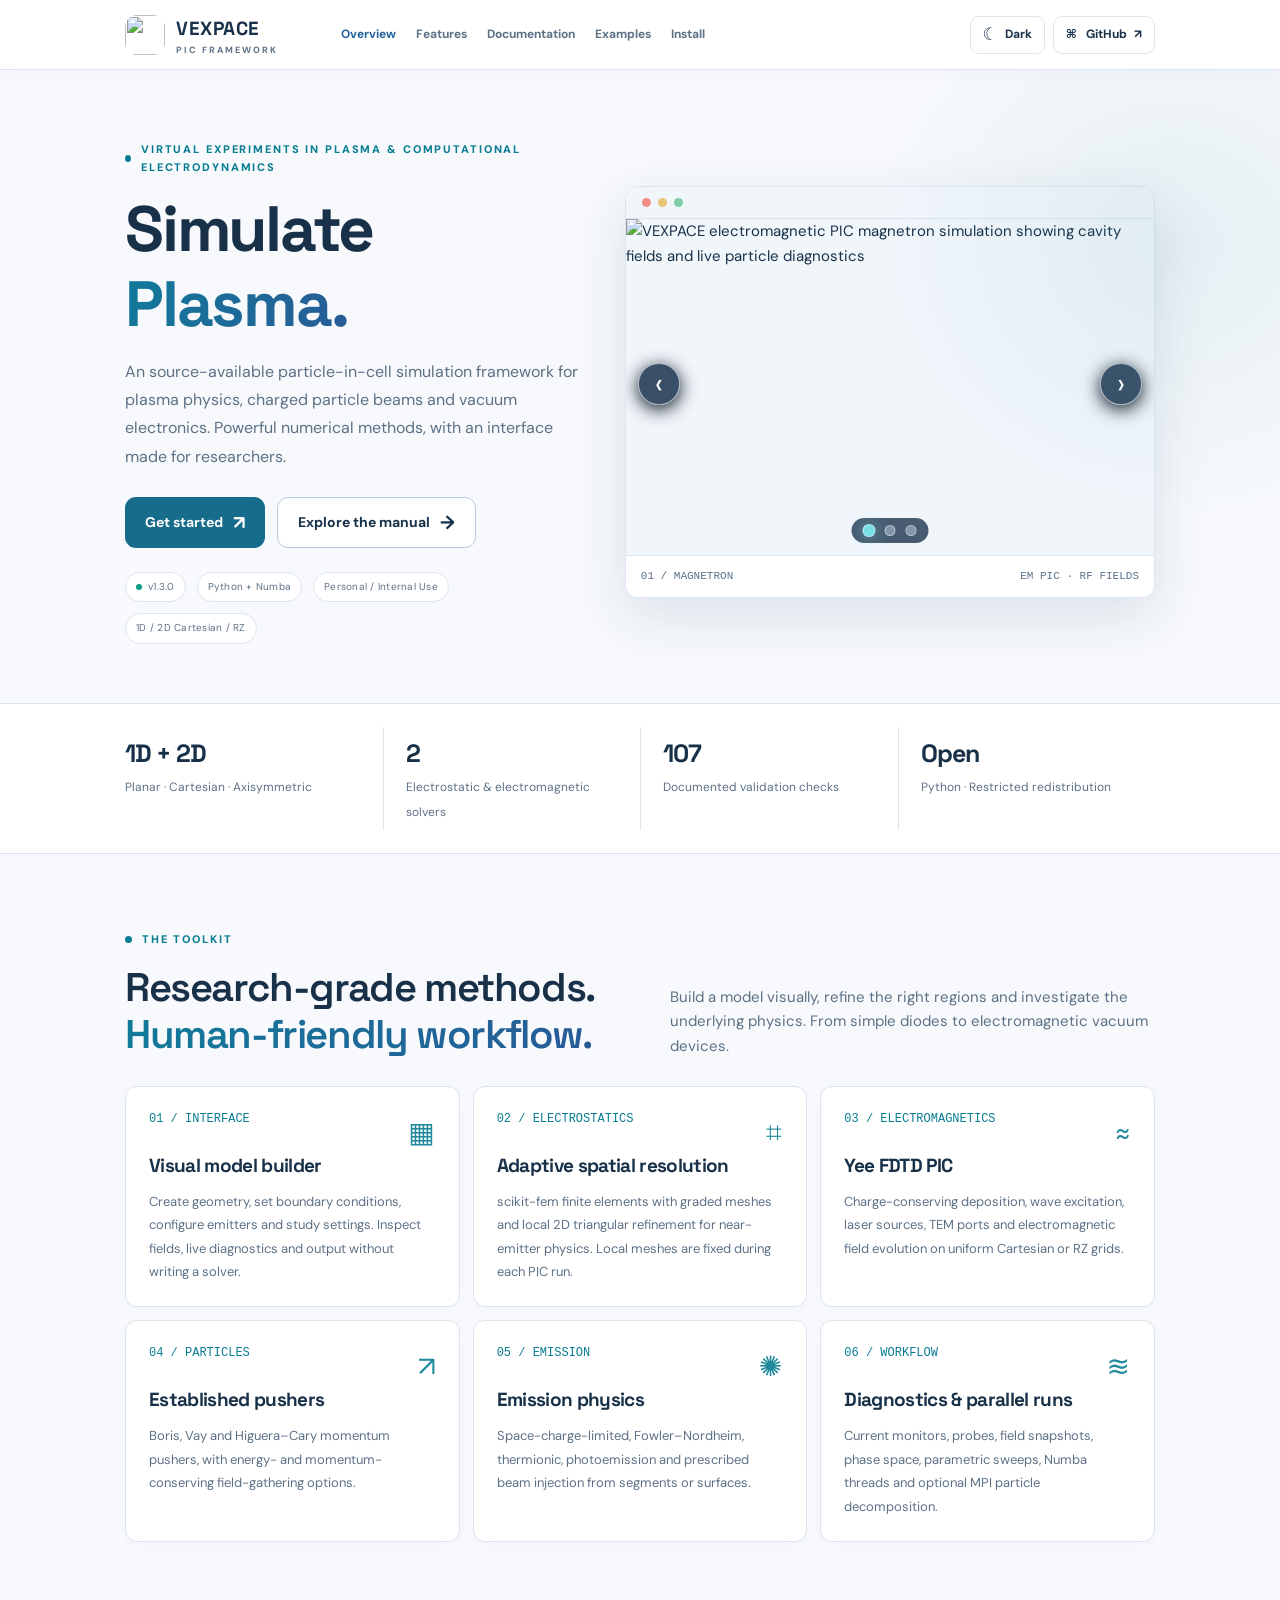
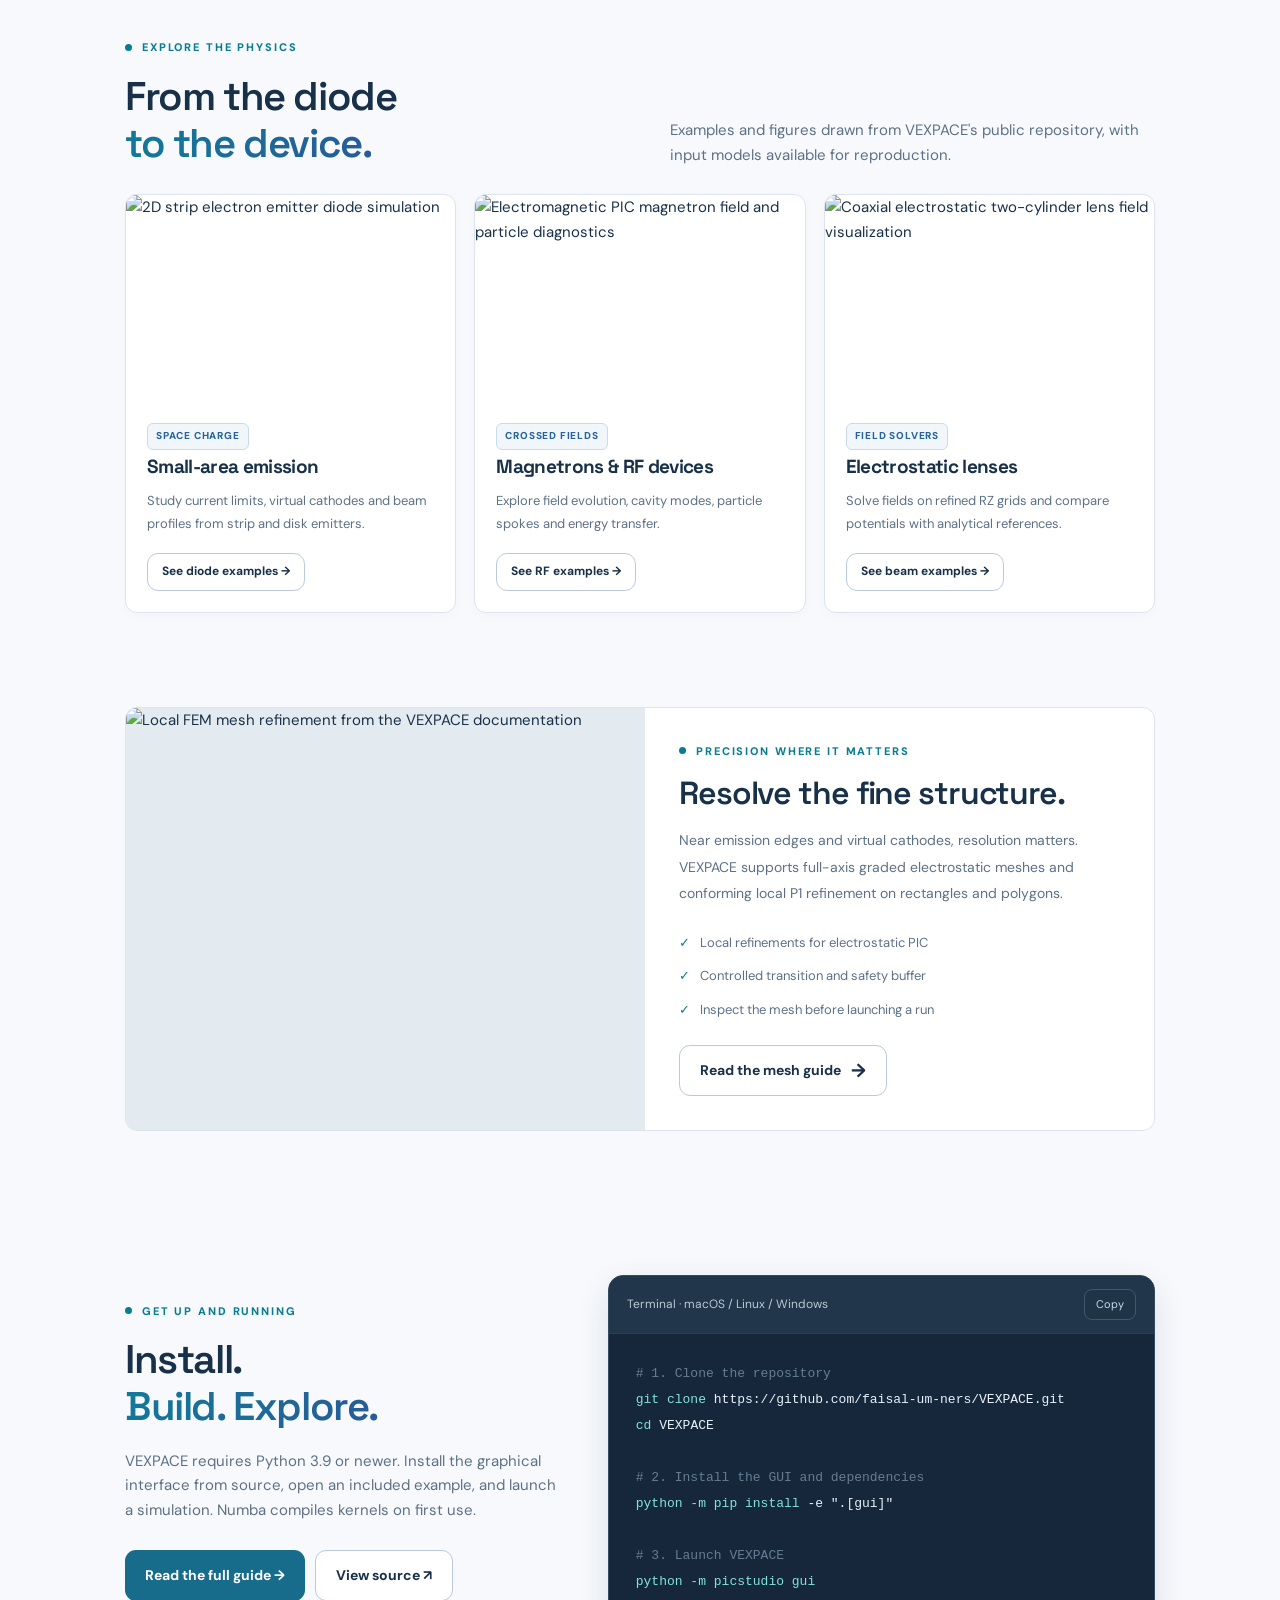
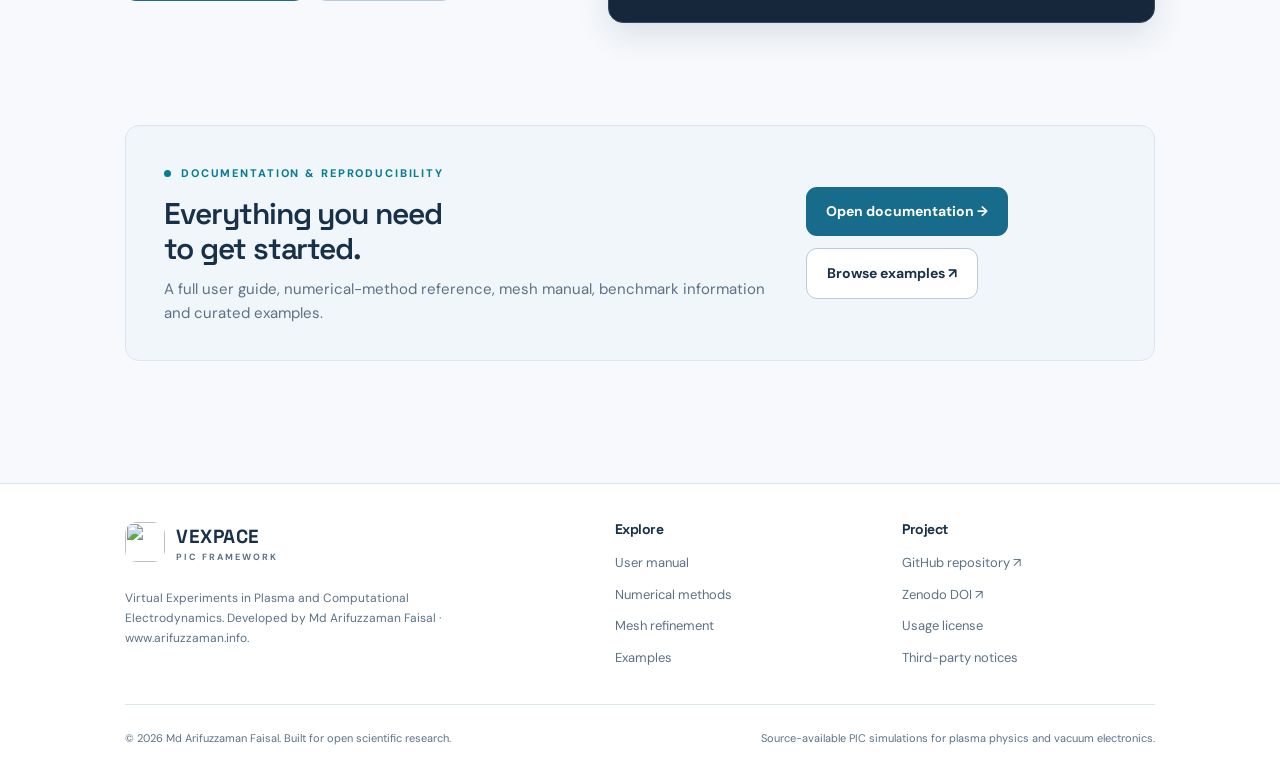
==== commit 146a4444: "docs(site): clarify source-available status and redistribution restriction" ====
--- a/docs/index.html
+++ b/docs/index.html
@@ -1,13 +1,13 @@
 <!doctype html>
 <html lang="en"><head>
 <meta charset="utf-8"><meta name="viewport" content="width=device-width,initial-scale=1">
-<meta name="theme-color" content="#f7f9fc"><script>try{if(localStorage.getItem("vexpace-theme")==="dark"){document.documentElement.dataset.theme="dark";document.documentElement.style.colorScheme="dark"}}catch(e){}</script><meta name="description" content="VEXPACE is an open-source 1D/2D particle-in-cell simulation framework for plasma physics and vacuum electronics, with a GUI, scikit-fem electrostatics and Yee electromagnetic PIC.">
-<meta property="og:title" content="VEXPACE — Particle-in-Cell Simulation, Reimagined"><meta property="og:description" content="Open-source GUI-based particle-in-cell simulation for plasma and vacuum electronics. Explore examples, documentation, and installation."><meta property="og:type" content="website"><meta property="og:image" content="https://faisal-um-ners.github.io/VEXPACE/images/gui_model_builder.png">
-<title>VEXPACE — Open-Source Particle-in-Cell Simulation</title>
+<meta name="theme-color" content="#f7f9fc"><script>try{if(localStorage.getItem("vexpace-theme")==="dark"){document.documentElement.dataset.theme="dark";document.documentElement.style.colorScheme="dark"}}catch(e){}</script><meta name="description" content="VEXPACE is an source-available 1D/2D particle-in-cell simulation framework for plasma physics and vacuum electronics, with a GUI, scikit-fem electrostatics and Yee electromagnetic PIC.">
+<meta property="og:title" content="VEXPACE — Particle-in-Cell Simulation, Reimagined"><meta property="og:description" content="Source-available GUI-based particle-in-cell simulation for plasma and vacuum electronics. Explore examples, documentation, and installation."><meta property="og:type" content="website"><meta property="og:image" content="https://faisal-um-ners.github.io/VEXPACE/images/gui_model_builder.png">
+<title>VEXPACE — Source-Available Particle-in-Cell Simulation</title>
 <link rel="icon" href="images/vexpace_icon.png"><link rel="stylesheet" href="site/site.css?v=light2">
 </head><body>
 <header class="navbar"><div class="container nav-inner">
-<a class="brand" href="./" aria-label="VEXPACE Home"><img class="brand-mark" src="images/vexpace_icon.png" alt=""><span><span class="brand-word">VEXPACE</span><span class="brand-sub">OPEN-SOURCE PIC</span></span></a>
+<a class="brand" href="./" aria-label="VEXPACE Home"><img class="brand-mark" src="images/vexpace_icon.png" alt=""><span><span class="brand-word">VEXPACE</span><span class="brand-sub">PIC FRAMEWORK</span></span></a>
 <nav class="nav-links" id="main-nav" aria-label="Main navigation"><a href="./" aria-current="page">Overview</a><a href="#features">Features</a><a href="manual.html">Documentation</a><a href="examples.html">Examples</a><a href="#install">Install</a></nav>
 <div class="nav-actions"><button class="theme-toggle" type="button" data-theme-toggle aria-label="Switch to dark theme" aria-pressed="false" title="Switch color theme"><span class="theme-toggle-icon" aria-hidden="true">☾</span><span class="theme-toggle-label">Dark</span></button><a class="nav-github" href="https://github.com/faisal-um-ners/VEXPACE" target="_blank" rel="noopener">⌘ &nbsp; GitHub <span aria-hidden="true">↗</span></a><button class="mobile-toggle" aria-label="Toggle navigation" aria-expanded="false" aria-controls="main-nav">☰</button></div>
 </div></header>
@@ -15,9 +15,9 @@
 <section class="hero"><div class="container hero-grid">
 <div class="hero-copy"><span class="eyebrow">Virtual Experiments in Plasma &amp; Computational Electrodynamics</span>
 <h1>Simulate<br><span class="gradient-text">Plasma.</span></h1>
-<p class="hero-lede">An open-source particle-in-cell simulation framework for plasma physics, charged particle beams and vacuum electronics. Powerful numerical methods, with an interface made for researchers.</p>
+<p class="hero-lede">An source-available particle-in-cell simulation framework for plasma physics, charged particle beams and vacuum electronics. Powerful numerical methods, with an interface made for researchers.</p>
 <div class="hero-cta"><a class="button primary" href="#install">Get started <span class="arrow">↗</span></a><a class="button secondary" href="manual.html">Explore the manual <span class="arrow">→</span></a></div>
-<div class="hero-meta"><span class="micro-pill"><i></i>v1.3.0</span><span class="micro-pill">Python + Numba</span><span class="micro-pill">BSD 3-Clause</span><span class="micro-pill">1D / 2D Cartesian / RZ</span></div>
+<div class="hero-meta"><span class="micro-pill"><i></i>v1.3.0</span><span class="micro-pill">Python + Numba</span><span class="micro-pill">Personal / Internal Use</span><span class="micro-pill">1D / 2D Cartesian / RZ</span></div>
 </div>
 <div class="hero-visual">
   <div class="app-frame hero-slider" id="hero-slider" aria-roledescription="carousel" aria-label="VEXPACE simulation gallery">
@@ -46,7 +46,7 @@
   </div>
 </div>
 </div></section>
-<div class="stats-strip"><div class="container stats-grid"><div class="stat"><strong>1D + 2D</strong><span>Planar · Cartesian · Axisymmetric</span></div><div class="stat"><strong>2</strong><span>Electrostatic &amp; electromagnetic solvers</span></div><div class="stat"><strong>107</strong><span>Documented validation checks</span></div><div class="stat"><strong>Open</strong><span>Python · BSD-3-Clause licensed</span></div></div></div>
+<div class="stats-strip"><div class="container stats-grid"><div class="stat"><strong>1D + 2D</strong><span>Planar · Cartesian · Axisymmetric</span></div><div class="stat"><strong>2</strong><span>Electrostatic &amp; electromagnetic solvers</span></div><div class="stat"><strong>107</strong><span>Documented validation checks</span></div><div class="stat"><strong>Open</strong><span>Python · Restricted redistribution</span></div></div></div>
 <section class="section" id="features"><div class="container"><div class="section-header"><div><span class="eyebrow">The toolkit</span><h2 style="margin-top:15px">Research-grade methods.<br><span class="gradient-text">Human-friendly workflow.</span></h2></div><p>Build a model visually, refine the right regions and investigate the underlying physics. From simple diodes to electromagnetic vacuum devices.</p></div>
 <div class="feature-grid">
 <article class="feature-card"><span class="card-symbol">▦</span><div class="card-index">01 / INTERFACE</div><h3>Visual model builder</h3><p>Create geometry, set boundary conditions, configure emitters and study settings. Inspect fields, live diagnostics and output without writing a solver.</p></article>
@@ -76,6 +76,6 @@
 <span class="cmd">python -m picstudio gui</span></code></pre></div></div></section>
 <section class="section" style="padding-top:30px"><div class="container"><div class="cta-band"><div><span class="eyebrow">Documentation &amp; reproducibility</span><h2 style="margin-top:12px">Everything you need<br>to get started.</h2><p>A full user guide, numerical-method reference, mesh manual, benchmark information and curated examples.</p></div><div class="hero-cta"><a class="button primary" href="manual.html">Open documentation →</a><a class="button secondary" href="examples.html">Browse examples ↗</a></div></div></div></section>
 </main>
-<footer class="footer"><div class="container"><div class="footer-grid"><div><a class="brand" href="./"><img class="brand-mark" src="images/vexpace_icon.png" alt=""><span><span class="brand-word">VEXPACE</span><span class="brand-sub">OPEN-SOURCE PIC</span></span></a><p style="margin-top:19px;max-width:335px">Virtual Experiments in Plasma and Computational Electrodynamics. Developed by Md Arifuzzaman Faisal · <a href="https://www.arifuzzaman.info/" target="_blank" rel="noopener noreferrer">www.arifuzzaman.info</a>.</p></div><div><h4>Explore</h4><div class="footer-links"><a href="manual.html">User manual</a><a href="manual.html?doc=theory">Numerical methods</a><a href="manual.html?doc=mesh">Mesh refinement</a><a href="examples.html">Examples</a></div></div><div><h4>Project</h4><div class="footer-links"><a href="https://github.com/faisal-um-ners/VEXPACE">GitHub repository ↗</a><a href="https://doi.org/10.5281/zenodo.23512471">Zenodo DOI ↗</a><a href="https://github.com/faisal-um-ners/VEXPACE/blob/main/LICENSE">BSD-3-Clause license</a><a href="https://github.com/faisal-um-ners/VEXPACE/blob/main/THIRD_PARTY_NOTICES.md">Third-party notices</a></div></div></div><div class="footer-bottom"><span>© 2026 Md Arifuzzaman Faisal. Built for open scientific research.</span><span>Open-source PIC simulations for plasma physics and vacuum electronics.</span></div></div></footer>
+<footer class="footer"><div class="container"><div class="footer-grid"><div><a class="brand" href="./"><img class="brand-mark" src="images/vexpace_icon.png" alt=""><span><span class="brand-word">VEXPACE</span><span class="brand-sub">PIC FRAMEWORK</span></span></a><p style="margin-top:19px;max-width:335px">Virtual Experiments in Plasma and Computational Electrodynamics. Developed by Md Arifuzzaman Faisal · <a href="https://www.arifuzzaman.info/" target="_blank" rel="noopener noreferrer">www.arifuzzaman.info</a>.</p></div><div><h4>Explore</h4><div class="footer-links"><a href="manual.html">User manual</a><a href="manual.html?doc=theory">Numerical methods</a><a href="manual.html?doc=mesh">Mesh refinement</a><a href="examples.html">Examples</a></div></div><div><h4>Project</h4><div class="footer-links"><a href="https://github.com/faisal-um-ners/VEXPACE">GitHub repository ↗</a><a href="https://doi.org/10.5281/zenodo.23512471">Zenodo DOI ↗</a><a href="https://github.com/faisal-um-ners/VEXPACE/blob/main/LICENSE">Usage license</a><a href="https://github.com/faisal-um-ners/VEXPACE/blob/main/THIRD_PARTY_NOTICES.md">Third-party notices</a></div></div></div><div class="footer-bottom"><span>© 2026 Md Arifuzzaman Faisal. Built for open scientific research.</span><span>Source-available PIC simulations for plasma physics and vacuum electronics.</span></div></div></footer>
 <script src="site/main.js?v=light2" defer></script>
 </body></html>
--- a/docs/site/site.css
+++ b/docs/site/site.css
@@ -34,3 +34,93 @@
 .hero-slider-dot:focus-visible{outline:2px solid #eefcff;outline-offset:3px}
 @media(max-width:760px){.hero-slider-arrow{width:34px;height:34px;font-size:25px}.hero-slider-prev{left:7px}.hero-slider-next{right:7px}.hero-slider-dots{bottom:51px}.hero-slider .hero-slide figcaption{font-size:9px;padding:7px 10px}}
 @media(prefers-reduced-motion:reduce){.hero-slider .hero-slide{transition:none}}
+
+
+/* VEXPACE 2026 professional, compact, light-first visual system */
+:root{
+ --bg:#f7f9fc;--bg2:#eff4f9;--panel:#ffffff;--panel2:#f1f6fb;
+ --stroke:#dce5ef;--text:#183149;--muted:#5d7186;--cyan:#087d92;
+ --blue:#2563a0;--violet:#62549b;--gold:#a9792d;--max:1030px;
+ color-scheme:light;
+}
+html[data-theme="dark"]{
+ --bg:#0f1825;--bg2:#152132;--panel:#192838;--panel2:#203246;
+ --stroke:#35495d;--text:#eaf2f9;--muted:#a5b7c8;--cyan:#81d5e1;
+ --blue:#9bbfea;--violet:#b6a8eb;--gold:#e6bd83;
+ color-scheme:dark;
+}
+body{background:var(--bg);color:var(--text);font-size:15px}
+body:before{display:none}
+.container{width:min(var(--max),calc(100% - 52px))}
+h1,h2,h3,h4{color:var(--text)}
+h1{font-size:clamp(42px,5vw,67px)}h2{font-size:clamp(29px,3.3vw,40px)}h3{font-size:21px}
+.gradient-text{background:linear-gradient(110deg,#117a99,#285b97);background-clip:text;color:transparent}
+html[data-theme="dark"] .gradient-text{background:linear-gradient(110deg,#a8e7ef,#b1c6fa);background-clip:text;color:transparent}
+.navbar{background:color-mix(in srgb,var(--panel) 94%,transparent);border-bottom:1px solid var(--stroke);box-shadow:0 2px 16px rgba(21,45,74,.035)}
+.nav-inner{height:69px;gap:20px}
+.brand-word{color:var(--text);font-size:19px}.brand-sub{color:var(--muted)}
+.nav-links{gap:20px}.nav-links a{color:var(--muted);font-size:12px}.nav-links a:hover,.nav-links a[aria-current=page]{color:var(--blue)}
+.nav-actions{gap:8px}
+.nav-github,.theme-toggle{color:var(--text);background:var(--panel);border:1px solid var(--stroke);border-radius:9px;min-height:38px;display:inline-flex;align-items:center;justify-content:center;gap:7px;padding:7px 12px;font-size:12px;font-weight:700}
+.nav-github:hover,.theme-toggle:hover{background:var(--panel2);border-color:var(--blue)}
+.theme-toggle{white-space:nowrap}.theme-toggle-icon{font-size:17px;line-height:1}.theme-toggle:focus-visible{outline:3px solid var(--cyan);outline-offset:2px}
+.eyebrow{color:var(--cyan)}.eyebrow:before{background:var(--cyan);box-shadow:none}
+.hero{padding:70px 0 59px}.hero-grid{grid-template-columns:.93fr 1.07fr;gap:39px}.hero h1{margin:16px 0}
+.hero-lede{color:var(--muted);font-size:16px;line-height:1.76}
+.hero-cta{margin-top:26px}.hero-meta{margin-top:24px}
+.micro-pill{color:var(--muted);border-color:var(--stroke);background:var(--panel);font-size:10px}
+.micro-pill i{background:#0d9f83}
+.button.primary{color:#fff;background:#176b8b;box-shadow:none}
+.button.primary:hover{background:#0d5675}
+.button.secondary,.button.ghost{background:var(--panel);border:1px solid #bbcadb;color:var(--text)}
+.button.secondary:hover,.button.ghost:hover{border-color:var(--blue);background:var(--panel2)}
+.app-frame{background:var(--panel);border:1px solid var(--stroke);box-shadow:0 18px 55px rgba(33,68,105,.13);transform:none;border-radius:13px}
+.app-frame:before{background:var(--panel2);border-color:var(--stroke);height:31px}
+.window-controls{top:11px}
+.app-caption{color:var(--muted);background:var(--panel);border-color:var(--stroke)}
+.orbit-dot{display:none}
+.stats-strip{background:var(--panel);border-top:1px solid var(--stroke);border-bottom:1px solid var(--stroke);padding:23px 0}
+.stat{border-color:var(--stroke)}.stat strong{font-size:25px;color:var(--text)}.stat span{color:var(--muted)}
+.section{padding:72px 0}.section-header{margin-bottom:27px}.section-header p,.section-intro{color:var(--muted)}
+.feature-grid{gap:13px}.feature-card,.use-card,.example{background:var(--panel);border:1px solid var(--stroke);border-radius:12px;box-shadow:0 3px 12px rgba(32,57,82,.025)}
+.feature-card{padding:23px;min-height:215px}.feature-card:hover,.use-card:hover{border-color:#92b7ce;box-shadow:0 8px 22px rgba(21,57,93,.07)}
+.feature-card h3{font-size:19px}.feature-card p,.use-card p,.example p{color:var(--muted)}
+.card-index,.card-symbol{color:var(--cyan)}.use-card-body{padding:21px}.use-card h3{font-size:19px}
+.tag{color:var(--blue);border-color:#c7dbea;background:var(--panel2)}
+.mesh-panel{background:var(--panel);border:1px solid var(--stroke);border-radius:12px}
+.mesh-copy{padding:34px}.mesh-copy h2{font-size:32px}.mesh-copy p,.key-points li{color:var(--muted)}
+.code-area{grid-template-columns:.8fr 1fr;gap:45px}.install-copy p{color:var(--muted)}
+.terminal{background:#16273b;border-color:#344b62;box-shadow:0 12px 33px rgba(25,53,79,.12)}
+.terminal-bar{background:#22364b}.terminal pre{color:#e8f1fc}
+.cta-band{background:var(--panel2);border:1px solid var(--stroke);box-shadow:none;border-radius:14px;padding:34px 38px}
+.cta-band h2{font-size:30px}.cta-band p{color:var(--muted)}
+.footer{background:var(--panel);border-color:var(--stroke);padding:37px 0 26px}
+.footer p,.footer small,.footer-bottom,.footer-links a{color:var(--muted)}.footer h4{color:var(--text)}.footer-bottom{border-color:var(--stroke)}
+.page-hero{padding:55px 0 42px;border-color:var(--stroke)}.page-hero h1{font-size:clamp(38px,4.6vw,57px)}.page-hero p{color:var(--muted)}
+.docs-sidebar{background:var(--panel);border-color:var(--stroke)}.docs-sidebar a,.docs-sidebar button{color:var(--muted)}
+.docs-sidebar h4{color:var(--blue)}.docs-sidebar a:hover,.docs-sidebar a.active,.docs-sidebar button:hover,.docs-sidebar button.active{background:var(--panel2);color:var(--text)}
+.docs-search,.search-input{background:var(--panel);border-color:var(--stroke);color:var(--text)}
+.doc-bar{border-color:var(--stroke);color:var(--muted)}.doc-bar a{color:var(--blue)}
+.markdown{color:var(--text)}.markdown h1,.markdown h2,.markdown h3,.markdown h4{color:var(--text)}
+.markdown h2{border-color:var(--stroke)}.markdown a{color:var(--blue);text-decoration-color:#8db4d2}
+.markdown strong{color:var(--text)}.markdown code{background:var(--panel2);color:var(--blue)}
+.markdown pre{background:#17283a;color:#e7effa;border-color:#3a506a}
+.markdown pre code{color:inherit;background:transparent}
+.markdown th{background:var(--panel2);color:var(--text)}.markdown th,.markdown td{border-color:var(--stroke)}
+.markdown blockquote{background:var(--panel2);color:var(--text)}
+.filter{background:var(--panel);color:var(--muted);border-color:var(--stroke)}
+.filter.active,.filter:hover{background:var(--panel2);color:var(--blue);border-color:#7aa6cb}
+.example-meta{color:var(--blue)}
+.example a{color:var(--blue)}
+.hero-slider .hero-slides{background:var(--panel2)}
+.hero-slider .hero-slide img{background:var(--panel2)}
+.hero-slider-arrow{background:rgba(24,50,77,.85);border-color:rgba(255,255,255,.55);color:white}
+.hero-slider-arrow:hover{background:#176b8b}
+.hero-slider-dots{background:rgba(25,48,73,.78)}
+.hero-slider-dot.active,.hero-slider-dot[aria-current=true]{background:#78e1e5}
+html[data-theme="dark"] .navbar{box-shadow:none}
+html[data-theme="dark"] .feature-card,html[data-theme="dark"] .use-card,html[data-theme="dark"] .example{box-shadow:none}
+html[data-theme="dark"] .tag{color:var(--cyan);border-color:var(--stroke)}
+html[data-theme="dark"] .button.secondary,html[data-theme="dark"] .button.ghost{border-color:var(--stroke)}
+html[data-theme="dark"] .micro-pill{border-color:var(--stroke)}
+@media(max-width:760px){.container{width:min(var(--max),calc(100% - 32px))}.nav-inner{height:66px}.nav-links{top:66px;background:var(--panel);border-color:var(--stroke)}.nav-github{display:none}.theme-toggle{min-height:35px;padding:6px 10px}.hero{padding:49px 0}.hero-grid{grid-template-columns:1fr;gap:29px}.stats-grid{gap:10px}.section{padding:52px 0}.feature-card{min-height:0}.mesh-copy{padding:27px}.cta-band{padding:27px}.footer-grid{gap:25px}.content-shell{padding-top:29px}}
